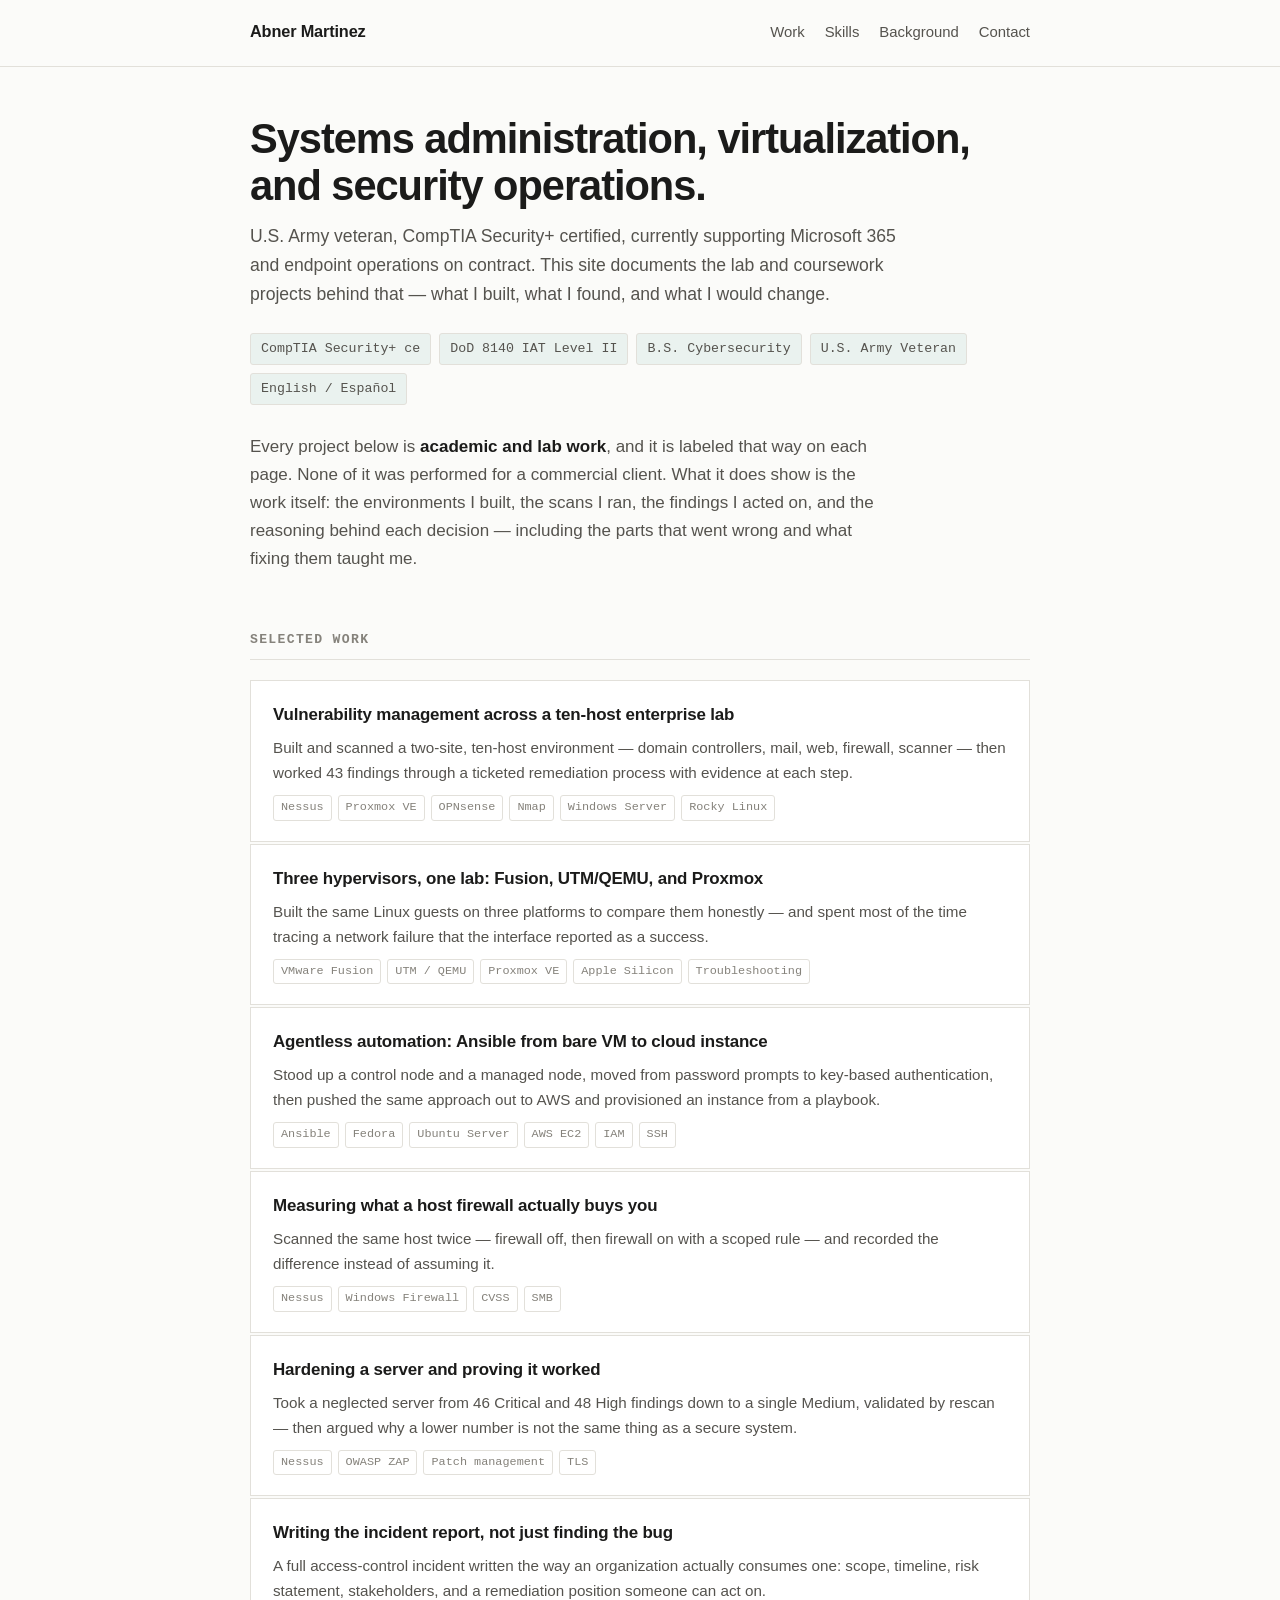
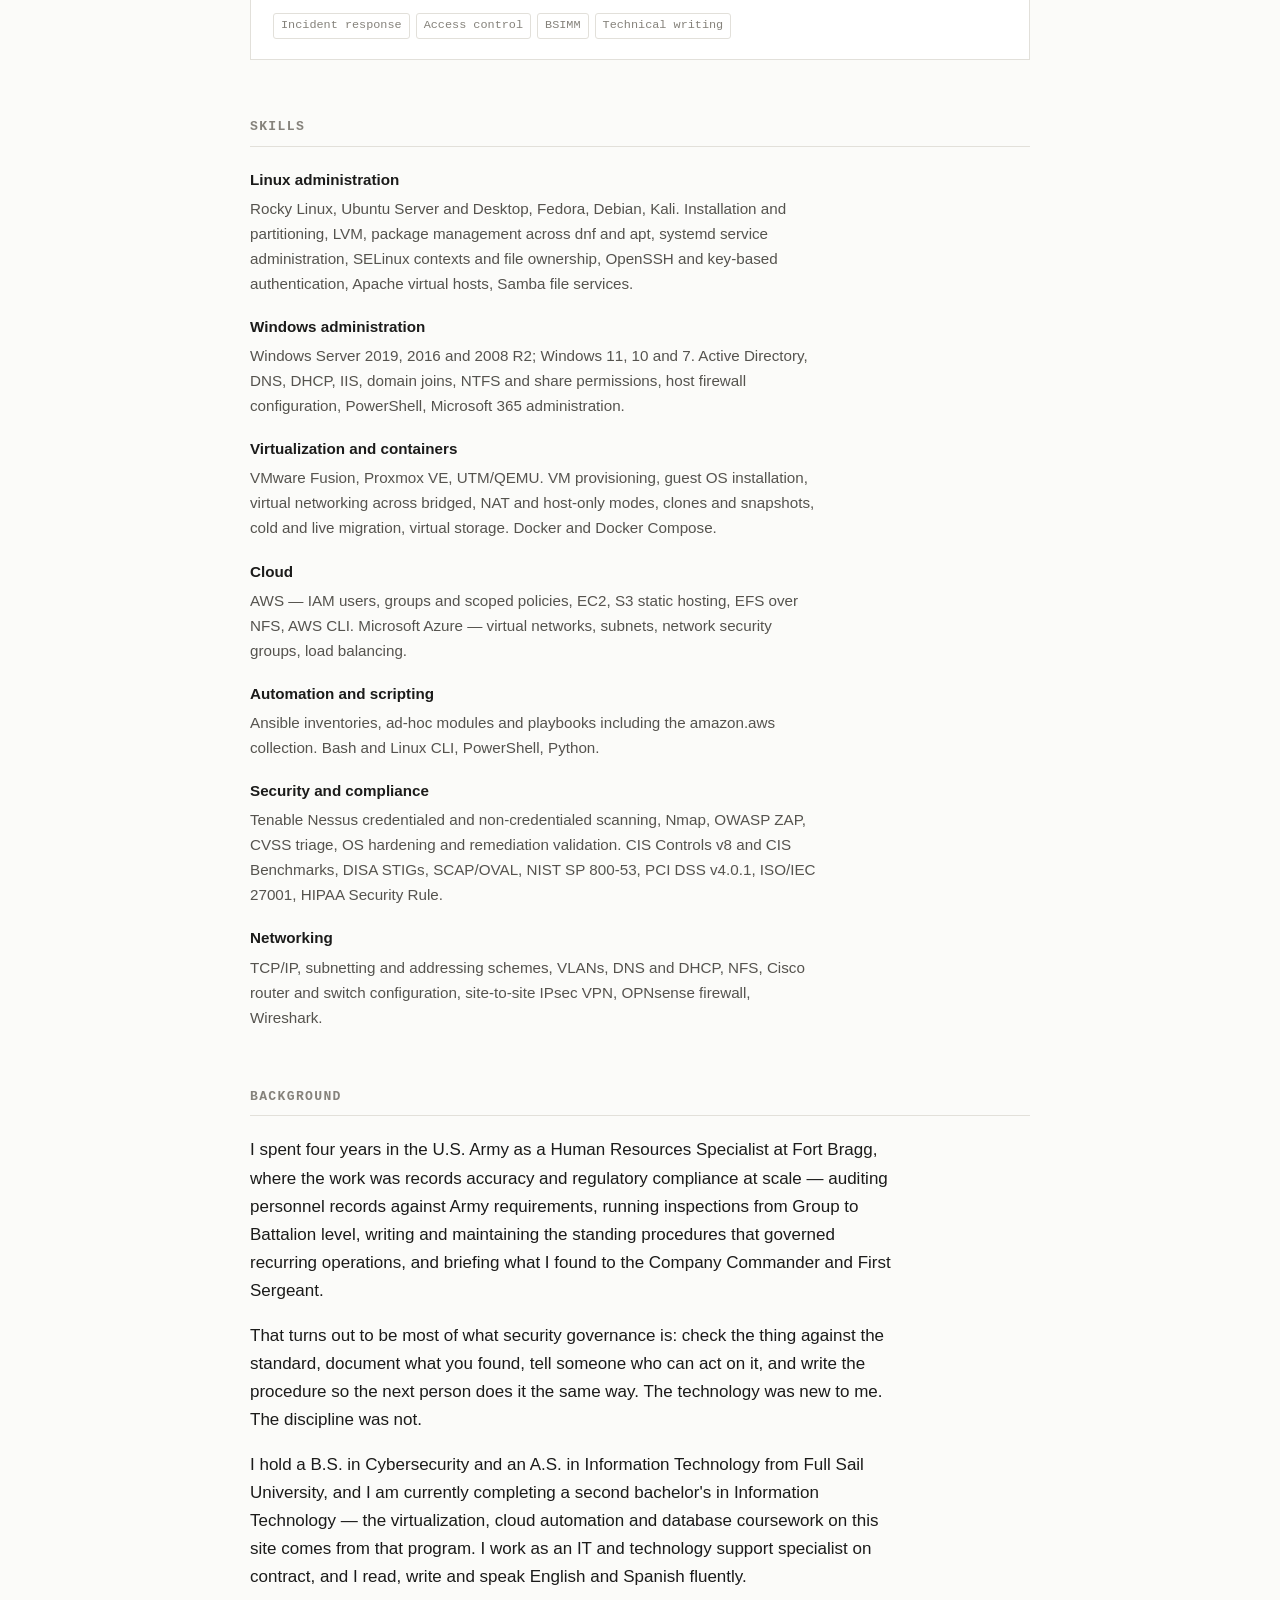
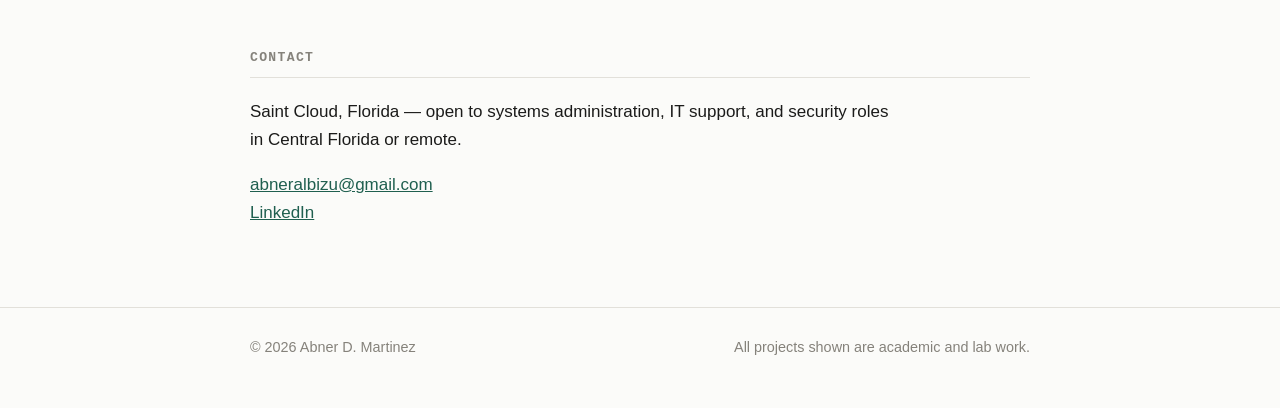
==== index.html @ c4e3018a "Portfolio site: six project writeups, home page, styles" ====
<!DOCTYPE html>
<html lang="en">
<head>
<meta charset="utf-8">
<meta name="viewport" content="width=device-width, initial-scale=1">
<title>Abner Martinez — Systems and Security Portfolio</title>
<meta name="description" content="Systems administration and security work by Abner Martinez: virtualization, Linux and Windows server administration, vulnerability management, and governance documentation.">
<link rel="stylesheet" href="style.css">
</head>
<body>

<header class="site-head">
  <div class="wrap">
    <a class="brand" href="index.html">Abner Martinez</a>
    <nav class="site-nav">
      <a href="#work">Work</a>
      <a href="#skills">Skills</a>
      <a href="#background">Background</a>
      <a href="#contact">Contact</a>
    </nav>
  </div>
</header>

<main class="wrap">

  <div class="hero">
    <h1>Systems administration, virtualization, and security operations.</h1>
    <p class="tagline">U.S. Army veteran, CompTIA Security+ certified, currently supporting Microsoft&nbsp;365 and endpoint operations on contract. This site documents the lab and coursework projects behind that — what I built, what I found, and what I would change.</p>
    <ul class="credentials">
      <li>CompTIA Security+ ce</li>
      <li>DoD 8140 IAT Level II</li>
      <li>B.S. Cybersecurity</li>
      <li>U.S. Army Veteran</li>
      <li>English / Español</li>
    </ul>
    <div class="intro">
      <p>Every project below is <strong>academic and lab work</strong>, and it is labeled that way on each page. None of it was performed for a commercial client. What it does show is the work itself: the environments I built, the scans I ran, the findings I acted on, and the reasoning behind each decision — including the parts that went wrong and what fixing them taught me.</p>
    </div>
  </div>

  <section id="work">
    <h2>Selected work</h2>
    <div class="cards">

      <a class="card" href="projects/vulnerability-management-program.html">
        <h3>Vulnerability management across a ten-host enterprise lab</h3>
        <p>Built and scanned a two-site, ten-host environment — domain controllers, mail, web, firewall, scanner — then worked 43 findings through a ticketed remediation process with evidence at each step.</p>
        <div class="tags"><span>Nessus</span><span>Proxmox VE</span><span>OPNsense</span><span>Nmap</span><span>Windows Server</span><span>Rocky Linux</span></div>
      </a>

      <a class="card" href="projects/hypervisor-lab.html">
        <h3>Three hypervisors, one lab: Fusion, UTM/QEMU, and Proxmox</h3>
        <p>Built the same Linux guests on three platforms to compare them honestly — and spent most of the time tracing a network failure that the interface reported as a success.</p>
        <div class="tags"><span>VMware Fusion</span><span>UTM / QEMU</span><span>Proxmox VE</span><span>Apple Silicon</span><span>Troubleshooting</span></div>
      </a>

      <a class="card" href="projects/ansible-aws-automation.html">
        <h3>Agentless automation: Ansible from bare VM to cloud instance</h3>
        <p>Stood up a control node and a managed node, moved from password prompts to key-based authentication, then pushed the same approach out to AWS and provisioned an instance from a playbook.</p>
        <div class="tags"><span>Ansible</span><span>Fedora</span><span>Ubuntu Server</span><span>AWS EC2</span><span>IAM</span><span>SSH</span></div>
      </a>

      <a class="card" href="projects/firewall-scan-validation.html">
        <h3>Measuring what a host firewall actually buys you</h3>
        <p>Scanned the same host twice — firewall off, then firewall on with a scoped rule — and recorded the difference instead of assuming it.</p>
        <div class="tags"><span>Nessus</span><span>Windows Firewall</span><span>CVSS</span><span>SMB</span></div>
      </a>

      <a class="card" href="projects/system-hardening.html">
        <h3>Hardening a server and proving it worked</h3>
        <p>Took a neglected server from 46 Critical and 48 High findings down to a single Medium, validated by rescan — then argued why a lower number is not the same thing as a secure system.</p>
        <div class="tags"><span>Nessus</span><span>OWASP ZAP</span><span>Patch management</span><span>TLS</span></div>
      </a>

      <a class="card" href="projects/incident-report.html">
        <h3>Writing the incident report, not just finding the bug</h3>
        <p>A full access-control incident written the way an organization actually consumes one: scope, timeline, risk statement, stakeholders, and a remediation position someone can act on.</p>
        <div class="tags"><span>Incident response</span><span>Access control</span><span>BSIMM</span><span>Technical writing</span></div>
      </a>

    </div>
  </section>

  <section id="skills">
    <h2>Skills</h2>
    <dl class="skills">
      <dt>Linux administration</dt>
      <dd>Rocky Linux, Ubuntu Server and Desktop, Fedora, Debian, Kali. Installation and partitioning, LVM, package management across dnf and apt, systemd service administration, SELinux contexts and file ownership, OpenSSH and key-based authentication, Apache virtual hosts, Samba file services.</dd>

      <dt>Windows administration</dt>
      <dd>Windows Server 2019, 2016 and 2008 R2; Windows 11, 10 and 7. Active Directory, DNS, DHCP, IIS, domain joins, NTFS and share permissions, host firewall configuration, PowerShell, Microsoft 365 administration.</dd>

      <dt>Virtualization and containers</dt>
      <dd>VMware Fusion, Proxmox VE, UTM/QEMU. VM provisioning, guest OS installation, virtual networking across bridged, NAT and host-only modes, clones and snapshots, cold and live migration, virtual storage. Docker and Docker Compose.</dd>

      <dt>Cloud</dt>
      <dd>AWS — IAM users, groups and scoped policies, EC2, S3 static hosting, EFS over NFS, AWS CLI. Microsoft Azure — virtual networks, subnets, network security groups, load balancing.</dd>

      <dt>Automation and scripting</dt>
      <dd>Ansible inventories, ad-hoc modules and playbooks including the amazon.aws collection. Bash and Linux CLI, PowerShell, Python.</dd>

      <dt>Security and compliance</dt>
      <dd>Tenable Nessus credentialed and non-credentialed scanning, Nmap, OWASP ZAP, CVSS triage, OS hardening and remediation validation. CIS Controls v8 and CIS Benchmarks, DISA STIGs, SCAP/OVAL, NIST SP 800-53, PCI DSS v4.0.1, ISO/IEC 27001, HIPAA Security Rule.</dd>

      <dt>Networking</dt>
      <dd>TCP/IP, subnetting and addressing schemes, VLANs, DNS and DHCP, NFS, Cisco router and switch configuration, site-to-site IPsec VPN, OPNsense firewall, Wireshark.</dd>
    </dl>
  </section>

  <section id="background">
    <h2>Background</h2>
    <p>I spent four years in the U.S. Army as a Human Resources Specialist at Fort Bragg, where the work was records accuracy and regulatory compliance at scale — auditing personnel records against Army requirements, running inspections from Group to Battalion level, writing and maintaining the standing procedures that governed recurring operations, and briefing what I found to the Company Commander and First Sergeant.</p>
    <p>That turns out to be most of what security governance is: check the thing against the standard, document what you found, tell someone who can act on it, and write the procedure so the next person does it the same way. The technology was new to me. The discipline was not.</p>
    <p>I hold a B.S. in Cybersecurity and an A.S. in Information Technology from Full Sail University, and I am currently completing a second bachelor's in Information Technology — the virtualization, cloud automation and database coursework on this site comes from that program. I work as an IT and technology support specialist on contract, and I read, write and speak English and Spanish fluently.</p>
  </section>

  <section id="contact">
    <h2>Contact</h2>
    <p>Saint Cloud, Florida &mdash; open to systems administration, IT support, and security roles in Central Florida or remote.</p>
    <p>
      <a href="mailto:abneralbizu@gmail.com">abneralbizu@gmail.com</a><br>
      <a href="https://www.linkedin.com/in/abner-martinez-albizu-15368433a">LinkedIn</a>
    </p>
  </section>

</main>

<footer class="site-foot">
  <div class="wrap">
    <span>&copy; 2026 Abner D. Martinez</span>
    <span>All projects shown are academic and lab work.</span>
  </div>
</footer>

</body>
</html>
---- style.css ----
:root {
  --bg: #fbfbf9;
  --surface: #ffffff;
  --ink: #1b1b1a;
  --ink-soft: #55534e;
  --ink-faint: #85827b;
  --rule: #e2e0da;
  --accent: #1f5f4f;
  --accent-soft: #eaf2ef;
  --mono: ui-monospace, SFMono-Regular, "SF Mono", Menlo, Consolas, monospace;
  --sans: -apple-system, BlinkMacSystemFont, "Segoe UI", Inter, Roboto, Helvetica, Arial, sans-serif;
  --measure: 68ch;
}

@media (prefers-color-scheme: dark) {
  :root {
    --bg: #14150f;
    --surface: #1c1d17;
    --ink: #eceadf;
    --ink-soft: #b4b1a4;
    --ink-faint: #85827b;
    --rule: #32332a;
    --accent: #7fc2ae;
    --accent-soft: #1f2a26;
  }
}

* { box-sizing: border-box; }

html { -webkit-text-size-adjust: 100%; }

body {
  margin: 0;
  background: var(--bg);
  color: var(--ink);
  font-family: var(--sans);
  font-size: 17px;
  line-height: 1.65;
  -webkit-font-smoothing: antialiased;
}

.wrap {
  max-width: 820px;
  margin: 0 auto;
  padding: 0 20px;
}

/* ---------- header ---------- */

.site-head {
  border-bottom: 1px solid var(--rule);
  padding-block: 18px;
  margin-bottom: 48px;
}

.site-head .wrap {
  display: flex;
  flex-wrap: wrap;
  gap: 8px 24px;
  align-items: baseline;
  justify-content: space-between;
}

.site-head a { color: inherit; }

.brand {
  font-weight: 650;
  letter-spacing: -0.01em;
  text-decoration: none;
  font-size: 1.02rem;
}

.site-nav {
  display: flex;
  flex-wrap: wrap;
  gap: 20px;
  font-size: 0.93rem;
}

.site-nav a {
  color: var(--ink-soft);
  text-decoration: none;
  border-bottom: 1px solid transparent;
  padding-bottom: 2px;
}

.site-nav a:hover { color: var(--ink); border-bottom-color: var(--accent); }

/* ---------- hero ---------- */

.hero h1 {
  font-size: clamp(1.9rem, 5vw, 2.6rem);
  line-height: 1.15;
  letter-spacing: -0.025em;
  margin: 0 0 12px;
}

.hero .tagline {
  font-size: 1.1rem;
  color: var(--ink-soft);
  margin: 0 0 24px;
  max-width: var(--measure);
}

.credentials {
  display: flex;
  flex-wrap: wrap;
  gap: 8px;
  margin: 0 0 28px;
  padding: 0;
  list-style: none;
}

.credentials li {
  font-size: 0.83rem;
  font-family: var(--mono);
  color: var(--ink-soft);
  background: var(--accent-soft);
  border: 1px solid var(--rule);
  border-radius: 3px;
  padding: 4px 10px;
}

.intro {
  max-width: var(--measure);
  color: var(--ink-soft);
}

.intro strong { color: var(--ink); font-weight: 600; }

/* ---------- sections ---------- */

section { margin-top: 56px; }

h2 {
  font-size: 0.82rem;
  font-family: var(--mono);
  text-transform: uppercase;
  letter-spacing: 0.1em;
  color: var(--ink-faint);
  font-weight: 600;
  margin: 0 0 20px;
  padding-bottom: 8px;
  border-bottom: 1px solid var(--rule);
}

h3 {
  font-size: 1.12rem;
  letter-spacing: -0.01em;
  margin: 32px 0 8px;
}

p { max-width: var(--measure); }

a { color: var(--accent); }

/* ---------- project cards ---------- */

.cards { display: grid; gap: 2px; }

.card {
  display: block;
  text-decoration: none;
  color: inherit;
  background: var(--surface);
  border: 1px solid var(--rule);
  padding: 20px 22px;
  transition: border-color 0.12s ease, transform 0.12s ease;
}

.card:hover { border-color: var(--accent); transform: translateX(2px); }

.card h3 { margin: 0 0 6px; font-size: 1.06rem; }

.card p { margin: 0 0 10px; color: var(--ink-soft); font-size: 0.95rem; max-width: none; }

.tags {
  display: flex;
  flex-wrap: wrap;
  gap: 6px;
  font-family: var(--mono);
  font-size: 0.74rem;
  color: var(--ink-faint);
}

.tags span {
  border: 1px solid var(--rule);
  border-radius: 3px;
  padding: 2px 7px;
}

/* ---------- skills ---------- */

.skills dt {
  font-weight: 600;
  font-size: 0.95rem;
  margin-top: 18px;
}

.skills dd {
  margin: 4px 0 0;
  color: var(--ink-soft);
  font-size: 0.95rem;
  max-width: var(--measure);
}

/* ---------- project page ---------- */

.eyebrow {
  font-family: var(--mono);
  font-size: 0.78rem;
  text-transform: uppercase;
  letter-spacing: 0.09em;
  color: var(--ink-faint);
  margin: 0 0 10px;
}

article h1 {
  font-size: clamp(1.6rem, 4vw, 2.1rem);
  line-height: 1.2;
  letter-spacing: -0.02em;
  margin: 0 0 14px;
}

.summary {
  font-size: 1.06rem;
  color: var(--ink-soft);
  border-left: 2px solid var(--accent);
  padding-left: 18px;
  margin: 0 0 8px;
}

.meta {
  display: flex;
  flex-wrap: wrap;
  gap: 6px;
  margin: 24px 0 0;
  padding: 0;
  list-style: none;
  font-family: var(--mono);
  font-size: 0.76rem;
  color: var(--ink-faint);
}

.meta li { border: 1px solid var(--rule); border-radius: 3px; padding: 3px 8px; }

article h2 {
  margin-top: 44px;
}

article ul, article ol { max-width: var(--measure); padding-left: 22px; }

article li { margin-bottom: 8px; }

.callout {
  background: var(--accent-soft);
  border: 1px solid var(--rule);
  border-left: 2px solid var(--accent);
  padding: 16px 20px;
  margin: 28px 0;
  max-width: var(--measure);
}

.callout p { margin: 0; }

.callout p + p { margin-top: 10px; }

code {
  font-family: var(--mono);
  font-size: 0.87em;
  background: var(--accent-soft);
  border: 1px solid var(--rule);
  border-radius: 3px;
  padding: 1px 5px;
}

.table-scroll { overflow-x: auto; margin: 24px 0; max-width: 100%; }

table { border-collapse: collapse; font-size: 0.92rem; min-width: 380px; }

th, td { text-align: left; padding: 9px 16px 9px 0; border-bottom: 1px solid var(--rule); }

th { font-weight: 600; color: var(--ink-faint); font-size: 0.8rem; text-transform: uppercase; letter-spacing: 0.06em; }

td.num { font-family: var(--mono); }

.note {
  font-size: 0.88rem;
  color: var(--ink-faint);
  border-top: 1px solid var(--rule);
  padding-top: 16px;
  margin-top: 48px;
  max-width: var(--measure);
}

/* ---------- footer ---------- */

.site-foot {
  margin-top: 80px;
  border-top: 1px solid var(--rule);
  padding-block: 28px 48px;
  font-size: 0.9rem;
  color: var(--ink-faint);
}

.site-foot a { color: var(--ink-soft); }

.site-foot .wrap { display: flex; flex-wrap: wrap; gap: 8px 24px; justify-content: space-between; }

/* ---------- small screens ---------- */

@media (max-width: 560px) {
  body { font-size: 16px; }
  .site-head { margin-bottom: 36px; }
  section { margin-top: 44px; }
  .card { padding: 18px; }
}
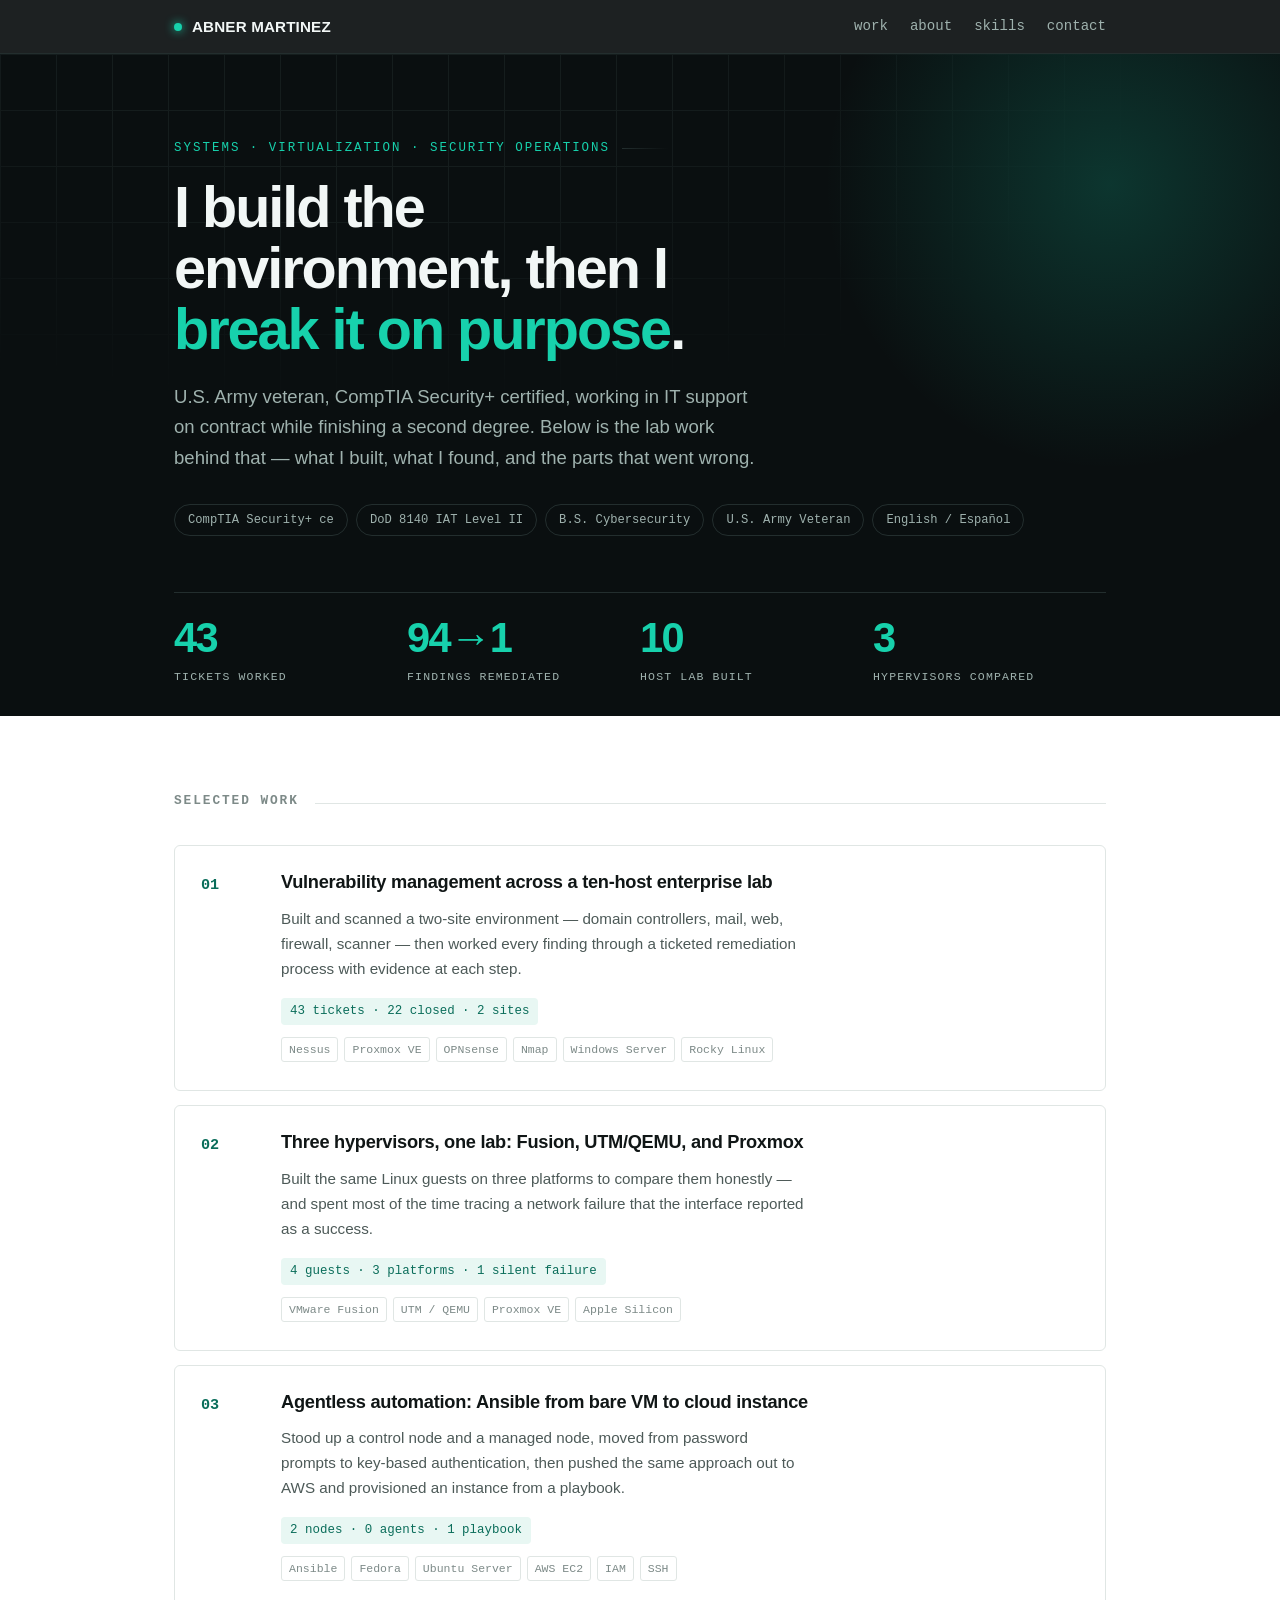
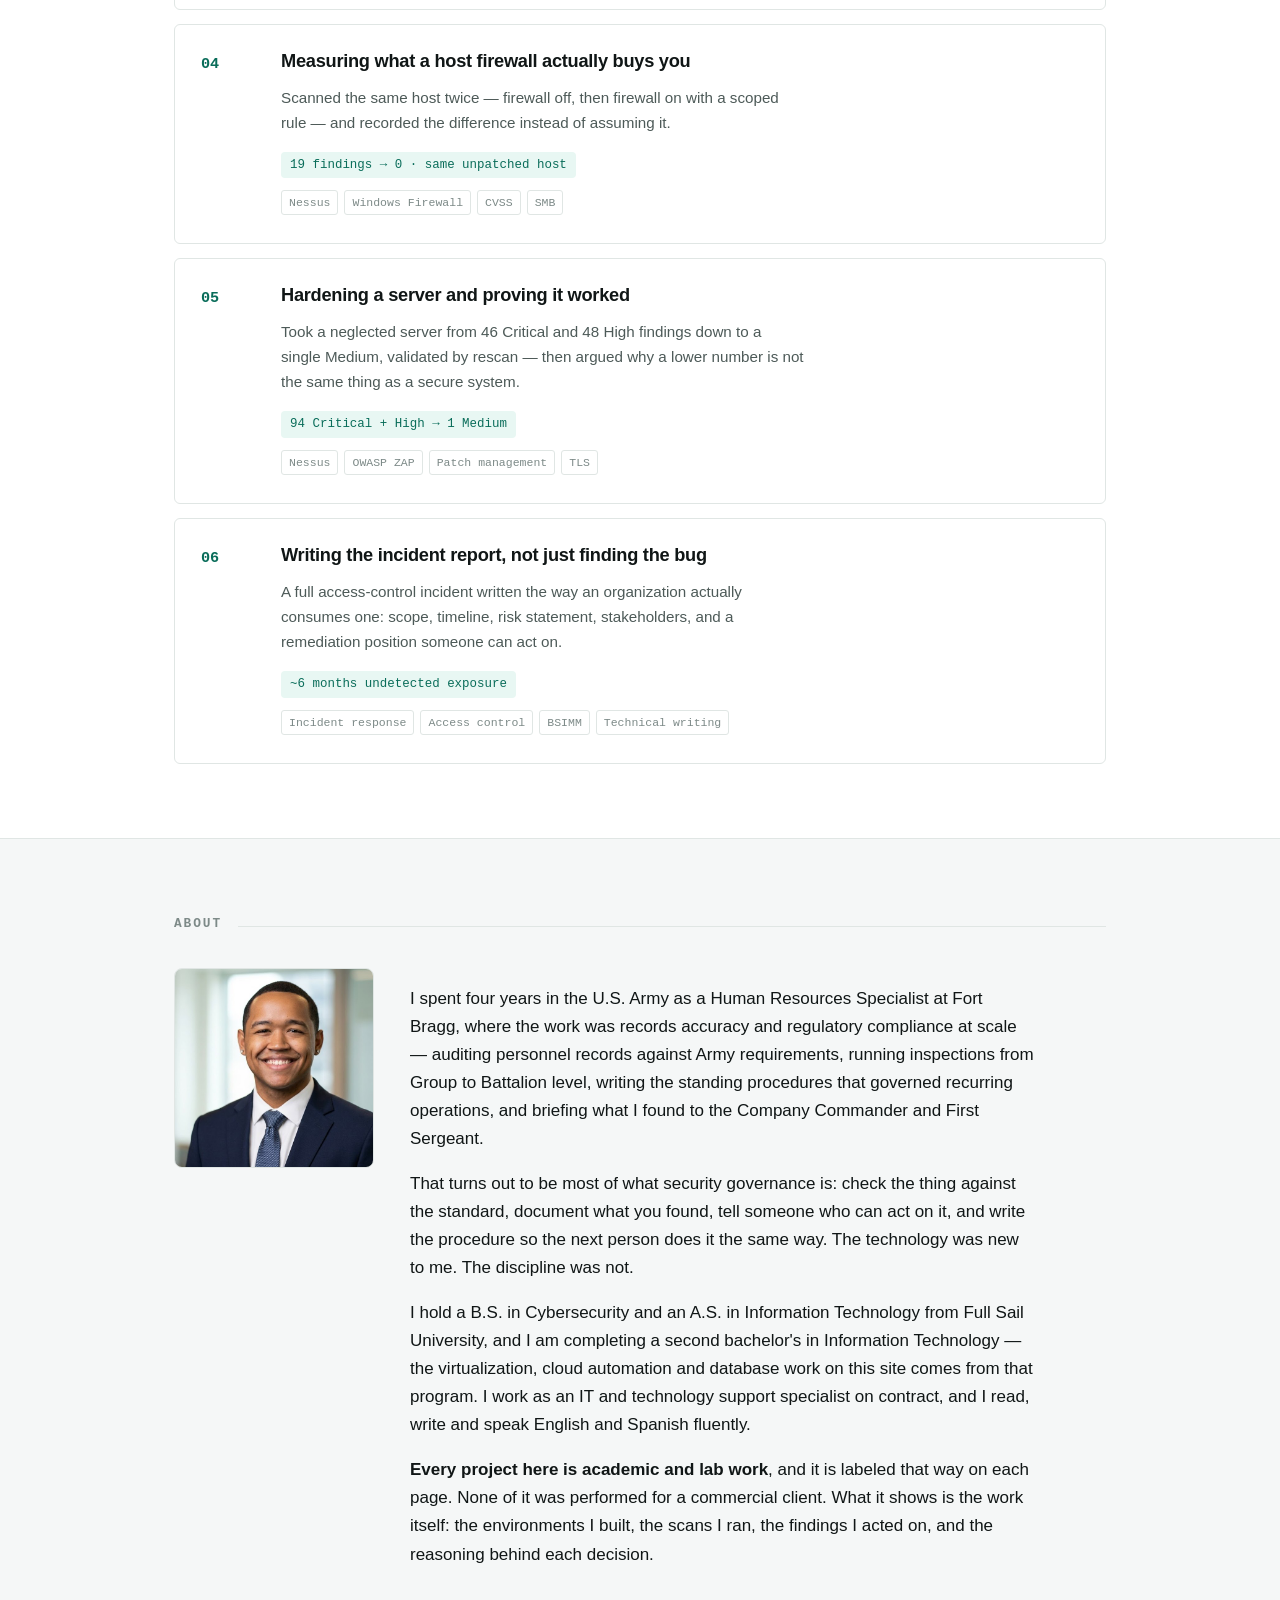
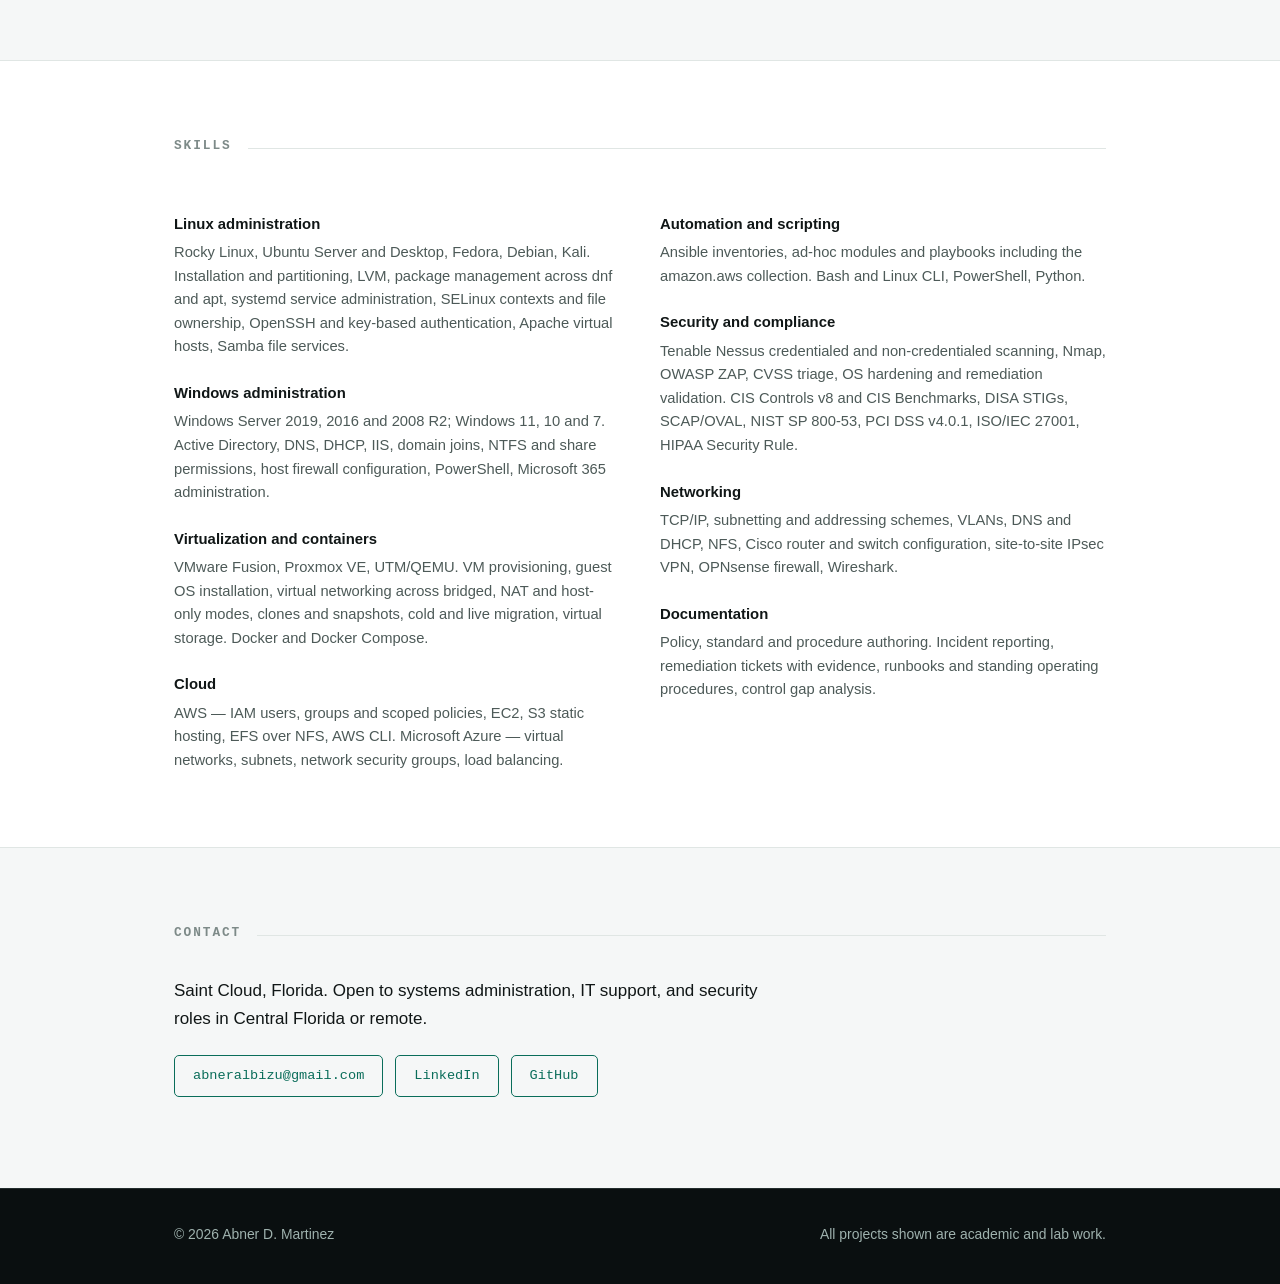
==== commit b8eda98f: "Restyle: dark hero, metrics, headshot" ====
--- a/index.html
+++ b/index.html
@@ -3,124 +3,176 @@
 <head>
 <meta charset="utf-8">
 <meta name="viewport" content="width=device-width, initial-scale=1">
-<title>Abner Martinez — Systems and Security Portfolio</title>
+<title>Abner Martinez — Systems, Virtualization and Security</title>
 <meta name="description" content="Systems administration and security work by Abner Martinez: virtualization, Linux and Windows server administration, vulnerability management, and governance documentation.">
 <link rel="stylesheet" href="style.css">
 </head>
 <body>
 
-<header class="site-head">
+<div class="topbar">
   <div class="wrap">
-    <a class="brand" href="index.html">Abner Martinez</a>
-    <nav class="site-nav">
-      <a href="#work">Work</a>
-      <a href="#skills">Skills</a>
-      <a href="#background">Background</a>
-      <a href="#contact">Contact</a>
+    <a class="brand" href="index.html"><span class="dot"></span>ABNER MARTINEZ</a>
+    <nav>
+      <a href="#work">work</a>
+      <a href="#about">about</a>
+      <a href="#skills">skills</a>
+      <a href="#contact">contact</a>
     </nav>
   </div>
-</header>
+</div>
 
-<main class="wrap">
-
-  <div class="hero">
-    <h1>Systems administration, virtualization, and security operations.</h1>
-    <p class="tagline">U.S. Army veteran, CompTIA Security+ certified, currently supporting Microsoft&nbsp;365 and endpoint operations on contract. This site documents the lab and coursework projects behind that — what I built, what I found, and what I would change.</p>
-    <ul class="credentials">
+<header class="hero">
+  <div class="wrap">
+    <p class="kicker">Systems &middot; Virtualization &middot; Security Operations</p>
+    <h1>I build the environment, then I <em>break it on purpose</em>.</h1>
+    <p class="lede">U.S. Army veteran, CompTIA Security+ certified, working in IT support on contract while finishing a second degree. Below is the lab work behind that &mdash; what I built, what I found, and the parts that went wrong.</p>
+    <ul class="creds">
       <li>CompTIA Security+ ce</li>
       <li>DoD 8140 IAT Level II</li>
       <li>B.S. Cybersecurity</li>
       <li>U.S. Army Veteran</li>
       <li>English / Español</li>
     </ul>
-    <div class="intro">
-      <p>Every project below is <strong>academic and lab work</strong>, and it is labeled that way on each page. None of it was performed for a commercial client. What it does show is the work itself: the environments I built, the scans I ran, the findings I acted on, and the reasoning behind each decision — including the parts that went wrong and what fixing them taught me.</p>
+
+    <div class="metrics">
+      <div><span class="n">43</span><span class="l">tickets worked</span></div>
+      <div><span class="n">94&rarr;1</span><span class="l">findings remediated</span></div>
+      <div><span class="n">10</span><span class="l">host lab built</span></div>
+      <div><span class="n">3</span><span class="l">hypervisors compared</span></div>
     </div>
   </div>
+</header>
+
+<main>
 
   <section id="work">
-    <h2>Selected work</h2>
-    <div class="cards">
+    <div class="wrap">
+      <div class="sec-head"><h2>Selected work</h2></div>
+      <div class="cards">
 
-      <a class="card" href="projects/vulnerability-management-program.html">
-        <h3>Vulnerability management across a ten-host enterprise lab</h3>
-        <p>Built and scanned a two-site, ten-host environment — domain controllers, mail, web, firewall, scanner — then worked 43 findings through a ticketed remediation process with evidence at each step.</p>
-        <div class="tags"><span>Nessus</span><span>Proxmox VE</span><span>OPNsense</span><span>Nmap</span><span>Windows Server</span><span>Rocky Linux</span></div>
-      </a>
+        <a class="card" href="projects/vulnerability-management-program.html">
+          <span class="idx">01</span>
+          <h3>Vulnerability management across a ten-host enterprise lab</h3>
+          <div>
+            <p>Built and scanned a two-site environment &mdash; domain controllers, mail, web, firewall, scanner &mdash; then worked every finding through a ticketed remediation process with evidence at each step.</p>
+            <span class="stat">43 tickets &middot; 22 closed &middot; 2 sites</span>
+            <div class="tags"><span>Nessus</span><span>Proxmox VE</span><span>OPNsense</span><span>Nmap</span><span>Windows Server</span><span>Rocky Linux</span></div>
+          </div>
+        </a>
 
-      <a class="card" href="projects/hypervisor-lab.html">
-        <h3>Three hypervisors, one lab: Fusion, UTM/QEMU, and Proxmox</h3>
-        <p>Built the same Linux guests on three platforms to compare them honestly — and spent most of the time tracing a network failure that the interface reported as a success.</p>
-        <div class="tags"><span>VMware Fusion</span><span>UTM / QEMU</span><span>Proxmox VE</span><span>Apple Silicon</span><span>Troubleshooting</span></div>
-      </a>
+        <a class="card" href="projects/hypervisor-lab.html">
+          <span class="idx">02</span>
+          <h3>Three hypervisors, one lab: Fusion, UTM/QEMU, and Proxmox</h3>
+          <div>
+            <p>Built the same Linux guests on three platforms to compare them honestly &mdash; and spent most of the time tracing a network failure that the interface reported as a success.</p>
+            <span class="stat">4 guests &middot; 3 platforms &middot; 1 silent failure</span>
+            <div class="tags"><span>VMware Fusion</span><span>UTM / QEMU</span><span>Proxmox VE</span><span>Apple Silicon</span></div>
+          </div>
+        </a>
 
-      <a class="card" href="projects/ansible-aws-automation.html">
-        <h3>Agentless automation: Ansible from bare VM to cloud instance</h3>
-        <p>Stood up a control node and a managed node, moved from password prompts to key-based authentication, then pushed the same approach out to AWS and provisioned an instance from a playbook.</p>
-        <div class="tags"><span>Ansible</span><span>Fedora</span><span>Ubuntu Server</span><span>AWS EC2</span><span>IAM</span><span>SSH</span></div>
-      </a>
+        <a class="card" href="projects/ansible-aws-automation.html">
+          <span class="idx">03</span>
+          <h3>Agentless automation: Ansible from bare VM to cloud instance</h3>
+          <div>
+            <p>Stood up a control node and a managed node, moved from password prompts to key-based authentication, then pushed the same approach out to AWS and provisioned an instance from a playbook.</p>
+            <span class="stat">2 nodes &middot; 0 agents &middot; 1 playbook</span>
+            <div class="tags"><span>Ansible</span><span>Fedora</span><span>Ubuntu Server</span><span>AWS EC2</span><span>IAM</span><span>SSH</span></div>
+          </div>
+        </a>
 
-      <a class="card" href="projects/firewall-scan-validation.html">
-        <h3>Measuring what a host firewall actually buys you</h3>
-        <p>Scanned the same host twice — firewall off, then firewall on with a scoped rule — and recorded the difference instead of assuming it.</p>
-        <div class="tags"><span>Nessus</span><span>Windows Firewall</span><span>CVSS</span><span>SMB</span></div>
-      </a>
+        <a class="card" href="projects/firewall-scan-validation.html">
+          <span class="idx">04</span>
+          <h3>Measuring what a host firewall actually buys you</h3>
+          <div>
+            <p>Scanned the same host twice &mdash; firewall off, then firewall on with a scoped rule &mdash; and recorded the difference instead of assuming it.</p>
+            <span class="stat">19 findings &rarr; 0 &middot; same unpatched host</span>
+            <div class="tags"><span>Nessus</span><span>Windows Firewall</span><span>CVSS</span><span>SMB</span></div>
+          </div>
+        </a>
 
-      <a class="card" href="projects/system-hardening.html">
-        <h3>Hardening a server and proving it worked</h3>
-        <p>Took a neglected server from 46 Critical and 48 High findings down to a single Medium, validated by rescan — then argued why a lower number is not the same thing as a secure system.</p>
-        <div class="tags"><span>Nessus</span><span>OWASP ZAP</span><span>Patch management</span><span>TLS</span></div>
-      </a>
+        <a class="card" href="projects/system-hardening.html">
+          <span class="idx">05</span>
+          <h3>Hardening a server and proving it worked</h3>
+          <div>
+            <p>Took a neglected server from 46 Critical and 48 High findings down to a single Medium, validated by rescan &mdash; then argued why a lower number is not the same thing as a secure system.</p>
+            <span class="stat">94 Critical + High &rarr; 1 Medium</span>
+            <div class="tags"><span>Nessus</span><span>OWASP ZAP</span><span>Patch management</span><span>TLS</span></div>
+          </div>
+        </a>
 
-      <a class="card" href="projects/incident-report.html">
-        <h3>Writing the incident report, not just finding the bug</h3>
-        <p>A full access-control incident written the way an organization actually consumes one: scope, timeline, risk statement, stakeholders, and a remediation position someone can act on.</p>
-        <div class="tags"><span>Incident response</span><span>Access control</span><span>BSIMM</span><span>Technical writing</span></div>
-      </a>
+        <a class="card" href="projects/incident-report.html">
+          <span class="idx">06</span>
+          <h3>Writing the incident report, not just finding the bug</h3>
+          <div>
+            <p>A full access-control incident written the way an organization actually consumes one: scope, timeline, risk statement, stakeholders, and a remediation position someone can act on.</p>
+            <span class="stat">~6 months undetected exposure</span>
+            <div class="tags"><span>Incident response</span><span>Access control</span><span>BSIMM</span><span>Technical writing</span></div>
+          </div>
+        </a>
 
+      </div>
+    </div>
+  </section>
+
+  <section id="about" class="alt">
+    <div class="wrap">
+      <div class="sec-head"><h2>About</h2></div>
+      <div class="about-grid">
+        <img src="img/abner.jpg" alt="Abner Martinez" width="200" height="200">
+        <div>
+          <p>I spent four years in the U.S. Army as a Human Resources Specialist at Fort Bragg, where the work was records accuracy and regulatory compliance at scale &mdash; auditing personnel records against Army requirements, running inspections from Group to Battalion level, writing the standing procedures that governed recurring operations, and briefing what I found to the Company Commander and First Sergeant.</p>
+          <p>That turns out to be most of what security governance is: check the thing against the standard, document what you found, tell someone who can act on it, and write the procedure so the next person does it the same way. The technology was new to me. The discipline was not.</p>
+          <p>I hold a B.S. in Cybersecurity and an A.S. in Information Technology from Full Sail University, and I am completing a second bachelor's in Information Technology &mdash; the virtualization, cloud automation and database work on this site comes from that program. I work as an IT and technology support specialist on contract, and I read, write and speak English and Spanish fluently.</p>
+          <p><strong>Every project here is academic and lab work</strong>, and it is labeled that way on each page. None of it was performed for a commercial client. What it shows is the work itself: the environments I built, the scans I ran, the findings I acted on, and the reasoning behind each decision.</p>
+        </div>
+      </div>
     </div>
   </section>
 
   <section id="skills">
-    <h2>Skills</h2>
-    <dl class="skills">
-      <dt>Linux administration</dt>
-      <dd>Rocky Linux, Ubuntu Server and Desktop, Fedora, Debian, Kali. Installation and partitioning, LVM, package management across dnf and apt, systemd service administration, SELinux contexts and file ownership, OpenSSH and key-based authentication, Apache virtual hosts, Samba file services.</dd>
+    <div class="wrap">
+      <div class="sec-head"><h2>Skills</h2></div>
+      <dl class="skills">
+        <div>
+          <dt>Linux administration</dt>
+          <dd>Rocky Linux, Ubuntu Server and Desktop, Fedora, Debian, Kali. Installation and partitioning, LVM, package management across dnf and apt, systemd service administration, SELinux contexts and file ownership, OpenSSH and key-based authentication, Apache virtual hosts, Samba file services.</dd>
 
-      <dt>Windows administration</dt>
-      <dd>Windows Server 2019, 2016 and 2008 R2; Windows 11, 10 and 7. Active Directory, DNS, DHCP, IIS, domain joins, NTFS and share permissions, host firewall configuration, PowerShell, Microsoft 365 administration.</dd>
+          <dt>Windows administration</dt>
+          <dd>Windows Server 2019, 2016 and 2008 R2; Windows 11, 10 and 7. Active Directory, DNS, DHCP, IIS, domain joins, NTFS and share permissions, host firewall configuration, PowerShell, Microsoft 365 administration.</dd>
 
-      <dt>Virtualization and containers</dt>
-      <dd>VMware Fusion, Proxmox VE, UTM/QEMU. VM provisioning, guest OS installation, virtual networking across bridged, NAT and host-only modes, clones and snapshots, cold and live migration, virtual storage. Docker and Docker Compose.</dd>
+          <dt>Virtualization and containers</dt>
+          <dd>VMware Fusion, Proxmox VE, UTM/QEMU. VM provisioning, guest OS installation, virtual networking across bridged, NAT and host-only modes, clones and snapshots, cold and live migration, virtual storage. Docker and Docker Compose.</dd>
 
-      <dt>Cloud</dt>
-      <dd>AWS — IAM users, groups and scoped policies, EC2, S3 static hosting, EFS over NFS, AWS CLI. Microsoft Azure — virtual networks, subnets, network security groups, load balancing.</dd>
+          <dt>Cloud</dt>
+          <dd>AWS &mdash; IAM users, groups and scoped policies, EC2, S3 static hosting, EFS over NFS, AWS CLI. Microsoft Azure &mdash; virtual networks, subnets, network security groups, load balancing.</dd>
+        </div>
+        <div>
+          <dt>Automation and scripting</dt>
+          <dd>Ansible inventories, ad-hoc modules and playbooks including the amazon.aws collection. Bash and Linux CLI, PowerShell, Python.</dd>
 
-      <dt>Automation and scripting</dt>
-      <dd>Ansible inventories, ad-hoc modules and playbooks including the amazon.aws collection. Bash and Linux CLI, PowerShell, Python.</dd>
+          <dt>Security and compliance</dt>
+          <dd>Tenable Nessus credentialed and non-credentialed scanning, Nmap, OWASP ZAP, CVSS triage, OS hardening and remediation validation. CIS Controls v8 and CIS Benchmarks, DISA STIGs, SCAP/OVAL, NIST SP 800-53, PCI DSS v4.0.1, ISO/IEC 27001, HIPAA Security Rule.</dd>
 
-      <dt>Security and compliance</dt>
-      <dd>Tenable Nessus credentialed and non-credentialed scanning, Nmap, OWASP ZAP, CVSS triage, OS hardening and remediation validation. CIS Controls v8 and CIS Benchmarks, DISA STIGs, SCAP/OVAL, NIST SP 800-53, PCI DSS v4.0.1, ISO/IEC 27001, HIPAA Security Rule.</dd>
+          <dt>Networking</dt>
+          <dd>TCP/IP, subnetting and addressing schemes, VLANs, DNS and DHCP, NFS, Cisco router and switch configuration, site-to-site IPsec VPN, OPNsense firewall, Wireshark.</dd>
 
-      <dt>Networking</dt>
-      <dd>TCP/IP, subnetting and addressing schemes, VLANs, DNS and DHCP, NFS, Cisco router and switch configuration, site-to-site IPsec VPN, OPNsense firewall, Wireshark.</dd>
-    </dl>
+          <dt>Documentation</dt>
+          <dd>Policy, standard and procedure authoring. Incident reporting, remediation tickets with evidence, runbooks and standing operating procedures, control gap analysis.</dd>
+        </div>
+      </dl>
+    </div>
   </section>
 
-  <section id="background">
-    <h2>Background</h2>
-    <p>I spent four years in the U.S. Army as a Human Resources Specialist at Fort Bragg, where the work was records accuracy and regulatory compliance at scale — auditing personnel records against Army requirements, running inspections from Group to Battalion level, writing and maintaining the standing procedures that governed recurring operations, and briefing what I found to the Company Commander and First Sergeant.</p>
-    <p>That turns out to be most of what security governance is: check the thing against the standard, document what you found, tell someone who can act on it, and write the procedure so the next person does it the same way. The technology was new to me. The discipline was not.</p>
-    <p>I hold a B.S. in Cybersecurity and an A.S. in Information Technology from Full Sail University, and I am currently completing a second bachelor's in Information Technology — the virtualization, cloud automation and database coursework on this site comes from that program. I work as an IT and technology support specialist on contract, and I read, write and speak English and Spanish fluently.</p>
-  </section>
-
-  <section id="contact">
-    <h2>Contact</h2>
-    <p>Saint Cloud, Florida &mdash; open to systems administration, IT support, and security roles in Central Florida or remote.</p>
-    <p>
-      <a href="mailto:abneralbizu@gmail.com">abneralbizu@gmail.com</a><br>
-      <a href="https://www.linkedin.com/in/abner-martinez-albizu-15368433a">LinkedIn</a>
-    </p>
+  <section id="contact" class="alt">
+    <div class="wrap">
+      <div class="sec-head"><h2>Contact</h2></div>
+      <p>Saint Cloud, Florida. Open to systems administration, IT support, and security roles in Central Florida or remote.</p>
+      <ul class="contact-links">
+        <li><a href="mailto:abneralbizu@gmail.com">abneralbizu@gmail.com</a></li>
+        <li><a href="https://www.linkedin.com/in/abner-martinez-albizu-15368433a">LinkedIn</a></li>
+        <li><a href="https://github.com/abneralbizu">GitHub</a></li>
+      </ul>
+    </div>
   </section>
 
 </main>
--- a/style.css
+++ b/style.css
@@ -1,33 +1,43 @@
 :root {
-  --bg: #fbfbf9;
+  --bg: #ffffff;
   --surface: #ffffff;
-  --ink: #1b1b1a;
-  --ink-soft: #55534e;
-  --ink-faint: #85827b;
-  --rule: #e2e0da;
-  --accent: #1f5f4f;
-  --accent-soft: #eaf2ef;
+  --surface-alt: #f5f7f7;
+  --ink: #101616;
+  --ink-soft: #4d5a58;
+  --ink-faint: #7d8a88;
+  --rule: #e0e6e4;
+
+  --dark: #0a0f10;
+  --dark-2: #111819;
+  --dark-ink: #f2f7f6;
+  --dark-soft: #9fb2ae;
+  --dark-rule: #232e2e;
+
+  --accent: #17d1ac;        /* on dark */
+  --accent-ink: #0a6d5a;    /* on light */
+  --accent-wash: #e8f7f3;
+
   --mono: ui-monospace, SFMono-Regular, "SF Mono", Menlo, Consolas, monospace;
   --sans: -apple-system, BlinkMacSystemFont, "Segoe UI", Inter, Roboto, Helvetica, Arial, sans-serif;
-  --measure: 68ch;
+  --measure: 66ch;
 }
 
 @media (prefers-color-scheme: dark) {
   :root {
-    --bg: #14150f;
-    --surface: #1c1d17;
-    --ink: #eceadf;
-    --ink-soft: #b4b1a4;
-    --ink-faint: #85827b;
-    --rule: #32332a;
-    --accent: #7fc2ae;
-    --accent-soft: #1f2a26;
+    --bg: #0d1213;
+    --surface: #121a1a;
+    --surface-alt: #0f1617;
+    --ink: #eef4f3;
+    --ink-soft: #a9b8b5;
+    --ink-faint: #7d8a88;
+    --rule: #223030;
+    --accent-ink: #17d1ac;
+    --accent-wash: #12211f;
   }
 }
 
 * { box-sizing: border-box; }
-
-html { -webkit-text-size-adjust: 100%; }
+html { -webkit-text-size-adjust: 100%; scroll-behavior: smooth; }
 
 body {
   margin: 0;
@@ -39,279 +49,374 @@
   -webkit-font-smoothing: antialiased;
 }
 
-.wrap {
-  max-width: 820px;
-  margin: 0 auto;
-  padding: 0 20px;
-}
-
-/* ---------- header ---------- */
-
-.site-head {
-  border-bottom: 1px solid var(--rule);
-  padding-block: 18px;
-  margin-bottom: 48px;
-}
-
-.site-head .wrap {
-  display: flex;
-  flex-wrap: wrap;
-  gap: 8px 24px;
-  align-items: baseline;
-  justify-content: space-between;
-}
-
-.site-head a { color: inherit; }
-
-.brand {
+.wrap { max-width: 980px; margin: 0 auto; padding: 0 24px; }
+.narrow { max-width: 780px; }
+
+img { max-width: 100%; display: block; }
+
+/* ============ top bar ============ */
+
+.topbar {
+  position: sticky; top: 0; z-index: 20;
+  background: rgba(10, 15, 16, 0.92);
+  backdrop-filter: saturate(140%) blur(8px);
+  border-bottom: 1px solid var(--dark-rule);
+}
+
+.topbar .wrap {
+  display: flex; flex-wrap: wrap; gap: 8px 28px;
+  align-items: center; justify-content: space-between;
+  padding-block: 14px;
+}
+
+.topbar a { color: var(--dark-soft); text-decoration: none; }
+
+.topbar .brand {
+  color: var(--dark-ink);
   font-weight: 650;
-  letter-spacing: -0.01em;
-  text-decoration: none;
-  font-size: 1.02rem;
-}
-
-.site-nav {
-  display: flex;
-  flex-wrap: wrap;
-  gap: 20px;
-  font-size: 0.93rem;
-}
-
-.site-nav a {
-  color: var(--ink-soft);
-  text-decoration: none;
-  border-bottom: 1px solid transparent;
-  padding-bottom: 2px;
-}
-
-.site-nav a:hover { color: var(--ink); border-bottom-color: var(--accent); }
-
-/* ---------- hero ---------- */
+  letter-spacing: 0.01em;
+  font-size: 0.95rem;
+  display: flex; align-items: center; gap: 10px;
+}
+
+.brand .dot {
+  width: 8px; height: 8px; border-radius: 50%;
+  background: var(--accent);
+  box-shadow: 0 0 10px var(--accent);
+  flex: none;
+}
+
+.topbar nav { display: flex; flex-wrap: wrap; gap: 22px; font-size: 0.88rem; font-family: var(--mono); }
+.topbar nav a:hover { color: var(--accent); }
+
+/* ============ hero ============ */
+
+.hero {
+  position: relative;
+  background: var(--dark);
+  color: var(--dark-ink);
+  overflow: hidden;
+  padding-block: 84px 0;
+}
+
+.hero::before {
+  content: "";
+  position: absolute; inset: 0;
+  background-image:
+    linear-gradient(var(--dark-rule) 1px, transparent 1px),
+    linear-gradient(90deg, var(--dark-rule) 1px, transparent 1px);
+  background-size: 56px 56px;
+  opacity: 0.45;
+  mask-image: radial-gradient(ellipse 80% 70% at 30% 0%, #000 30%, transparent 78%);
+  -webkit-mask-image: radial-gradient(ellipse 80% 70% at 30% 0%, #000 30%, transparent 78%);
+}
+
+.hero::after {
+  content: "";
+  position: absolute;
+  top: -180px; right: -140px;
+  width: 620px; height: 620px;
+  background: radial-gradient(circle, rgba(23,209,172,0.20) 0%, rgba(23,209,172,0) 65%);
+  pointer-events: none;
+}
+
+.hero .wrap { position: relative; z-index: 1; }
+
+.kicker {
+  font-family: var(--mono);
+  font-size: 0.78rem;
+  letter-spacing: 0.16em;
+  text-transform: uppercase;
+  color: var(--accent);
+  margin: 0 0 18px;
+  display: flex; align-items: center; gap: 12px;
+}
+
+.kicker::after {
+  content: ""; height: 1px; flex: 1;
+  background: linear-gradient(90deg, var(--dark-rule), transparent);
+}
 
 .hero h1 {
-  font-size: clamp(1.9rem, 5vw, 2.6rem);
-  line-height: 1.15;
-  letter-spacing: -0.025em;
-  margin: 0 0 12px;
-}
-
-.hero .tagline {
-  font-size: 1.1rem;
-  color: var(--ink-soft);
-  margin: 0 0 24px;
-  max-width: var(--measure);
-}
-
-.credentials {
-  display: flex;
-  flex-wrap: wrap;
-  gap: 8px;
-  margin: 0 0 28px;
-  padding: 0;
-  list-style: none;
-}
-
-.credentials li {
-  font-size: 0.83rem;
+  font-size: clamp(2.1rem, 6.2vw, 3.6rem);
+  line-height: 1.06;
+  letter-spacing: -0.035em;
+  font-weight: 680;
+  margin: 0 0 22px;
+  max-width: 17ch;
+}
+
+.hero h1 em { font-style: normal; color: var(--accent); }
+
+.hero .lede {
+  font-size: clamp(1.02rem, 2.2vw, 1.16rem);
+  color: var(--dark-soft);
+  max-width: 58ch;
+  margin: 0 0 30px;
+}
+
+.creds { display: flex; flex-wrap: wrap; gap: 8px; margin: 0 0 56px; padding: 0; list-style: none; }
+
+.creds li {
+  font-family: var(--mono); font-size: 0.76rem;
+  color: var(--dark-soft);
+  border: 1px solid var(--dark-rule);
+  border-radius: 999px;
+  padding: 5px 13px;
+}
+
+/* metric band */
+
+.metrics {
+  display: grid;
+  grid-template-columns: repeat(auto-fit, minmax(150px, 1fr));
+  border-top: 1px solid var(--dark-rule);
+  margin: 0;
+}
+
+.metrics div { padding: 24px 24px 30px 0; }
+
+.metrics .n {
+  display: block;
+  font-size: clamp(1.9rem, 4.4vw, 2.6rem);
+  line-height: 1;
+  font-weight: 640;
+  letter-spacing: -0.04em;
+  color: var(--accent);
+  font-variant-numeric: tabular-nums;
+}
+
+.metrics .l {
+  display: block;
   font-family: var(--mono);
-  color: var(--ink-soft);
-  background: var(--accent-soft);
-  border: 1px solid var(--rule);
-  border-radius: 3px;
-  padding: 4px 10px;
-}
-
-.intro {
-  max-width: var(--measure);
-  color: var(--ink-soft);
-}
-
-.intro strong { color: var(--ink); font-weight: 600; }
-
-/* ---------- sections ---------- */
-
-section { margin-top: 56px; }
-
-h2 {
-  font-size: 0.82rem;
-  font-family: var(--mono);
+  font-size: 0.72rem;
   text-transform: uppercase;
   letter-spacing: 0.1em;
-  color: var(--ink-faint);
-  font-weight: 600;
-  margin: 0 0 20px;
-  padding-bottom: 8px;
-  border-bottom: 1px solid var(--rule);
-}
-
-h3 {
-  font-size: 1.12rem;
-  letter-spacing: -0.01em;
-  margin: 32px 0 8px;
-}
-
+  color: var(--dark-soft);
+  margin-top: 9px;
+}
+
+/* ============ sections ============ */
+
+section { padding-block: 74px; }
+section + section { border-top: 1px solid var(--rule); }
+.alt { background: var(--surface-alt); }
+
+.sec-head {
+  display: flex; align-items: baseline; gap: 16px;
+  margin: 0 0 34px;
+}
+
+.sec-head h2 {
+  font-size: 0.8rem; font-family: var(--mono);
+  text-transform: uppercase; letter-spacing: 0.15em;
+  color: var(--ink-faint); font-weight: 600; margin: 0;
+}
+
+.sec-head::after { content: ""; height: 1px; flex: 1; background: var(--rule); }
+
+h3 { font-size: 1.1rem; letter-spacing: -0.012em; margin: 28px 0 6px; }
 p { max-width: var(--measure); }
-
-a { color: var(--accent); }
-
-/* ---------- project cards ---------- */
-
-.cards { display: grid; gap: 2px; }
+a { color: var(--accent-ink); }
+
+/* ============ project cards ============ */
+
+.cards { display: grid; gap: 14px; }
 
 .card {
-  display: block;
-  text-decoration: none;
-  color: inherit;
+  position: relative;
+  display: grid;
+  grid-template-columns: 62px 1fr;
+  gap: 4px 18px;
+  text-decoration: none; color: inherit;
   background: var(--surface);
   border: 1px solid var(--rule);
-  padding: 20px 22px;
-  transition: border-color 0.12s ease, transform 0.12s ease;
-}
-
-.card:hover { border-color: var(--accent); transform: translateX(2px); }
-
-.card h3 { margin: 0 0 6px; font-size: 1.06rem; }
-
-.card p { margin: 0 0 10px; color: var(--ink-soft); font-size: 0.95rem; max-width: none; }
-
-.tags {
-  display: flex;
-  flex-wrap: wrap;
-  gap: 6px;
+  border-radius: 6px;
+  padding: 24px 26px;
+  transition: border-color 0.15s ease, box-shadow 0.15s ease, transform 0.15s ease;
+}
+
+.card::before {
+  content: "";
+  position: absolute; left: 0; top: 0; bottom: 0;
+  width: 3px; border-radius: 6px 0 0 6px;
+  background: var(--accent-ink);
+  opacity: 0; transition: opacity 0.15s ease;
+}
+
+.card:hover {
+  border-color: var(--accent-ink);
+  box-shadow: 0 8px 26px -18px rgba(0,0,0,0.5);
+  transform: translateY(-2px);
+}
+
+.card:hover::before { opacity: 1; }
+
+.card .idx {
+  grid-row: 1 / span 3;
   font-family: var(--mono);
-  font-size: 0.74rem;
-  color: var(--ink-faint);
-}
-
-.tags span {
+  font-size: 0.95rem;
+  color: var(--accent-ink);
+  font-weight: 600;
+  padding-top: 3px;
+}
+
+.card h3 { margin: 0 0 8px; font-size: 1.14rem; line-height: 1.3; letter-spacing: -0.015em; }
+.card p { margin: 0 0 14px; color: var(--ink-soft); font-size: 0.95rem; max-width: 62ch; }
+
+.stat {
+  display: inline-block;
+  font-family: var(--mono); font-size: 0.78rem;
+  color: var(--accent-ink);
+  background: var(--accent-wash);
+  border-radius: 4px;
+  padding: 3px 9px;
+  margin: 0 0 12px;
+}
+
+.tags { display: flex; flex-wrap: wrap; gap: 6px; font-family: var(--mono); font-size: 0.72rem; color: var(--ink-faint); }
+.tags span { border: 1px solid var(--rule); border-radius: 3px; padding: 2px 7px; }
+
+@media (max-width: 560px) {
+  .card { grid-template-columns: 1fr; gap: 0; padding: 20px; }
+  .card .idx { grid-row: auto; padding: 0 0 6px; }
+}
+
+/* ============ about ============ */
+
+.about-grid {
+  display: grid;
+  grid-template-columns: 200px 1fr;
+  gap: 36px;
+  align-items: start;
+}
+
+.about-grid img {
+  width: 200px; height: 200px;
+  border-radius: 8px;
+  object-fit: cover;
   border: 1px solid var(--rule);
-  border-radius: 3px;
-  padding: 2px 7px;
-}
-
-/* ---------- skills ---------- */
-
-.skills dt {
-  font-weight: 600;
-  font-size: 0.95rem;
-  margin-top: 18px;
-}
-
-.skills dd {
-  margin: 4px 0 0;
-  color: var(--ink-soft);
-  font-size: 0.95rem;
-  max-width: var(--measure);
-}
-
-/* ---------- project page ---------- */
-
-.eyebrow {
-  font-family: var(--mono);
-  font-size: 0.78rem;
-  text-transform: uppercase;
-  letter-spacing: 0.09em;
-  color: var(--ink-faint);
-  margin: 0 0 10px;
-}
-
-article h1 {
-  font-size: clamp(1.6rem, 4vw, 2.1rem);
-  line-height: 1.2;
-  letter-spacing: -0.02em;
-  margin: 0 0 14px;
-}
-
-.summary {
-  font-size: 1.06rem;
-  color: var(--ink-soft);
-  border-left: 2px solid var(--accent);
-  padding-left: 18px;
-  margin: 0 0 8px;
-}
-
-.meta {
-  display: flex;
-  flex-wrap: wrap;
-  gap: 6px;
-  margin: 24px 0 0;
-  padding: 0;
-  list-style: none;
-  font-family: var(--mono);
-  font-size: 0.76rem;
-  color: var(--ink-faint);
-}
-
-.meta li { border: 1px solid var(--rule); border-radius: 3px; padding: 3px 8px; }
-
+}
+
+@media (max-width: 680px) {
+  .about-grid { grid-template-columns: 1fr; gap: 24px; }
+  .about-grid img { width: 150px; height: 150px; }
+}
+
+/* ============ skills ============ */
+
+.skills { display: grid; grid-template-columns: repeat(auto-fit, minmax(290px, 1fr)); gap: 0 40px; margin: 0; }
+.skills dt { font-weight: 640; font-size: 0.93rem; margin-top: 22px; color: var(--ink); }
+.skills dd { margin: 5px 0 0; color: var(--ink-soft); font-size: 0.92rem; line-height: 1.6; }
+
+/* ============ contact ============ */
+
+.contact-links { display: flex; flex-wrap: wrap; gap: 12px; margin-top: 22px; padding: 0; list-style: none; }
+
+.contact-links a {
+  display: inline-block;
+  font-family: var(--mono); font-size: 0.85rem;
+  text-decoration: none;
+  border: 1px solid var(--accent-ink);
+  color: var(--accent-ink);
+  border-radius: 5px;
+  padding: 9px 18px;
+  transition: background 0.15s ease, color 0.15s ease;
+}
+
+.contact-links a:hover { background: var(--accent-ink); color: #fff; }
+
+/* ============ project page ============ */
+
+.page-head {
+  background: var(--dark);
+  color: var(--dark-ink);
+  position: relative;
+  overflow: hidden;
+  padding-block: 64px 0;
+}
+
+.page-head::before {
+  content: "";
+  position: absolute; inset: 0;
+  background-image:
+    linear-gradient(var(--dark-rule) 1px, transparent 1px),
+    linear-gradient(90deg, var(--dark-rule) 1px, transparent 1px);
+  background-size: 56px 56px; opacity: 0.4;
+  mask-image: radial-gradient(ellipse 70% 80% at 20% 0%, #000 25%, transparent 75%);
+  -webkit-mask-image: radial-gradient(ellipse 70% 80% at 20% 0%, #000 25%, transparent 75%);
+}
+
+.page-head .wrap { position: relative; z-index: 1; }
+
+.page-head h1 {
+  font-size: clamp(1.75rem, 4.6vw, 2.5rem);
+  line-height: 1.12; letter-spacing: -0.03em; font-weight: 680;
+  margin: 0 0 18px; max-width: 22ch;
+}
+
+.page-head .lede { font-size: 1.05rem; color: var(--dark-soft); max-width: 62ch; margin: 0 0 30px; }
+
+.toolset { display: flex; flex-wrap: wrap; gap: 7px; margin: 0 0 46px; padding: 0; list-style: none; }
+
+.toolset li {
+  font-family: var(--mono); font-size: 0.74rem; color: var(--dark-soft);
+  border: 1px solid var(--dark-rule); border-radius: 4px; padding: 4px 10px;
+}
+
+article { padding-block: 64px 24px; }
 article h2 {
-  margin-top: 44px;
-}
-
+  font-size: 0.8rem; font-family: var(--mono);
+  text-transform: uppercase; letter-spacing: 0.15em;
+  color: var(--ink-faint); font-weight: 600;
+  margin: 52px 0 18px; padding-bottom: 9px; border-bottom: 1px solid var(--rule);
+}
+article h2:first-of-type { margin-top: 0; }
 article ul, article ol { max-width: var(--measure); padding-left: 22px; }
-
-article li { margin-bottom: 8px; }
+article li { margin-bottom: 9px; }
 
 .callout {
-  background: var(--accent-soft);
+  background: var(--accent-wash);
   border: 1px solid var(--rule);
-  border-left: 2px solid var(--accent);
-  padding: 16px 20px;
-  margin: 28px 0;
-  max-width: var(--measure);
-}
-
+  border-left: 3px solid var(--accent-ink);
+  border-radius: 0 6px 6px 0;
+  padding: 20px 24px; margin: 30px 0; max-width: var(--measure);
+}
 .callout p { margin: 0; }
-
-.callout p + p { margin-top: 10px; }
+.callout p + p { margin-top: 11px; }
 
 code {
-  font-family: var(--mono);
-  font-size: 0.87em;
-  background: var(--accent-soft);
-  border: 1px solid var(--rule);
-  border-radius: 3px;
-  padding: 1px 5px;
-}
-
-.table-scroll { overflow-x: auto; margin: 24px 0; max-width: 100%; }
-
-table { border-collapse: collapse; font-size: 0.92rem; min-width: 380px; }
-
-th, td { text-align: left; padding: 9px 16px 9px 0; border-bottom: 1px solid var(--rule); }
-
-th { font-weight: 600; color: var(--ink-faint); font-size: 0.8rem; text-transform: uppercase; letter-spacing: 0.06em; }
-
-td.num { font-family: var(--mono); }
+  font-family: var(--mono); font-size: 0.87em;
+  background: var(--accent-wash); border: 1px solid var(--rule);
+  border-radius: 3px; padding: 1px 5px;
+}
+
+.table-scroll { overflow-x: auto; margin: 26px 0; max-width: 100%; }
+table { border-collapse: collapse; font-size: 0.93rem; min-width: 380px; }
+th, td { text-align: left; padding: 10px 20px 10px 0; border-bottom: 1px solid var(--rule); }
+th { font-weight: 600; color: var(--ink-faint); font-size: 0.76rem; text-transform: uppercase; letter-spacing: 0.08em; }
+td.num { font-family: var(--mono); font-variant-numeric: tabular-nums; }
+td.good { color: var(--accent-ink); font-weight: 600; }
 
 .note {
-  font-size: 0.88rem;
-  color: var(--ink-faint);
+  font-size: 0.87rem; color: var(--ink-faint);
   border-top: 1px solid var(--rule);
-  padding-top: 16px;
-  margin-top: 48px;
-  max-width: var(--measure);
-}
-
-/* ---------- footer ---------- */
+  padding-top: 18px; margin-top: 52px; max-width: var(--measure);
+}
+
+/* ============ footer ============ */
 
 .site-foot {
-  margin-top: 80px;
-  border-top: 1px solid var(--rule);
-  padding-block: 28px 48px;
-  font-size: 0.9rem;
-  color: var(--ink-faint);
-}
-
-.site-foot a { color: var(--ink-soft); }
-
-.site-foot .wrap { display: flex; flex-wrap: wrap; gap: 8px 24px; justify-content: space-between; }
-
-/* ---------- small screens ---------- */
+  background: var(--dark); color: var(--dark-soft);
+  border-top: 1px solid var(--dark-rule);
+  padding-block: 34px 44px; font-size: 0.87rem;
+}
+.site-foot a { color: var(--dark-ink); }
+.site-foot .wrap { display: flex; flex-wrap: wrap; gap: 10px 28px; justify-content: space-between; }
 
 @media (max-width: 560px) {
   body { font-size: 16px; }
-  .site-head { margin-bottom: 36px; }
-  section { margin-top: 44px; }
-  .card { padding: 18px; }
-}
+  .hero { padding-block: 56px 0; }
+  section { padding-block: 54px; }
+  .metrics div { padding: 18px 18px 22px 0; }
+}
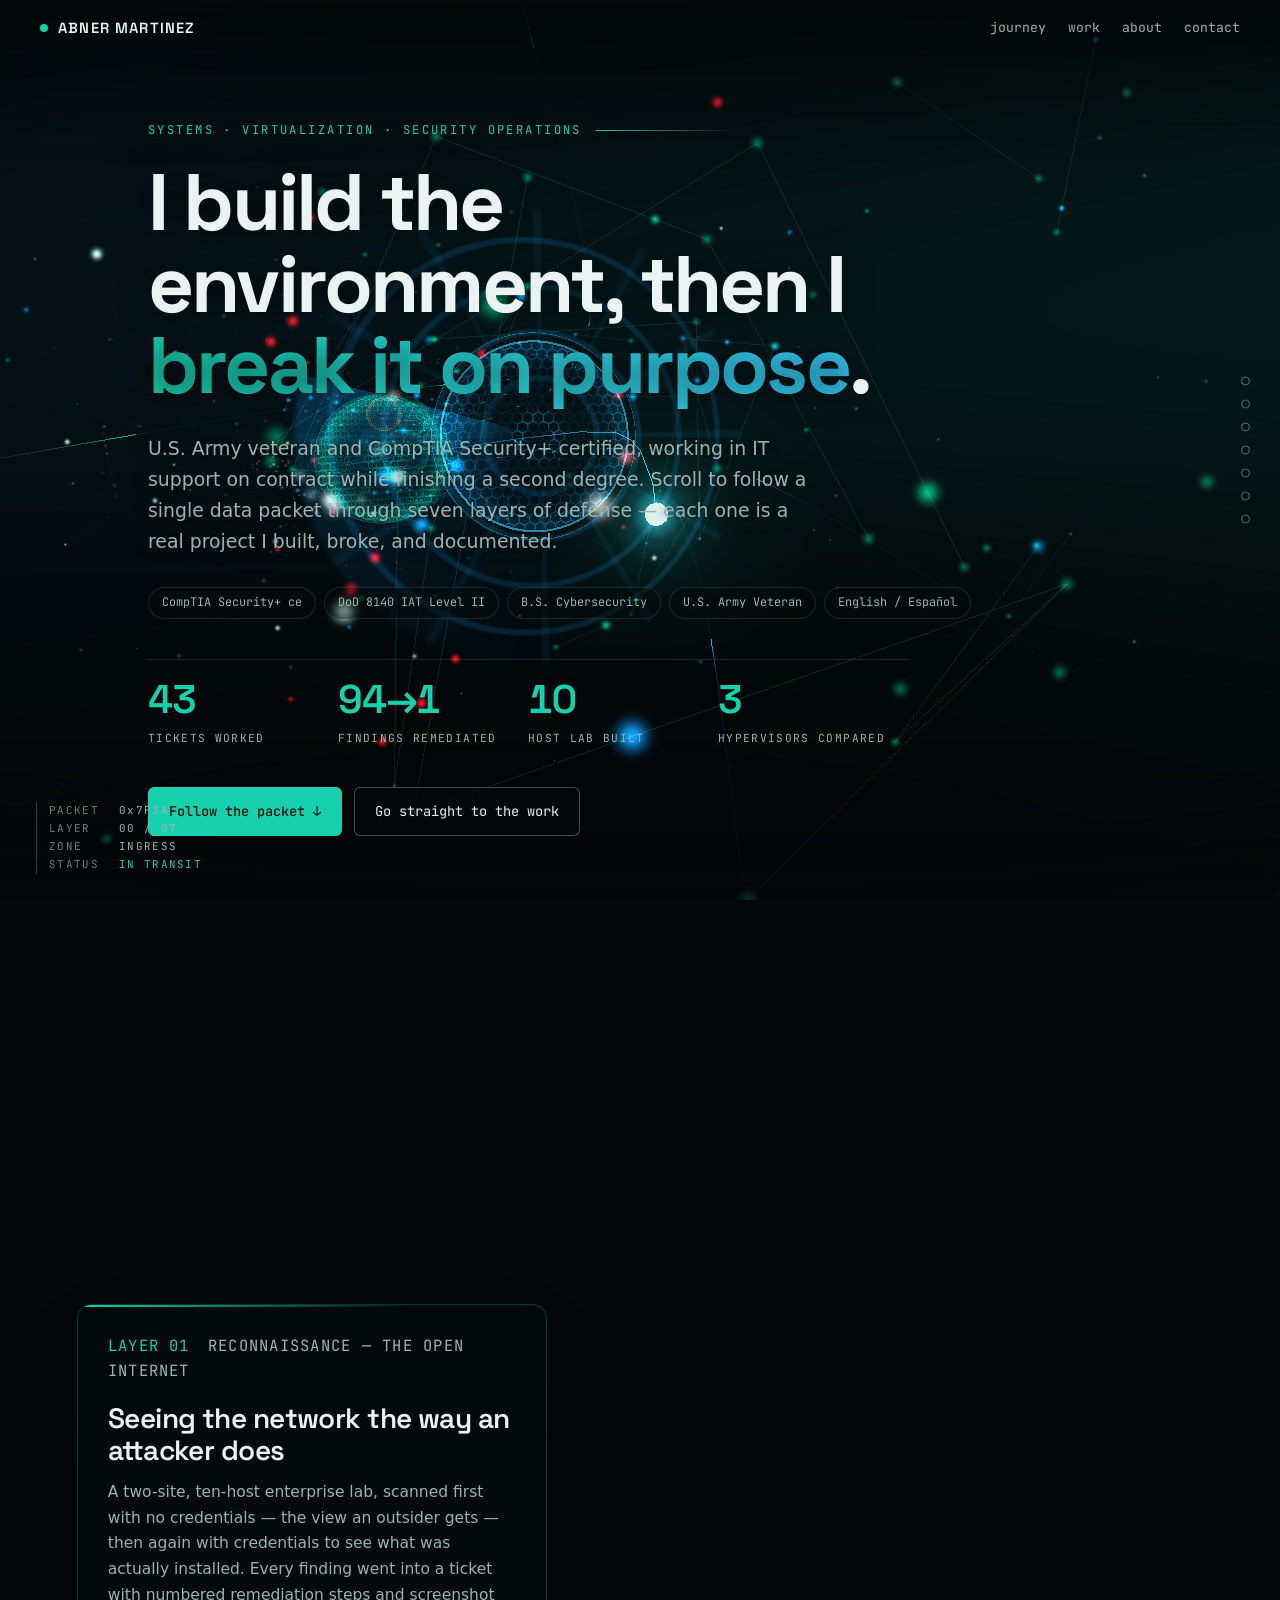
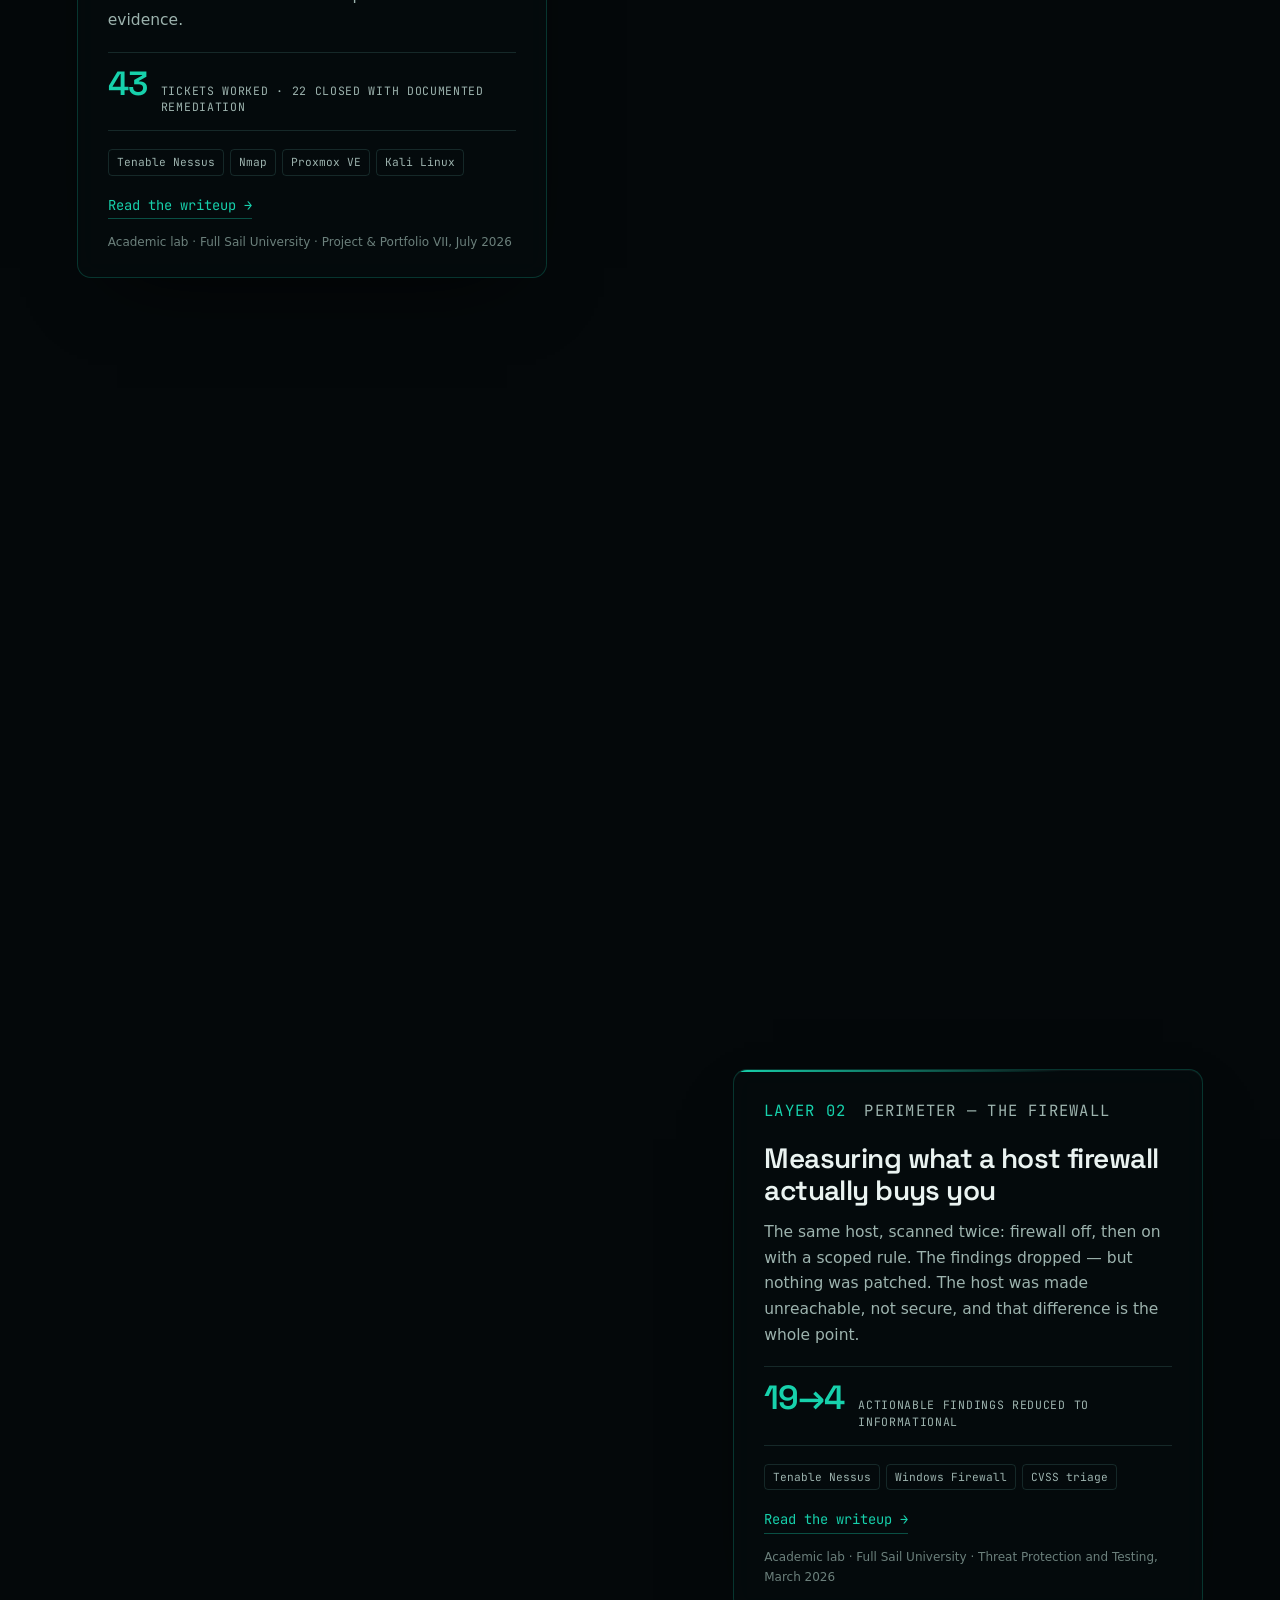
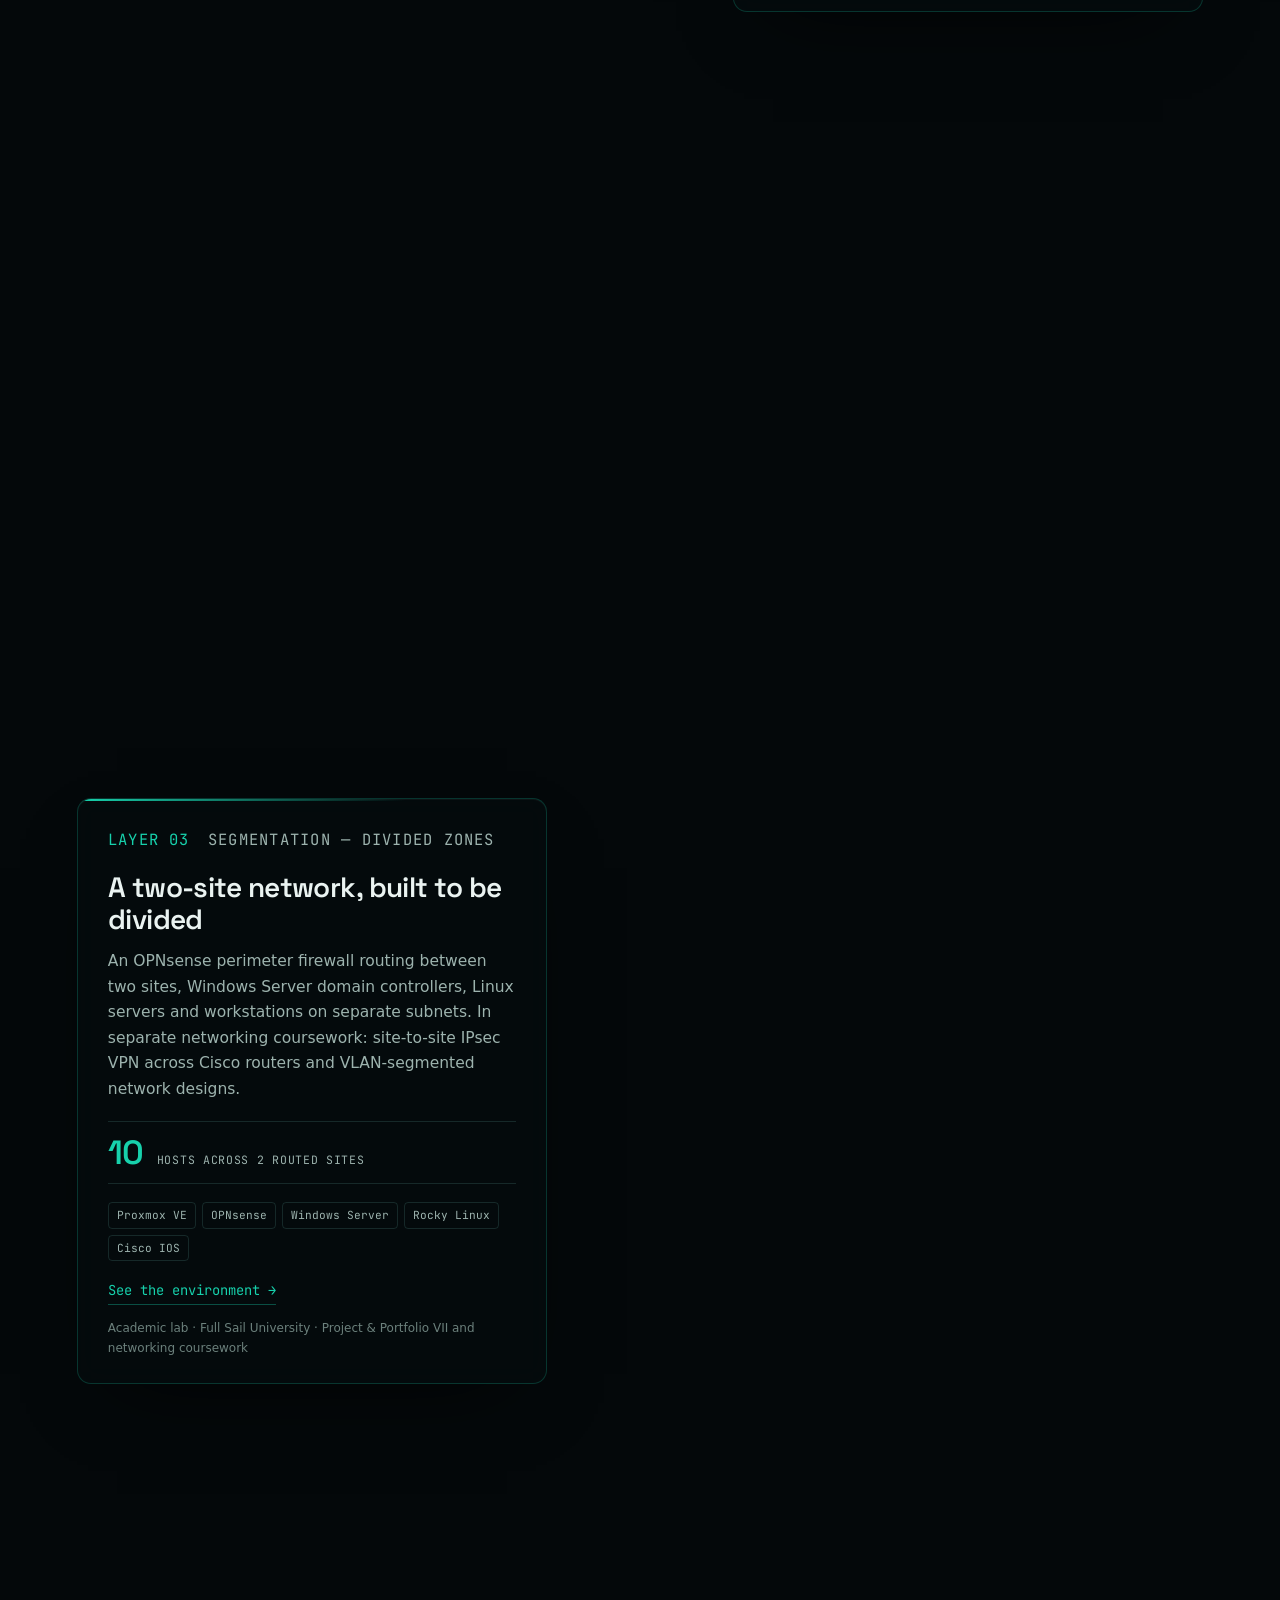
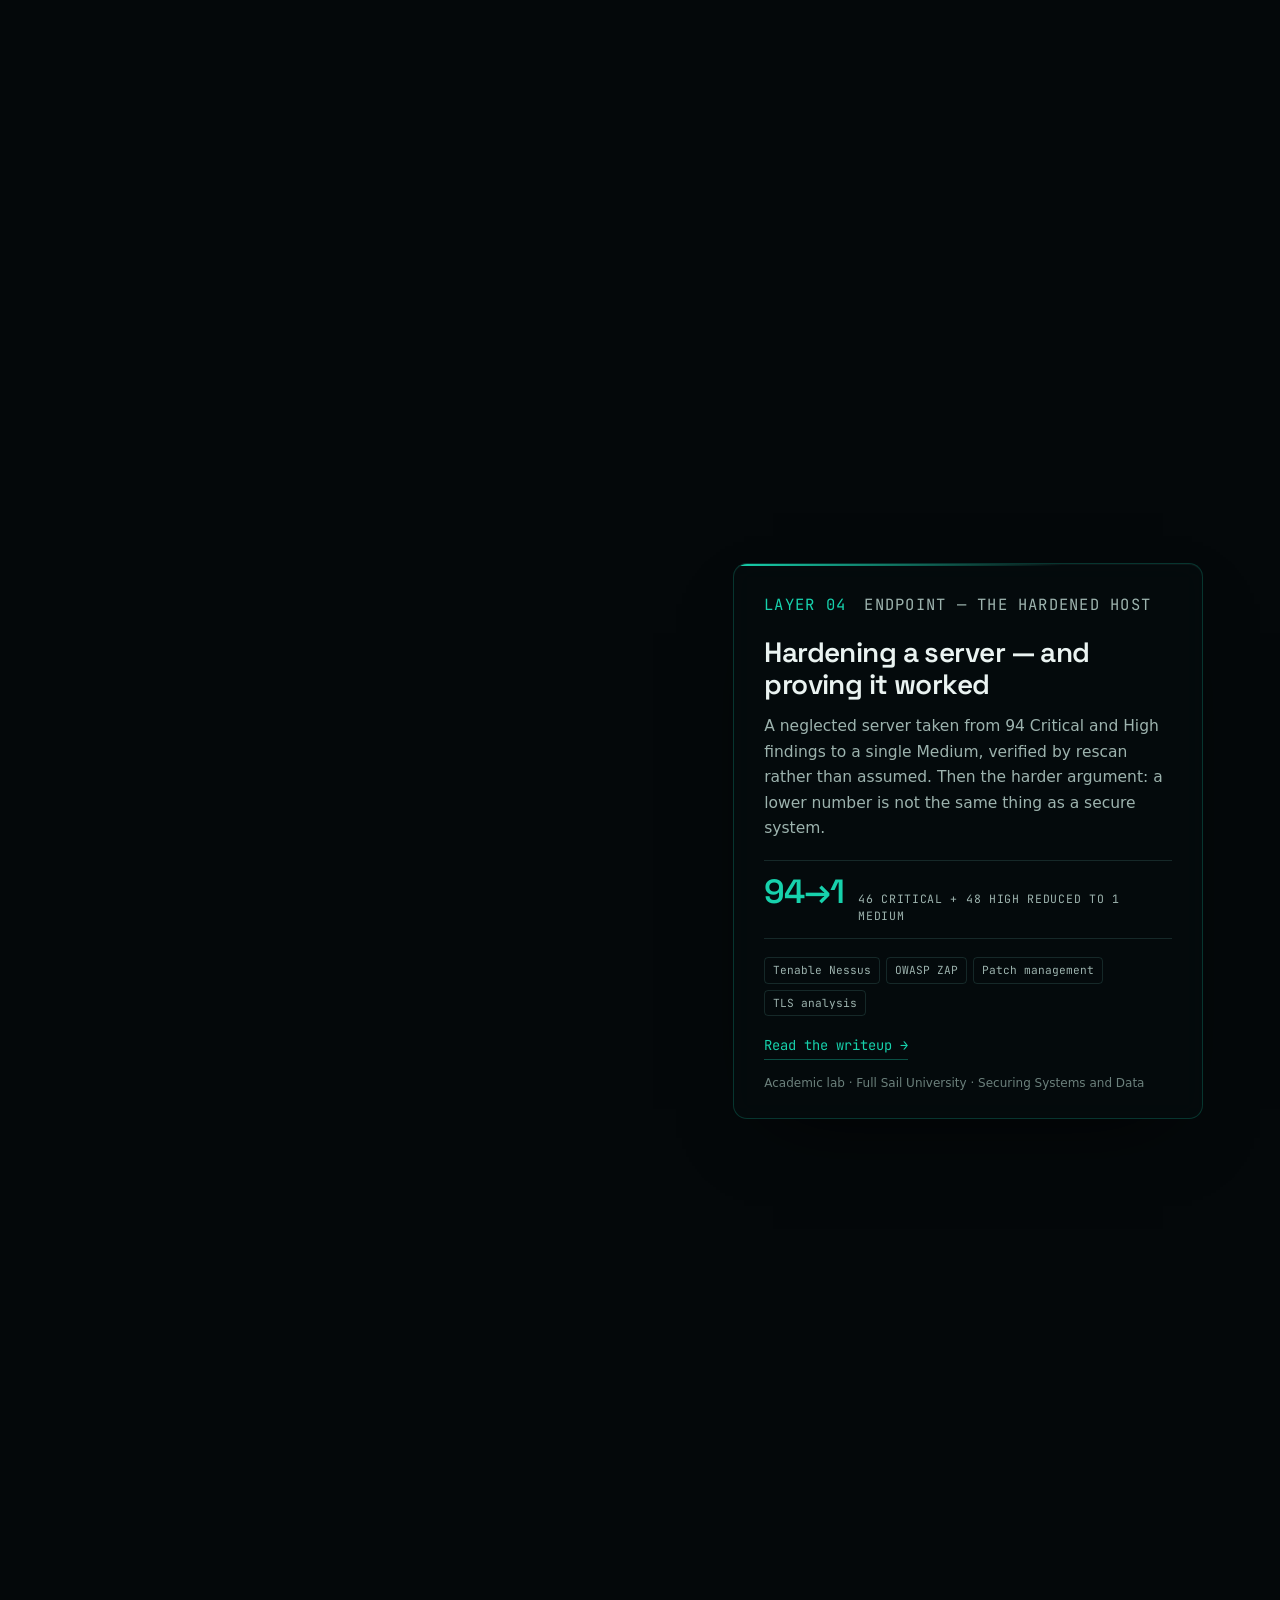
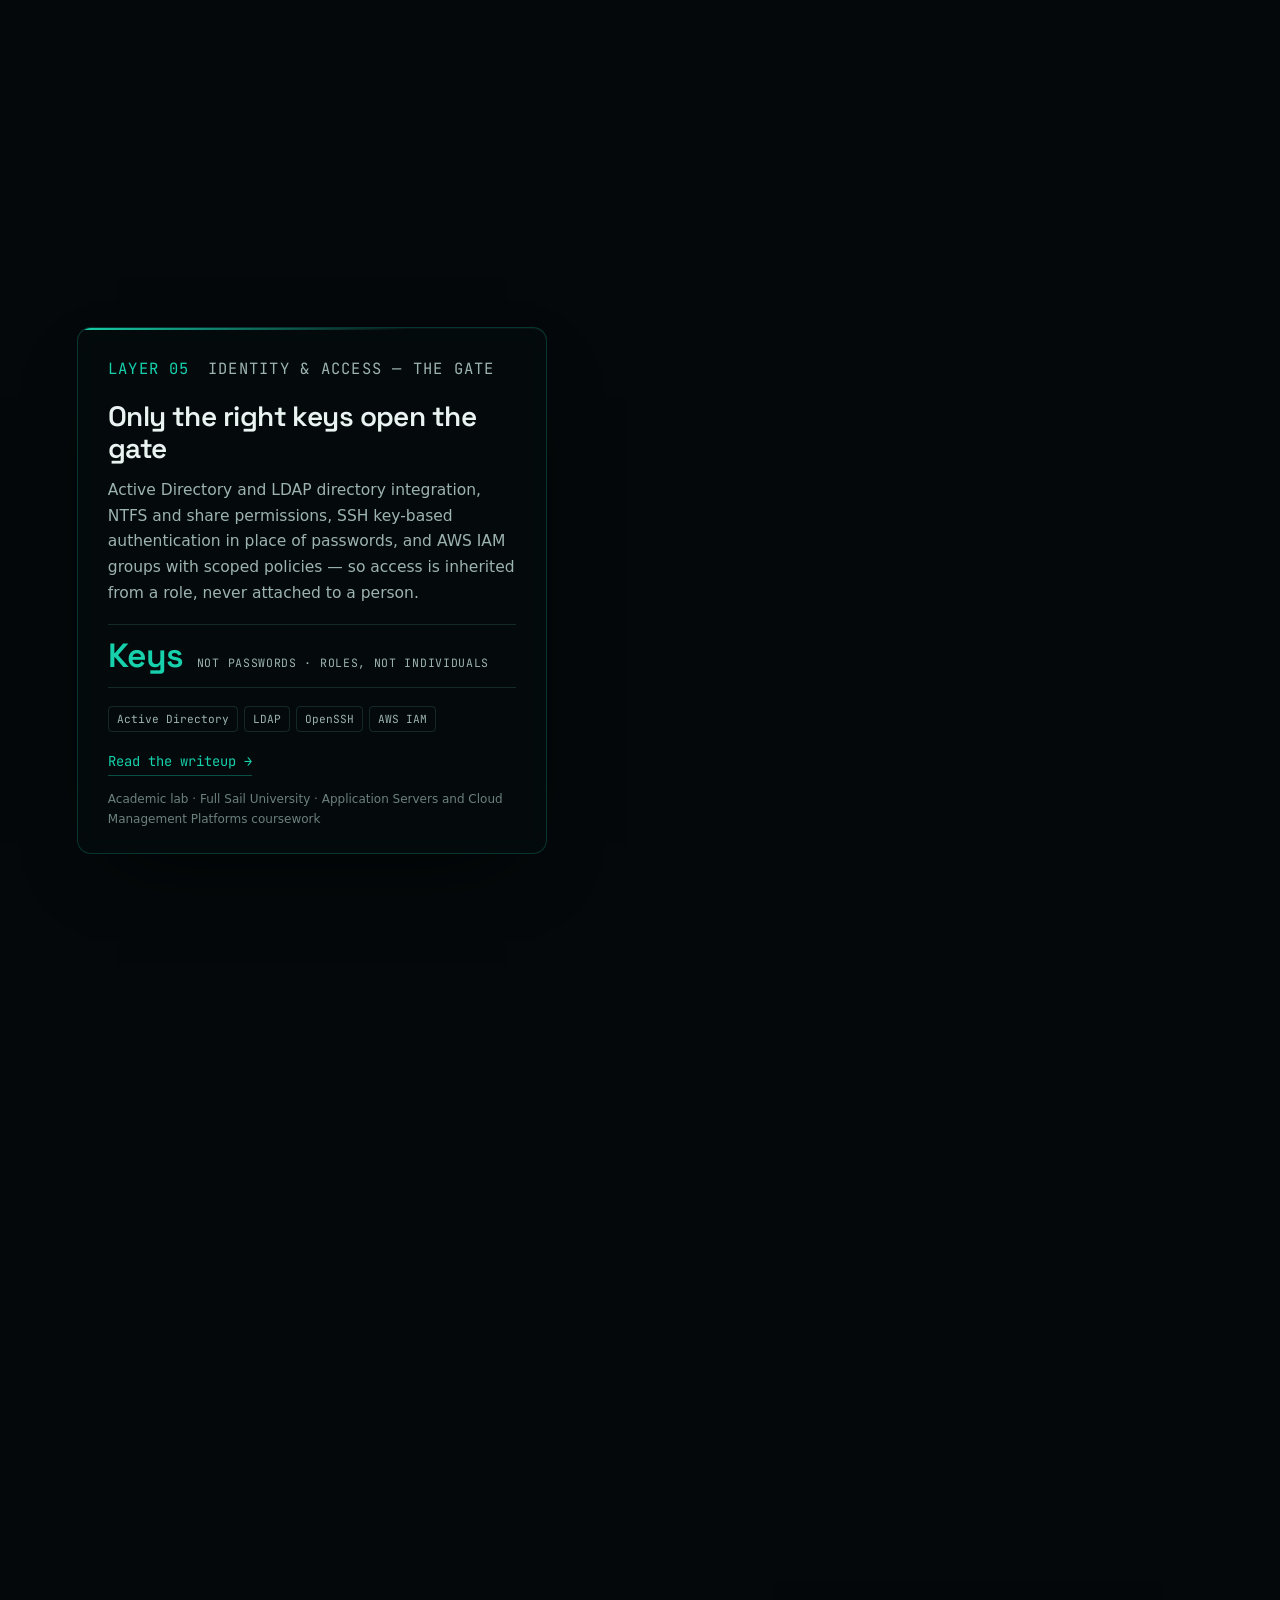
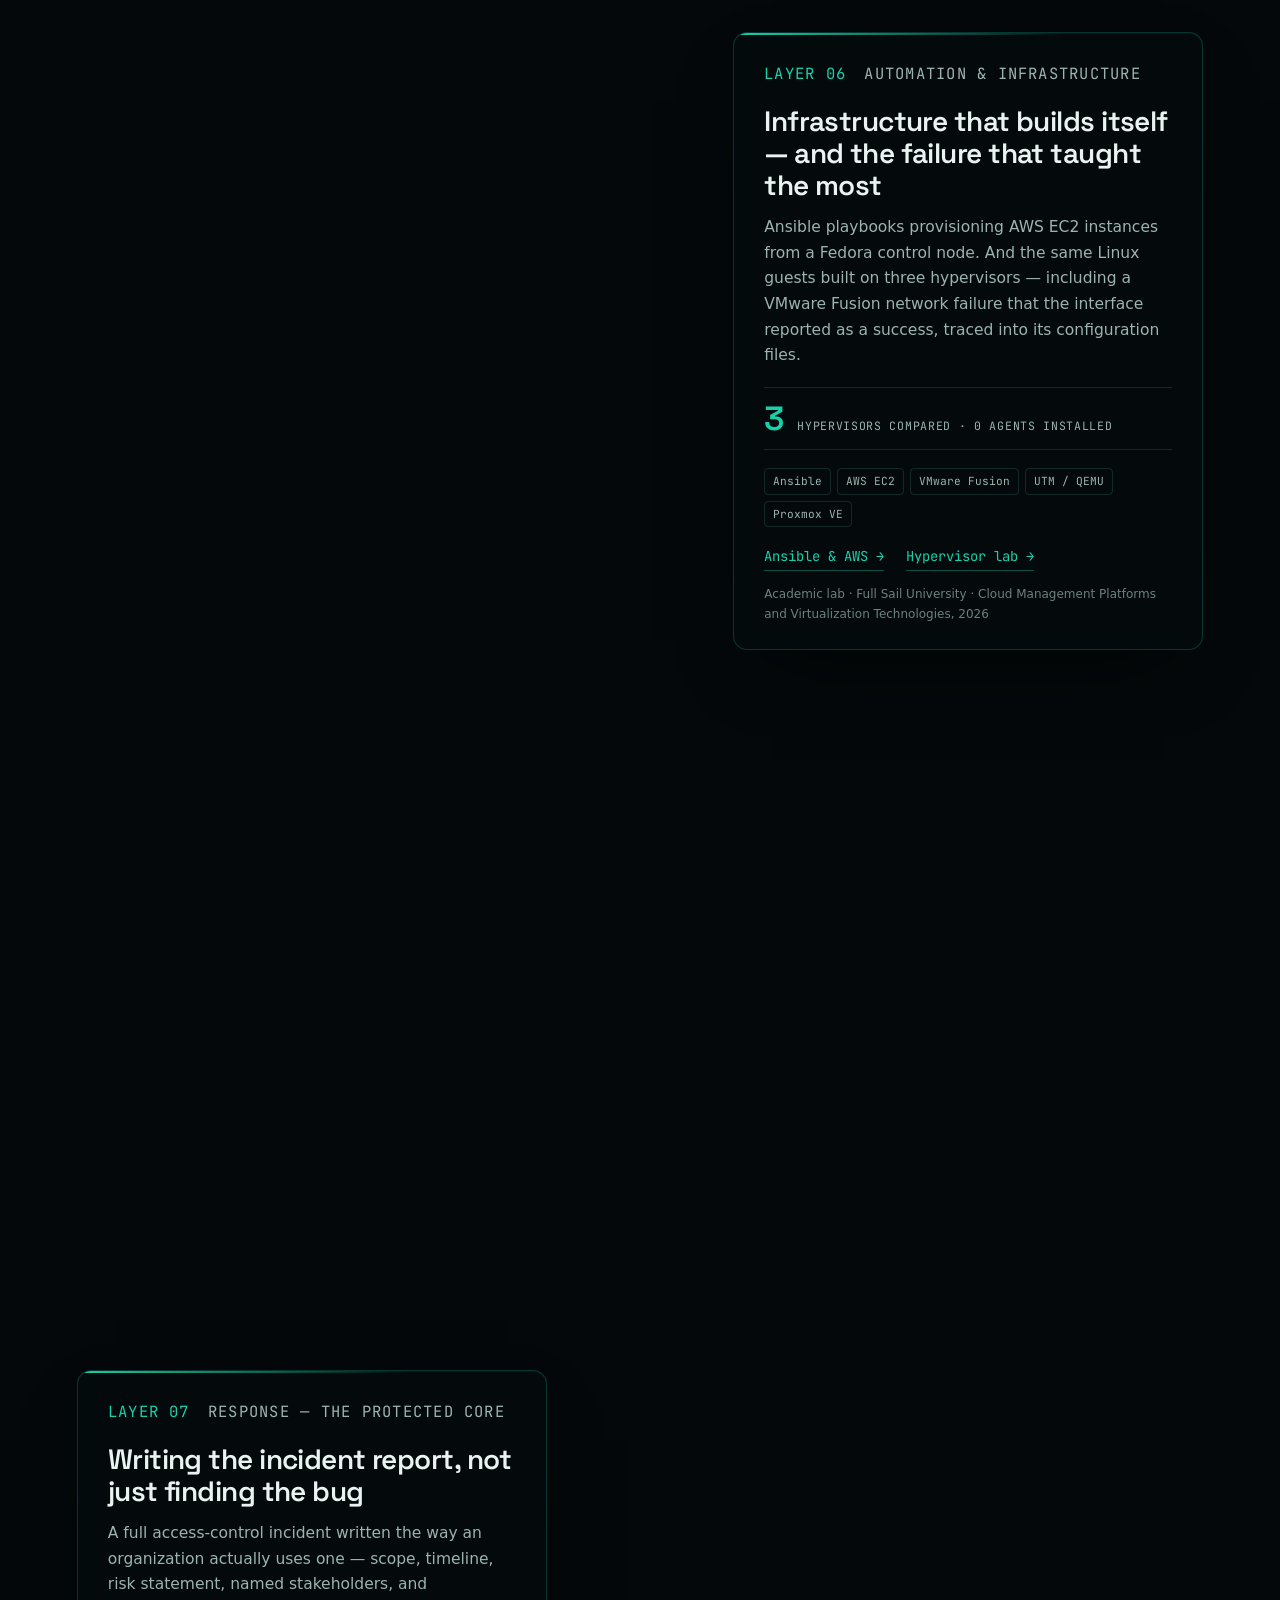
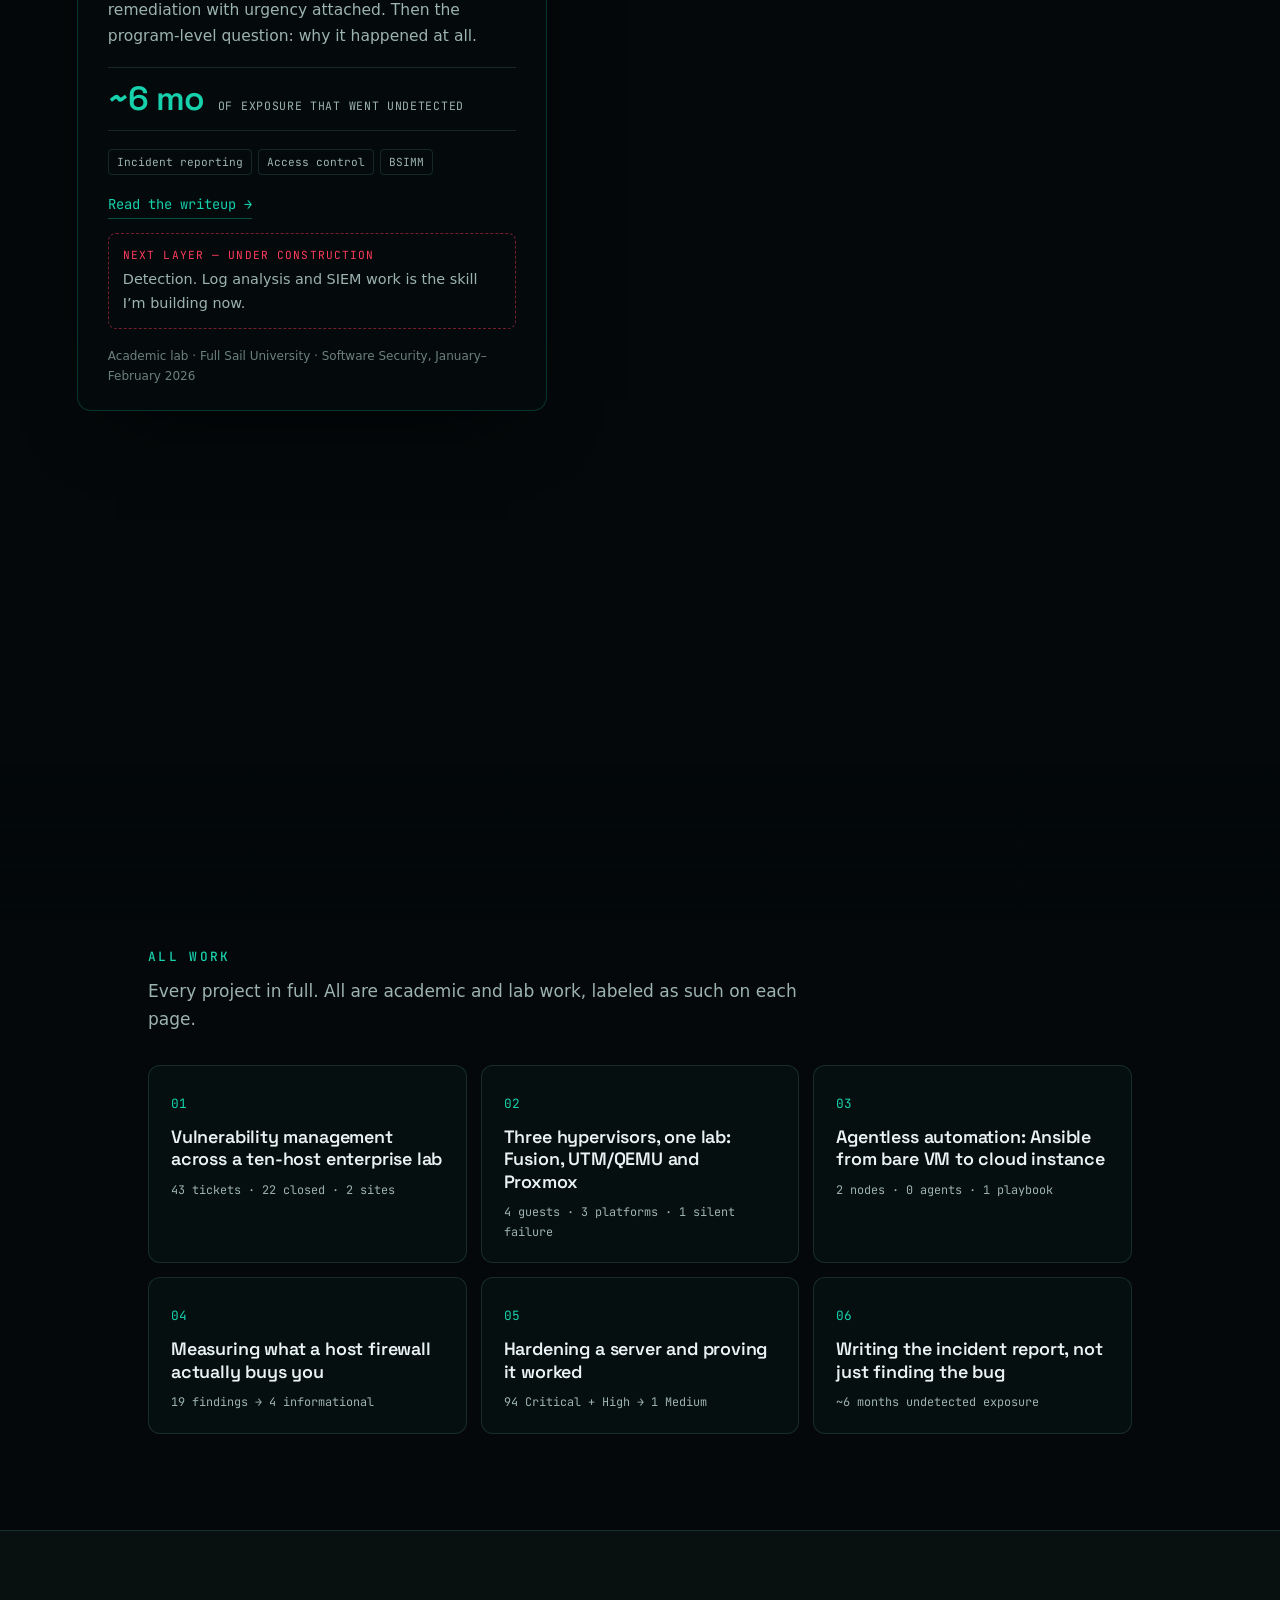
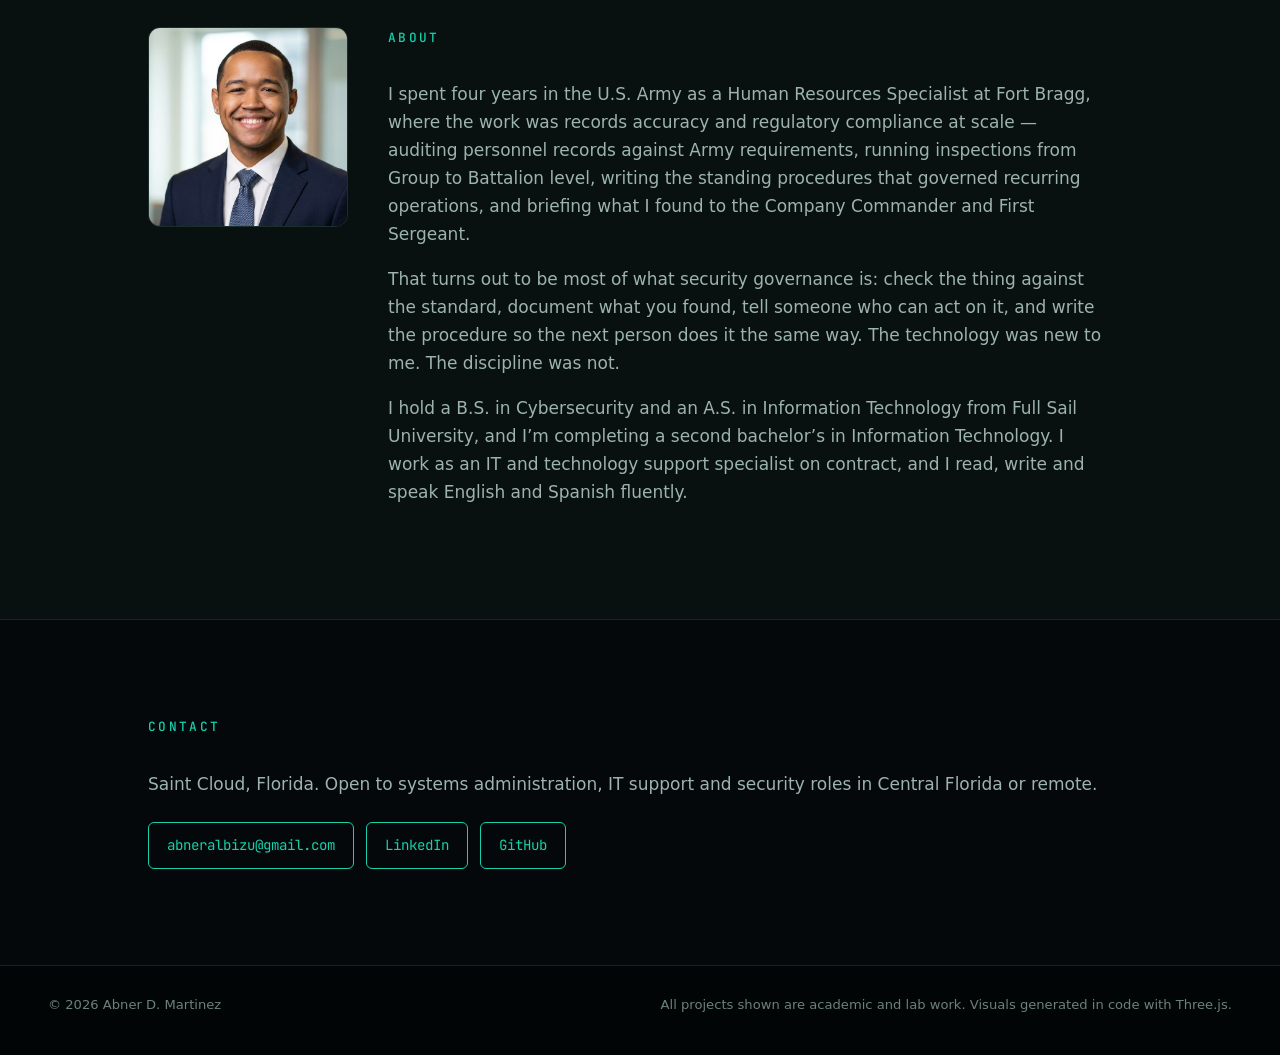
==== commit d925d9f4: "3D home page, redacted evidence and downloads" ====
--- a/index.html
+++ b/index.html
@@ -3,171 +3,222 @@
 <head>
 <meta charset="utf-8">
 <meta name="viewport" content="width=device-width, initial-scale=1">
-<title>Abner Martinez — Systems, Virtualization and Security</title>
-<meta name="description" content="Systems administration and security work by Abner Martinez: virtualization, Linux and Windows server administration, vulnerability management, and governance documentation.">
-<link rel="stylesheet" href="style.css">
+<title>Abner Martinez — Systems &amp; Security Portfolio</title>
+<meta name="description" content="Follow a data packet through seven layers of defense. Systems administration and cybersecurity lab work by Abner Martinez — vulnerability management, hardening, segmentation, identity, automation and incident reporting.">
+<meta name="theme-color" content="#04080a">
+<link rel="icon" href="favicon.svg" type="image/svg+xml">
+<meta property="og:title" content="Abner Martinez — Systems & Security Portfolio">
+<meta property="og:description" content="Follow a data packet through seven layers of defense, each one a real project.">
+<meta property="og:image" content="https://abneralbizu.github.io/img/og.jpg">
+<meta property="og:url" content="https://abneralbizu.github.io/">
+<meta name="twitter:card" content="summary_large_image">
+<link rel="preconnect" href="https://fonts.googleapis.com">
+<link rel="preconnect" href="https://fonts.gstatic.com" crossorigin>
+<link href="https://fonts.googleapis.com/css2?family=JetBrains+Mono:wght@400;500&family=Space+Grotesk:wght@500;600;700&display=swap" rel="stylesheet">
+<link rel="stylesheet" href="home.css">
+<script>
+  // Decide static vs 3D before first paint, so reduced-motion users never see a flash.
+  (function () {
+    var d = document.documentElement;
+    var reduced = window.matchMedia && matchMedia('(prefers-reduced-motion: reduce)').matches;
+    var gl = false;
+    try { var c = document.createElement('canvas'); gl = !!(c.getContext('webgl2') || c.getContext('webgl')); } catch (e) {}
+    d.classList.add(reduced || !gl ? 'static' : 'immersive');
+  })();
+</script>
+<script type="importmap">
+{ "imports": { "three": "./vendor/three.module.min.js", "three/addons/": "./vendor/addons/" } }
+</script>
 </head>
 <body>
 
-<div class="topbar">
-  <div class="wrap">
-    <a class="brand" href="index.html"><span class="dot"></span>ABNER MARTINEZ</a>
-    <nav>
-      <a href="#work">work</a>
-      <a href="#about">about</a>
-      <a href="#skills">skills</a>
-      <a href="#contact">contact</a>
-    </nav>
-  </div>
-</div>
-
-<header class="hero">
-  <div class="wrap">
-    <p class="kicker">Systems &middot; Virtualization &middot; Security Operations</p>
-    <h1>I build the environment, then I <em>break it on purpose</em>.</h1>
-    <p class="lede">U.S. Army veteran, CompTIA Security+ certified, working in IT support on contract while finishing a second degree. Below is the lab work behind that &mdash; what I built, what I found, and the parts that went wrong.</p>
-    <ul class="creds">
-      <li>CompTIA Security+ ce</li>
-      <li>DoD 8140 IAT Level II</li>
-      <li>B.S. Cybersecurity</li>
-      <li>U.S. Army Veteran</li>
-      <li>English / Español</li>
-    </ul>
-
-    <div class="metrics">
-      <div><span class="n">43</span><span class="l">tickets worked</span></div>
-      <div><span class="n">94&rarr;1</span><span class="l">findings remediated</span></div>
-      <div><span class="n">10</span><span class="l">host lab built</span></div>
-      <div><span class="n">3</span><span class="l">hypervisors compared</span></div>
-    </div>
-  </div>
+<a class="skip" href="#work">Skip to projects</a>
+
+<canvas id="scene" aria-hidden="true"></canvas>
+<div class="vignette" aria-hidden="true"></div>
+<div id="tip" class="tip" aria-hidden="true"></div>
+
+<header class="nav">
+  <a class="brand" href="#top"><span class="pulse"></span>ABNER MARTINEZ</a>
+  <nav aria-label="Primary">
+    <a href="#layer-1">journey</a>
+    <a href="#work">work</a>
+    <a href="#about">about</a>
+    <a href="#contact">contact</a>
+  </nav>
 </header>
 
+<aside class="hud" aria-hidden="true">
+  <div class="hud-line"><span class="hud-k">PACKET</span><span class="hud-v">0x7F3A</span></div>
+  <div class="hud-line"><span class="hud-k">LAYER</span><span class="hud-v" id="hud-layer">00 / 07</span></div>
+  <div class="hud-line"><span class="hud-k">ZONE</span><span class="hud-v" id="hud-zone">INGRESS</span></div>
+  <div class="hud-line"><span class="hud-k">STATUS</span><span class="hud-v ok" id="hud-status">IN TRANSIT</span></div>
+</aside>
+
+<nav class="rail" aria-label="Journey layers">
+  <a href="#layer-1" data-i="1"><span>Reconnaissance</span></a>
+  <a href="#layer-2" data-i="2"><span>Perimeter</span></a>
+  <a href="#layer-3" data-i="3"><span>Segmentation</span></a>
+  <a href="#layer-4" data-i="4"><span>Endpoint</span></a>
+  <a href="#layer-5" data-i="5"><span>Identity</span></a>
+  <a href="#layer-6" data-i="6"><span>Automation</span></a>
+  <a href="#layer-7" data-i="7"><span>Response</span></a>
+</nav>
+
 <main>
 
-  <section id="work">
+  <!-- ================= HERO ================= -->
+  <section class="hero" id="top" data-zone="INGRESS">
     <div class="wrap">
-      <div class="sec-head"><h2>Selected work</h2></div>
-      <div class="cards">
-
-        <a class="card" href="projects/vulnerability-management-program.html">
-          <span class="idx">01</span>
-          <h3>Vulnerability management across a ten-host enterprise lab</h3>
-          <div>
-            <p>Built and scanned a two-site environment &mdash; domain controllers, mail, web, firewall, scanner &mdash; then worked every finding through a ticketed remediation process with evidence at each step.</p>
-            <span class="stat">43 tickets &middot; 22 closed &middot; 2 sites</span>
-            <div class="tags"><span>Nessus</span><span>Proxmox VE</span><span>OPNsense</span><span>Nmap</span><span>Windows Server</span><span>Rocky Linux</span></div>
-          </div>
-        </a>
-
-        <a class="card" href="projects/hypervisor-lab.html">
-          <span class="idx">02</span>
-          <h3>Three hypervisors, one lab: Fusion, UTM/QEMU, and Proxmox</h3>
-          <div>
-            <p>Built the same Linux guests on three platforms to compare them honestly &mdash; and spent most of the time tracing a network failure that the interface reported as a success.</p>
-            <span class="stat">4 guests &middot; 3 platforms &middot; 1 silent failure</span>
-            <div class="tags"><span>VMware Fusion</span><span>UTM / QEMU</span><span>Proxmox VE</span><span>Apple Silicon</span></div>
-          </div>
-        </a>
-
-        <a class="card" href="projects/ansible-aws-automation.html">
-          <span class="idx">03</span>
-          <h3>Agentless automation: Ansible from bare VM to cloud instance</h3>
-          <div>
-            <p>Stood up a control node and a managed node, moved from password prompts to key-based authentication, then pushed the same approach out to AWS and provisioned an instance from a playbook.</p>
-            <span class="stat">2 nodes &middot; 0 agents &middot; 1 playbook</span>
-            <div class="tags"><span>Ansible</span><span>Fedora</span><span>Ubuntu Server</span><span>AWS EC2</span><span>IAM</span><span>SSH</span></div>
-          </div>
-        </a>
-
-        <a class="card" href="projects/firewall-scan-validation.html">
-          <span class="idx">04</span>
-          <h3>Measuring what a host firewall actually buys you</h3>
-          <div>
-            <p>Scanned the same host twice &mdash; firewall off, then firewall on with a scoped rule &mdash; and recorded the difference instead of assuming it.</p>
-            <span class="stat">19 findings &rarr; 0 &middot; same unpatched host</span>
-            <div class="tags"><span>Nessus</span><span>Windows Firewall</span><span>CVSS</span><span>SMB</span></div>
-          </div>
-        </a>
-
-        <a class="card" href="projects/system-hardening.html">
-          <span class="idx">05</span>
-          <h3>Hardening a server and proving it worked</h3>
-          <div>
-            <p>Took a neglected server from 46 Critical and 48 High findings down to a single Medium, validated by rescan &mdash; then argued why a lower number is not the same thing as a secure system.</p>
-            <span class="stat">94 Critical + High &rarr; 1 Medium</span>
-            <div class="tags"><span>Nessus</span><span>OWASP ZAP</span><span>Patch management</span><span>TLS</span></div>
-          </div>
-        </a>
-
-        <a class="card" href="projects/incident-report.html">
-          <span class="idx">06</span>
-          <h3>Writing the incident report, not just finding the bug</h3>
-          <div>
-            <p>A full access-control incident written the way an organization actually consumes one: scope, timeline, risk statement, stakeholders, and a remediation position someone can act on.</p>
-            <span class="stat">~6 months undetected exposure</span>
-            <div class="tags"><span>Incident response</span><span>Access control</span><span>BSIMM</span><span>Technical writing</span></div>
-          </div>
-        </a>
-
+      <p class="kicker">Systems &middot; Virtualization &middot; Security Operations</p>
+      <h1>I build the environment, then I <em>break it on purpose</em>.</h1>
+      <p class="lede">U.S. Army veteran and CompTIA Security+ certified, working in IT support on contract while finishing a second degree. Scroll to follow a single data packet through seven layers of defense &mdash; each one is a real project I built, broke, and documented.</p>
+      <ul class="creds">
+        <li>CompTIA Security+ ce</li>
+        <li>DoD 8140 IAT Level II</li>
+        <li>B.S. Cybersecurity</li>
+        <li>U.S. Army Veteran</li>
+        <li>English / Espa&ntilde;ol</li>
+      </ul>
+      <dl class="stats">
+        <div><dt>43</dt><dd>tickets worked</dd></div>
+        <div><dt>94&rarr;1</dt><dd>findings remediated</dd></div>
+        <div><dt>10</dt><dd>host lab built</dd></div>
+        <div><dt>3</dt><dd>hypervisors compared</dd></div>
+      </dl>
+      <div class="hero-actions">
+        <a class="btn primary" href="#layer-1">Follow the packet &darr;</a>
+        <a class="btn" href="#work">Go straight to the work</a>
       </div>
     </div>
   </section>
 
-  <section id="about" class="alt">
+  <!-- ================= LAYER 1 ================= -->
+  <section class="layer left" id="layer-1" data-zone="OPEN INTERNET" data-i="1">
+    <article class="card">
+      <p class="tag"><span>Layer 01</span> Reconnaissance &mdash; the open internet</p>
+      <h2>Seeing the network the way an attacker does</h2>
+      <p>A two-site, ten-host enterprise lab, scanned first with no credentials &mdash; the view an outsider gets &mdash; then again with credentials to see what was actually installed. Every finding went into a ticket with numbered remediation steps and screenshot evidence.</p>
+      <div class="metric"><strong>43</strong><span>tickets worked &middot; 22 closed with documented remediation</span></div>
+      <ul class="chips"><li>Tenable Nessus</li><li>Nmap</li><li>Proxmox VE</li><li>Kali Linux</li></ul>
+      <p class="links"><a href="projects/vulnerability-management-program.html">Read the writeup &rarr;</a></p>
+      <p class="src">Academic lab &middot; Full Sail University &middot; Project &amp; Portfolio VII, July 2026</p>
+    </article>
+  </section>
+
+  <!-- ================= LAYER 2 ================= -->
+  <section class="layer right" id="layer-2" data-zone="PERIMETER" data-i="2">
+    <article class="card">
+      <p class="tag"><span>Layer 02</span> Perimeter &mdash; the firewall</p>
+      <h2>Measuring what a host firewall actually buys you</h2>
+      <p>The same host, scanned twice: firewall off, then on with a scoped rule. The findings dropped &mdash; but nothing was patched. The host was made unreachable, not secure, and that difference is the whole point.</p>
+      <div class="metric"><strong>19&rarr;4</strong><span>actionable findings reduced to informational</span></div>
+      <ul class="chips"><li>Tenable Nessus</li><li>Windows Firewall</li><li>CVSS triage</li></ul>
+      <p class="links"><a href="projects/firewall-scan-validation.html">Read the writeup &rarr;</a></p>
+      <p class="src">Academic lab &middot; Full Sail University &middot; Threat Protection and Testing, March 2026</p>
+    </article>
+  </section>
+
+  <!-- ================= LAYER 3 ================= -->
+  <section class="layer left" id="layer-3" data-zone="SEGMENTATION" data-i="3">
+    <article class="card">
+      <p class="tag"><span>Layer 03</span> Segmentation &mdash; divided zones</p>
+      <h2>A two-site network, built to be divided</h2>
+      <p>An OPNsense perimeter firewall routing between two sites, Windows Server domain controllers, Linux servers and workstations on separate subnets. In separate networking coursework: site-to-site IPsec VPN across Cisco routers and VLAN-segmented network designs.</p>
+      <div class="metric"><strong>10</strong><span>hosts across 2 routed sites</span></div>
+      <ul class="chips"><li>Proxmox VE</li><li>OPNsense</li><li>Windows Server</li><li>Rocky Linux</li><li>Cisco IOS</li></ul>
+      <p class="links"><a href="projects/vulnerability-management-program.html#the-environment">See the environment &rarr;</a></p>
+      <p class="src">Academic lab &middot; Full Sail University &middot; Project &amp; Portfolio VII and networking coursework</p>
+    </article>
+  </section>
+
+  <!-- ================= LAYER 4 ================= -->
+  <section class="layer right" id="layer-4" data-zone="ENDPOINT" data-i="4">
+    <article class="card">
+      <p class="tag"><span>Layer 04</span> Endpoint &mdash; the hardened host</p>
+      <h2>Hardening a server &mdash; and proving it worked</h2>
+      <p>A neglected server taken from 94 Critical and High findings to a single Medium, verified by rescan rather than assumed. Then the harder argument: a lower number is not the same thing as a secure system.</p>
+      <div class="metric"><strong>94&rarr;1</strong><span>46 Critical + 48 High reduced to 1 Medium</span></div>
+      <ul class="chips"><li>Tenable Nessus</li><li>OWASP ZAP</li><li>Patch management</li><li>TLS analysis</li></ul>
+      <p class="links"><a href="projects/system-hardening.html">Read the writeup &rarr;</a></p>
+      <p class="src">Academic lab &middot; Full Sail University &middot; Securing Systems and Data</p>
+    </article>
+  </section>
+
+  <!-- ================= LAYER 5 ================= -->
+  <section class="layer left" id="layer-5" data-zone="IDENTITY" data-i="5">
+    <article class="card">
+      <p class="tag"><span>Layer 05</span> Identity &amp; access &mdash; the gate</p>
+      <h2>Only the right keys open the gate</h2>
+      <p>Active Directory and LDAP directory integration, NTFS and share permissions, SSH key-based authentication in place of passwords, and AWS IAM groups with scoped policies &mdash; so access is inherited from a role, never attached to a person.</p>
+      <div class="metric"><strong>Keys</strong><span>not passwords &middot; roles, not individuals</span></div>
+      <ul class="chips"><li>Active Directory</li><li>LDAP</li><li>OpenSSH</li><li>AWS IAM</li></ul>
+      <p class="links"><a href="projects/ansible-aws-automation.html">Read the writeup &rarr;</a></p>
+      <p class="src">Academic lab &middot; Full Sail University &middot; Application Servers and Cloud Management Platforms coursework</p>
+    </article>
+  </section>
+
+  <!-- ================= LAYER 6 ================= -->
+  <section class="layer right" id="layer-6" data-zone="AUTOMATION" data-i="6">
+    <article class="card">
+      <p class="tag"><span>Layer 06</span> Automation &amp; infrastructure</p>
+      <h2>Infrastructure that builds itself &mdash; and the failure that taught the most</h2>
+      <p>Ansible playbooks provisioning AWS EC2 instances from a Fedora control node. And the same Linux guests built on three hypervisors &mdash; including a VMware Fusion network failure that the interface reported as a success, traced into its configuration files.</p>
+      <div class="metric"><strong>3</strong><span>hypervisors compared &middot; 0 agents installed</span></div>
+      <ul class="chips"><li>Ansible</li><li>AWS EC2</li><li>VMware Fusion</li><li>UTM / QEMU</li><li>Proxmox VE</li></ul>
+      <p class="links"><a href="projects/ansible-aws-automation.html">Ansible &amp; AWS &rarr;</a><a href="projects/hypervisor-lab.html">Hypervisor lab &rarr;</a></p>
+      <p class="src">Academic lab &middot; Full Sail University &middot; Cloud Management Platforms and Virtualization Technologies, 2026</p>
+    </article>
+  </section>
+
+  <!-- ================= LAYER 7 ================= -->
+  <section class="layer left" id="layer-7" data-zone="CORE" data-i="7">
+    <article class="card">
+      <p class="tag"><span>Layer 07</span> Response &mdash; the protected core</p>
+      <h2>Writing the incident report, not just finding the bug</h2>
+      <p>A full access-control incident written the way an organization actually uses one &mdash; scope, timeline, risk statement, named stakeholders, and remediation with urgency attached. Then the program-level question: why it happened at all.</p>
+      <div class="metric"><strong>~6 mo</strong><span>of exposure that went undetected</span></div>
+      <ul class="chips"><li>Incident reporting</li><li>Access control</li><li>BSIMM</li></ul>
+      <p class="links"><a href="projects/incident-report.html">Read the writeup &rarr;</a></p>
+      <p class="next"><span>Next layer &mdash; under construction</span>Detection. Log analysis and SIEM work is the skill I&rsquo;m building now.</p>
+      <p class="src">Academic lab &middot; Full Sail University &middot; Software Security, January&ndash;February 2026</p>
+    </article>
+  </section>
+
+  <!-- ================= ALL WORK ================= -->
+  <section class="solid" id="work">
     <div class="wrap">
-      <div class="sec-head"><h2>About</h2></div>
-      <div class="about-grid">
-        <img src="img/abner.jpg" alt="Abner Martinez" width="200" height="200">
-        <div>
-          <p>I spent four years in the U.S. Army as a Human Resources Specialist at Fort Bragg, where the work was records accuracy and regulatory compliance at scale &mdash; auditing personnel records against Army requirements, running inspections from Group to Battalion level, writing the standing procedures that governed recurring operations, and briefing what I found to the Company Commander and First Sergeant.</p>
-          <p>That turns out to be most of what security governance is: check the thing against the standard, document what you found, tell someone who can act on it, and write the procedure so the next person does it the same way. The technology was new to me. The discipline was not.</p>
-          <p>I hold a B.S. in Cybersecurity and an A.S. in Information Technology from Full Sail University, and I am completing a second bachelor's in Information Technology &mdash; the virtualization, cloud automation and database work on this site comes from that program. I work as an IT and technology support specialist on contract, and I read, write and speak English and Spanish fluently.</p>
-          <p><strong>Every project here is academic and lab work</strong>, and it is labeled that way on each page. None of it was performed for a commercial client. What it shows is the work itself: the environments I built, the scans I ran, the findings I acted on, and the reasoning behind each decision.</p>
-        </div>
+      <div class="sec-head"><h2>All work</h2><p>Every project in full. All are academic and lab work, labeled as such on each page.</p></div>
+      <div class="grid">
+        <a class="w" href="projects/vulnerability-management-program.html"><span class="n">01</span><h3>Vulnerability management across a ten-host enterprise lab</h3><p>43 tickets &middot; 22 closed &middot; 2 sites</p></a>
+        <a class="w" href="projects/hypervisor-lab.html"><span class="n">02</span><h3>Three hypervisors, one lab: Fusion, UTM/QEMU and Proxmox</h3><p>4 guests &middot; 3 platforms &middot; 1 silent failure</p></a>
+        <a class="w" href="projects/ansible-aws-automation.html"><span class="n">03</span><h3>Agentless automation: Ansible from bare VM to cloud instance</h3><p>2 nodes &middot; 0 agents &middot; 1 playbook</p></a>
+        <a class="w" href="projects/firewall-scan-validation.html"><span class="n">04</span><h3>Measuring what a host firewall actually buys you</h3><p>19 findings &rarr; 4 informational</p></a>
+        <a class="w" href="projects/system-hardening.html"><span class="n">05</span><h3>Hardening a server and proving it worked</h3><p>94 Critical + High &rarr; 1 Medium</p></a>
+        <a class="w" href="projects/incident-report.html"><span class="n">06</span><h3>Writing the incident report, not just finding the bug</h3><p>~6 months undetected exposure</p></a>
       </div>
     </div>
   </section>
 
-  <section id="skills">
-    <div class="wrap">
-      <div class="sec-head"><h2>Skills</h2></div>
-      <dl class="skills">
-        <div>
-          <dt>Linux administration</dt>
-          <dd>Rocky Linux, Ubuntu Server and Desktop, Fedora, Debian, Kali. Installation and partitioning, LVM, package management across dnf and apt, systemd service administration, SELinux contexts and file ownership, OpenSSH and key-based authentication, Apache virtual hosts, Samba file services.</dd>
-
-          <dt>Windows administration</dt>
-          <dd>Windows Server 2019, 2016 and 2008 R2; Windows 11, 10 and 7. Active Directory, DNS, DHCP, IIS, domain joins, NTFS and share permissions, host firewall configuration, PowerShell, Microsoft 365 administration.</dd>
-
-          <dt>Virtualization and containers</dt>
-          <dd>VMware Fusion, Proxmox VE, UTM/QEMU. VM provisioning, guest OS installation, virtual networking across bridged, NAT and host-only modes, clones and snapshots, cold and live migration, virtual storage. Docker and Docker Compose.</dd>
-
-          <dt>Cloud</dt>
-          <dd>AWS &mdash; IAM users, groups and scoped policies, EC2, S3 static hosting, EFS over NFS, AWS CLI. Microsoft Azure &mdash; virtual networks, subnets, network security groups, load balancing.</dd>
-        </div>
-        <div>
-          <dt>Automation and scripting</dt>
-          <dd>Ansible inventories, ad-hoc modules and playbooks including the amazon.aws collection. Bash and Linux CLI, PowerShell, Python.</dd>
-
-          <dt>Security and compliance</dt>
-          <dd>Tenable Nessus credentialed and non-credentialed scanning, Nmap, OWASP ZAP, CVSS triage, OS hardening and remediation validation. CIS Controls v8 and CIS Benchmarks, DISA STIGs, SCAP/OVAL, NIST SP 800-53, PCI DSS v4.0.1, ISO/IEC 27001, HIPAA Security Rule.</dd>
-
-          <dt>Networking</dt>
-          <dd>TCP/IP, subnetting and addressing schemes, VLANs, DNS and DHCP, NFS, Cisco router and switch configuration, site-to-site IPsec VPN, OPNsense firewall, Wireshark.</dd>
-
-          <dt>Documentation</dt>
-          <dd>Policy, standard and procedure authoring. Incident reporting, remediation tickets with evidence, runbooks and standing operating procedures, control gap analysis.</dd>
-        </div>
-      </dl>
-    </div>
-  </section>
-
-  <section id="contact" class="alt">
+  <!-- ================= ABOUT ================= -->
+  <section class="solid alt" id="about">
+    <div class="wrap about">
+      <img src="img/abner.jpg" alt="Abner Martinez" width="200" height="200" loading="lazy">
+      <div>
+        <div class="sec-head"><h2>About</h2></div>
+        <p>I spent four years in the U.S. Army as a Human Resources Specialist at Fort Bragg, where the work was records accuracy and regulatory compliance at scale &mdash; auditing personnel records against Army requirements, running inspections from Group to Battalion level, writing the standing procedures that governed recurring operations, and briefing what I found to the Company Commander and First Sergeant.</p>
+        <p>That turns out to be most of what security governance is: check the thing against the standard, document what you found, tell someone who can act on it, and write the procedure so the next person does it the same way. The technology was new to me. The discipline was not.</p>
+        <p>I hold a B.S. in Cybersecurity and an A.S. in Information Technology from Full Sail University, and I&rsquo;m completing a second bachelor&rsquo;s in Information Technology. I work as an IT and technology support specialist on contract, and I read, write and speak English and Spanish fluently.</p>
+      </div>
+    </div>
+  </section>
+
+  <!-- ================= CONTACT ================= -->
+  <section class="solid" id="contact">
     <div class="wrap">
       <div class="sec-head"><h2>Contact</h2></div>
-      <p>Saint Cloud, Florida. Open to systems administration, IT support, and security roles in Central Florida or remote.</p>
-      <ul class="contact-links">
+      <p>Saint Cloud, Florida. Open to systems administration, IT support and security roles in Central Florida or remote.</p>
+      <ul class="contact">
         <li><a href="mailto:abneralbizu@gmail.com">abneralbizu@gmail.com</a></li>
         <li><a href="https://www.linkedin.com/in/abner-martinez-albizu-15368433a">LinkedIn</a></li>
         <li><a href="https://github.com/abneralbizu">GitHub</a></li>
@@ -177,12 +228,11 @@
 
 </main>
 
-<footer class="site-foot">
-  <div class="wrap">
-    <span>&copy; 2026 Abner D. Martinez</span>
-    <span>All projects shown are academic and lab work.</span>
-  </div>
+<footer class="foot">
+  <span>&copy; 2026 Abner D. Martinez</span>
+  <span>All projects shown are academic and lab work. Visuals generated in code with Three.js.</span>
 </footer>
 
+<script type="module" src="main.js"></script>
 </body>
 </html>
--- a/home.css
+++ b/home.css
@@ -0,0 +1,266 @@
+:root {
+  --bg: #04080a;
+  --bg-2: #08110f;
+  --ink: #eaf3f1;
+  --soft: #9db3ae;
+  --faint: #6c807c;
+  --rule: rgba(120, 200, 185, 0.16);
+  --accent: #17d1ac;
+  --accent-2: #3ad0ff;
+  --threat: #ff3b5c;
+  --glass: rgba(5, 13, 14, 0.66);
+  --display: "Space Grotesk", ui-sans-serif, system-ui, -apple-system, "Segoe UI", sans-serif;
+  --mono: "JetBrains Mono", ui-monospace, SFMono-Regular, Menlo, Consolas, monospace;
+  --sans: ui-sans-serif, system-ui, -apple-system, "Segoe UI", Roboto, Helvetica, Arial, sans-serif;
+}
+
+* { box-sizing: border-box; }
+html { scroll-behavior: smooth; -webkit-text-size-adjust: 100%; }
+html.static { scroll-behavior: auto; }
+body {
+  margin: 0;
+  background: var(--bg);
+  color: var(--ink);
+  font-family: var(--sans);
+  font-size: 17px;
+  line-height: 1.65;
+  -webkit-font-smoothing: antialiased;
+  overflow-x: hidden;
+}
+img { max-width: 100%; display: block; }
+a { color: var(--accent); }
+:focus-visible { outline: 2px solid var(--accent); outline-offset: 3px; border-radius: 4px; }
+
+.skip {
+  position: fixed; left: 16px; top: -60px; z-index: 50;
+  background: var(--accent); color: #021310; font-family: var(--mono); font-size: 0.85rem;
+  padding: 10px 16px; border-radius: 6px; text-decoration: none; transition: top 0.15s ease;
+}
+.skip:focus { top: 12px; }
+
+/* ---------- 3D layer ---------- */
+#scene {
+  position: fixed; inset: 0; width: 100%; height: 100%; z-index: 0;
+  opacity: 0; transition: opacity 1.4s ease;
+}
+#scene.ready { opacity: 1; }
+.vignette {
+  position: fixed; inset: 0; z-index: 1; pointer-events: none;
+  background:
+    radial-gradient(ellipse 120% 90% at 50% 50%, transparent 55%, rgba(2, 5, 6, 0.75) 100%),
+    linear-gradient(180deg, rgba(2, 5, 6, 0.45), transparent 18%, transparent 82%, rgba(2, 5, 6, 0.55));
+}
+html.static #scene, html.static .hud, html.static .tip { display: none; }
+html.static body {
+  background:
+    radial-gradient(ellipse 70% 50% at 85% 0%, rgba(23, 209, 172, 0.14), transparent 70%),
+    radial-gradient(ellipse 60% 40% at 0% 60%, rgba(58, 208, 255, 0.08), transparent 70%),
+    var(--bg);
+  background-attachment: fixed;
+}
+
+.tip {
+  position: fixed; z-index: 30; pointer-events: none;
+  font-family: var(--mono); font-size: 0.74rem; letter-spacing: 0.06em;
+  color: var(--ink); background: rgba(4, 10, 11, 0.88);
+  border: 1px solid rgba(23, 209, 172, 0.45); border-radius: 5px;
+  padding: 7px 11px; white-space: nowrap;
+  opacity: 0; transform: translate(14px, 14px); transition: opacity 0.12s ease;
+}
+.tip.on { opacity: 1; }
+.tip b { color: var(--accent); font-weight: 500; }
+
+/* ---------- nav ---------- */
+.nav {
+  position: fixed; top: 0; left: 0; right: 0; z-index: 20;
+  display: flex; flex-wrap: wrap; align-items: center; justify-content: space-between; gap: 8px 24px;
+  padding: 16px clamp(16px, 4vw, 40px);
+  background: linear-gradient(180deg, rgba(3, 7, 8, 0.86), rgba(3, 7, 8, 0));
+}
+.brand {
+  display: flex; align-items: center; gap: 10px;
+  font-family: var(--display); font-weight: 600; letter-spacing: 0.08em; font-size: 0.92rem;
+  color: var(--ink); text-decoration: none;
+}
+.pulse {
+  width: 8px; height: 8px; border-radius: 50%; background: var(--accent);
+  box-shadow: 0 0 0 0 rgba(23, 209, 172, 0.7); animation: ping 2.4s infinite;
+}
+@keyframes ping { 0% { box-shadow: 0 0 0 0 rgba(23,209,172,.6); } 70% { box-shadow: 0 0 0 10px rgba(23,209,172,0); } 100% { box-shadow: 0 0 0 0 rgba(23,209,172,0); } }
+.nav nav { display: flex; flex-wrap: wrap; gap: 4px 22px; font-family: var(--mono); font-size: 0.82rem; }
+.nav nav a { color: var(--soft); text-decoration: none; }
+.nav nav a:hover { color: var(--accent); }
+
+/* ---------- HUD + rail ---------- */
+.hud {
+  position: fixed; left: clamp(16px, 3vw, 36px); bottom: 26px; z-index: 15;
+  font-family: var(--mono); font-size: 0.68rem; letter-spacing: 0.12em;
+  color: var(--faint); pointer-events: none;
+  border-left: 1px solid rgba(23, 209, 172, 0.35); padding-left: 12px;
+}
+.hud-line { display: flex; gap: 12px; }
+.hud-k { width: 58px; }
+.hud-v { color: var(--soft); }
+.hud-v.ok { color: var(--accent); }
+
+.rail {
+  position: fixed; right: clamp(14px, 2.4vw, 30px); top: 50%; transform: translateY(-50%);
+  z-index: 15; display: flex; flex-direction: column; gap: 14px;
+}
+.rail a {
+  position: relative; display: block; width: 9px; height: 9px; border-radius: 50%;
+  border: 1px solid rgba(157, 179, 174, 0.55); transition: all 0.2s ease;
+}
+.rail a span {
+  position: absolute; right: 20px; top: 50%; transform: translateY(-50%);
+  font-family: var(--mono); font-size: 0.7rem; letter-spacing: 0.08em; white-space: nowrap;
+  color: var(--soft); opacity: 0; transition: opacity 0.15s ease; pointer-events: none;
+}
+.rail a:hover span, .rail a:focus-visible span, .rail a.on span { opacity: 1; }
+.rail a.on { background: var(--accent); border-color: var(--accent); box-shadow: 0 0 12px var(--accent); }
+.rail a.done { background: rgba(23, 209, 172, 0.35); border-color: rgba(23, 209, 172, 0.6); }
+
+/* ---------- layout ---------- */
+main { position: relative; z-index: 5; }
+.wrap { max-width: 1080px; margin: 0 auto; padding-inline: clamp(16px, 5vw, 48px); }
+
+/* ---------- hero ---------- */
+.hero { min-height: 100vh; display: flex; align-items: center; padding-block: 120px 80px; }
+.hero .wrap { width: 100%; min-width: 0; }
+.kicker {
+  font-family: var(--mono); font-size: 0.76rem; letter-spacing: 0.2em; text-transform: uppercase;
+  color: var(--accent); margin: 0 0 22px; display: flex; align-items: center; gap: 14px;
+}
+.kicker::after { content: ""; flex: 0 1 140px; height: 1px; background: linear-gradient(90deg, var(--accent), transparent); }
+.hero h1 {
+  font-family: var(--display); font-weight: 700;
+  font-size: clamp(2.4rem, 7vw, 5rem); line-height: 1.02; letter-spacing: -0.035em;
+  margin: 0 0 26px; max-width: 15ch;
+  text-shadow: 0 2px 30px rgba(0, 0, 0, 0.6);
+}
+.hero h1 em {
+  font-style: normal;
+  background: linear-gradient(92deg, var(--accent), var(--accent-2));
+  -webkit-background-clip: text; background-clip: text; color: transparent;
+}
+.lede { font-size: clamp(1.02rem, 2vw, 1.18rem); color: var(--soft); max-width: 56ch; margin: 0 0 30px; text-shadow: 0 1px 14px rgba(0,0,0,.8); }
+.creds { display: flex; flex-wrap: wrap; gap: 8px; list-style: none; padding: 0; margin: 0 0 40px; }
+.creds li {
+  font-family: var(--mono); font-size: 0.74rem; color: var(--soft);
+  border: 1px solid var(--rule); background: rgba(4, 10, 11, 0.5); border-radius: 999px; padding: 5px 13px;
+}
+.stats {
+  display: grid; grid-template-columns: repeat(auto-fit, minmax(140px, 1fr));
+  max-width: 760px; margin: 0 0 40px; border-top: 1px solid var(--rule);
+}
+.stats div { padding: 20px 20px 0 0; }
+.stats dt {
+  font-family: var(--display); font-weight: 600; font-size: clamp(1.8rem, 4vw, 2.5rem);
+  line-height: 1; letter-spacing: -0.03em; color: var(--accent); font-variant-numeric: tabular-nums;
+}
+.stats dd { margin: 9px 0 0; font-family: var(--mono); font-size: 0.7rem; letter-spacing: 0.12em; text-transform: uppercase; color: var(--soft); }
+.hero-actions { display: flex; flex-wrap: wrap; gap: 12px; }
+.btn {
+  display: inline-block; font-family: var(--mono); font-size: 0.85rem; text-decoration: none;
+  color: var(--ink); border: 1px solid rgba(157, 179, 174, 0.4); border-radius: 6px;
+  padding: 12px 20px; background: rgba(4, 10, 11, 0.55); transition: all 0.15s ease;
+}
+.btn:hover { border-color: var(--accent); color: var(--accent); }
+.btn.primary { background: var(--accent); border-color: var(--accent); color: #021310; font-weight: 500; }
+.btn.primary:hover { background: #3fe6c4; color: #021310; }
+
+/* ---------- layers ---------- */
+.layer {
+  min-height: 150vh; display: flex; align-items: center;
+  padding: 18vh clamp(16px, 6vw, 96px);
+  pointer-events: none;
+}
+.layer.right { justify-content: flex-end; }
+.card {
+  pointer-events: auto; width: 100%; max-width: 470px;
+  background: var(--glass);
+  -webkit-backdrop-filter: blur(12px) saturate(140%); backdrop-filter: blur(12px) saturate(140%);
+  border: 1px solid rgba(23, 209, 172, 0.22); border-radius: 14px;
+  padding: 28px 30px 24px;
+  box-shadow: 0 30px 80px -40px rgba(0, 0, 0, 0.9), inset 0 1px 0 rgba(255, 255, 255, 0.04);
+  position: relative; overflow: hidden;
+}
+.card::before {
+  content: ""; position: absolute; left: 0; top: 0; height: 2px; width: 100%;
+  background: linear-gradient(90deg, var(--accent), transparent 70%);
+}
+html.immersive .card { opacity: 0; transform: translateY(28px); transition: opacity 0.7s ease, transform 0.7s cubic-bezier(.2,.7,.2,1); }
+html.immersive .card.in { opacity: 1; transform: none; }
+
+.tag { font-family: var(--mono); font-size: 0.72rem; letter-spacing: 0.08em; color: var(--soft); text-transform: uppercase; margin: 0 0 14px; }
+.tag span { color: var(--accent); margin-right: 8px; }
+.card h2 { font-family: var(--display); font-weight: 600; font-size: clamp(1.4rem, 3vw, 1.75rem); line-height: 1.15; letter-spacing: -0.02em; margin: 0 0 14px; }
+.card p { margin: 0 0 18px; color: var(--soft); font-size: 0.97rem; }
+.metric { display: flex; align-items: baseline; gap: 14px; margin: 0 0 18px; padding: 14px 0; border-top: 1px solid var(--rule); border-bottom: 1px solid var(--rule); }
+.metric strong { font-family: var(--display); font-weight: 600; font-size: 2.1rem; line-height: 1; color: var(--accent); letter-spacing: -0.03em; white-space: nowrap; }
+.metric span { font-family: var(--mono); font-size: 0.72rem; letter-spacing: 0.06em; color: var(--soft); text-transform: uppercase; line-height: 1.45; }
+.chips { display: flex; flex-wrap: wrap; gap: 6px; list-style: none; padding: 0; margin: 0 0 18px; }
+.chips li { font-family: var(--mono); font-size: 0.7rem; color: var(--soft); border: 1px solid var(--rule); border-radius: 4px; padding: 3px 8px; }
+.card .links { display: flex; flex-wrap: wrap; gap: 8px 22px; margin-bottom: 14px; }
+.card .links a { font-family: var(--mono); font-size: 0.86rem; color: var(--accent); text-decoration: none; border-bottom: 1px solid rgba(23, 209, 172, 0.35); padding-bottom: 2px; }
+.card .links a:hover { border-color: var(--accent); }
+.card .src { font-size: 0.75rem; color: var(--faint); margin: 0; }
+.card .next { border: 1px dashed rgba(255, 59, 92, 0.45); border-radius: 8px; padding: 12px 14px; font-size: 0.9rem; }
+.card .next span { display: block; font-family: var(--mono); font-size: 0.7rem; letter-spacing: 0.1em; text-transform: uppercase; color: var(--threat); margin-bottom: 4px; }
+
+/* ---------- solid sections ---------- */
+.solid { position: relative; background: var(--bg); padding-block: 96px; border-top: 1px solid var(--rule); }
+#work { background: linear-gradient(180deg, rgba(4,8,10,0) 0, var(--bg) 160px); border-top: 0; padding-top: 180px; }
+.solid.alt { background: var(--bg-2); }
+.sec-head { margin: 0 0 32px; }
+.sec-head h2 { font-family: var(--mono); font-size: 0.8rem; letter-spacing: 0.18em; text-transform: uppercase; color: var(--accent); margin: 0 0 10px; font-weight: 500; }
+.sec-head p { color: var(--soft); margin: 0; max-width: 60ch; }
+.grid { display: grid; grid-template-columns: repeat(auto-fit, minmax(290px, 1fr)); gap: 14px; }
+.w {
+  display: block; text-decoration: none; color: var(--ink);
+  border: 1px solid var(--rule); border-radius: 12px; padding: 22px 22px 20px;
+  background: rgba(10, 22, 22, 0.55); transition: border-color 0.15s ease, transform 0.15s ease;
+}
+.w:hover { border-color: var(--accent); transform: translateY(-3px); }
+.w .n { font-family: var(--mono); font-size: 0.8rem; color: var(--accent); }
+.w h3 { font-family: var(--display); font-weight: 600; font-size: 1.12rem; line-height: 1.25; letter-spacing: -0.01em; margin: 10px 0 10px; }
+.w p { font-family: var(--mono); font-size: 0.74rem; color: var(--soft); margin: 0; }
+
+.about { display: grid; grid-template-columns: 200px 1fr; gap: 40px; align-items: start; }
+.about img { width: 200px; height: 200px; object-fit: cover; border-radius: 12px; border: 1px solid var(--rule); }
+.about p { color: var(--soft); max-width: 66ch; }
+
+.contact { display: flex; flex-wrap: wrap; gap: 12px; list-style: none; padding: 0; margin: 24px 0 0; }
+.contact a {
+  display: inline-block; font-family: var(--mono); font-size: 0.88rem; text-decoration: none;
+  border: 1px solid var(--accent); color: var(--accent); border-radius: 6px; padding: 11px 18px; transition: all 0.15s ease;
+}
+.contact a:hover { background: var(--accent); color: #021310; }
+#contact p { color: var(--soft); }
+
+.foot {
+  position: relative; z-index: 5; background: #020506; border-top: 1px solid var(--rule);
+  display: flex; flex-wrap: wrap; gap: 8px 28px; justify-content: space-between;
+  padding: 28px clamp(16px, 5vw, 48px) 40px; font-size: 0.82rem; color: var(--faint);
+}
+
+/* ---------- small screens ---------- */
+@media (max-width: 760px) {
+  body { font-size: 16px; }
+  .hud, .rail { display: none; }
+  .layer, .layer.right { justify-content: center; min-height: 130vh; padding-inline: 16px; align-items: flex-end; padding-bottom: 14vh; }
+  .card { padding: 22px 20px 18px; }
+  .metric strong { font-size: 1.7rem; }
+  .about { grid-template-columns: 1fr; gap: 24px; }
+  .about img { width: 150px; height: 150px; }
+}
+html.static .layer { min-height: auto; padding-block: 48px; }
+html.static .layer, html.static .layer.right { justify-content: center; }
+
+/* phone nav: brand + the two links a recruiter actually needs */
+@media (max-width: 560px) {
+  .nav { padding: 14px 16px; flex-wrap: nowrap; }
+  .brand { font-size: 0.82rem; letter-spacing: 0.05em; }
+  .nav nav { gap: 16px; font-size: 0.78rem; flex-wrap: nowrap; }
+  .nav nav a[href="#layer-1"], .nav nav a[href="#about"] { display: none; }
+}
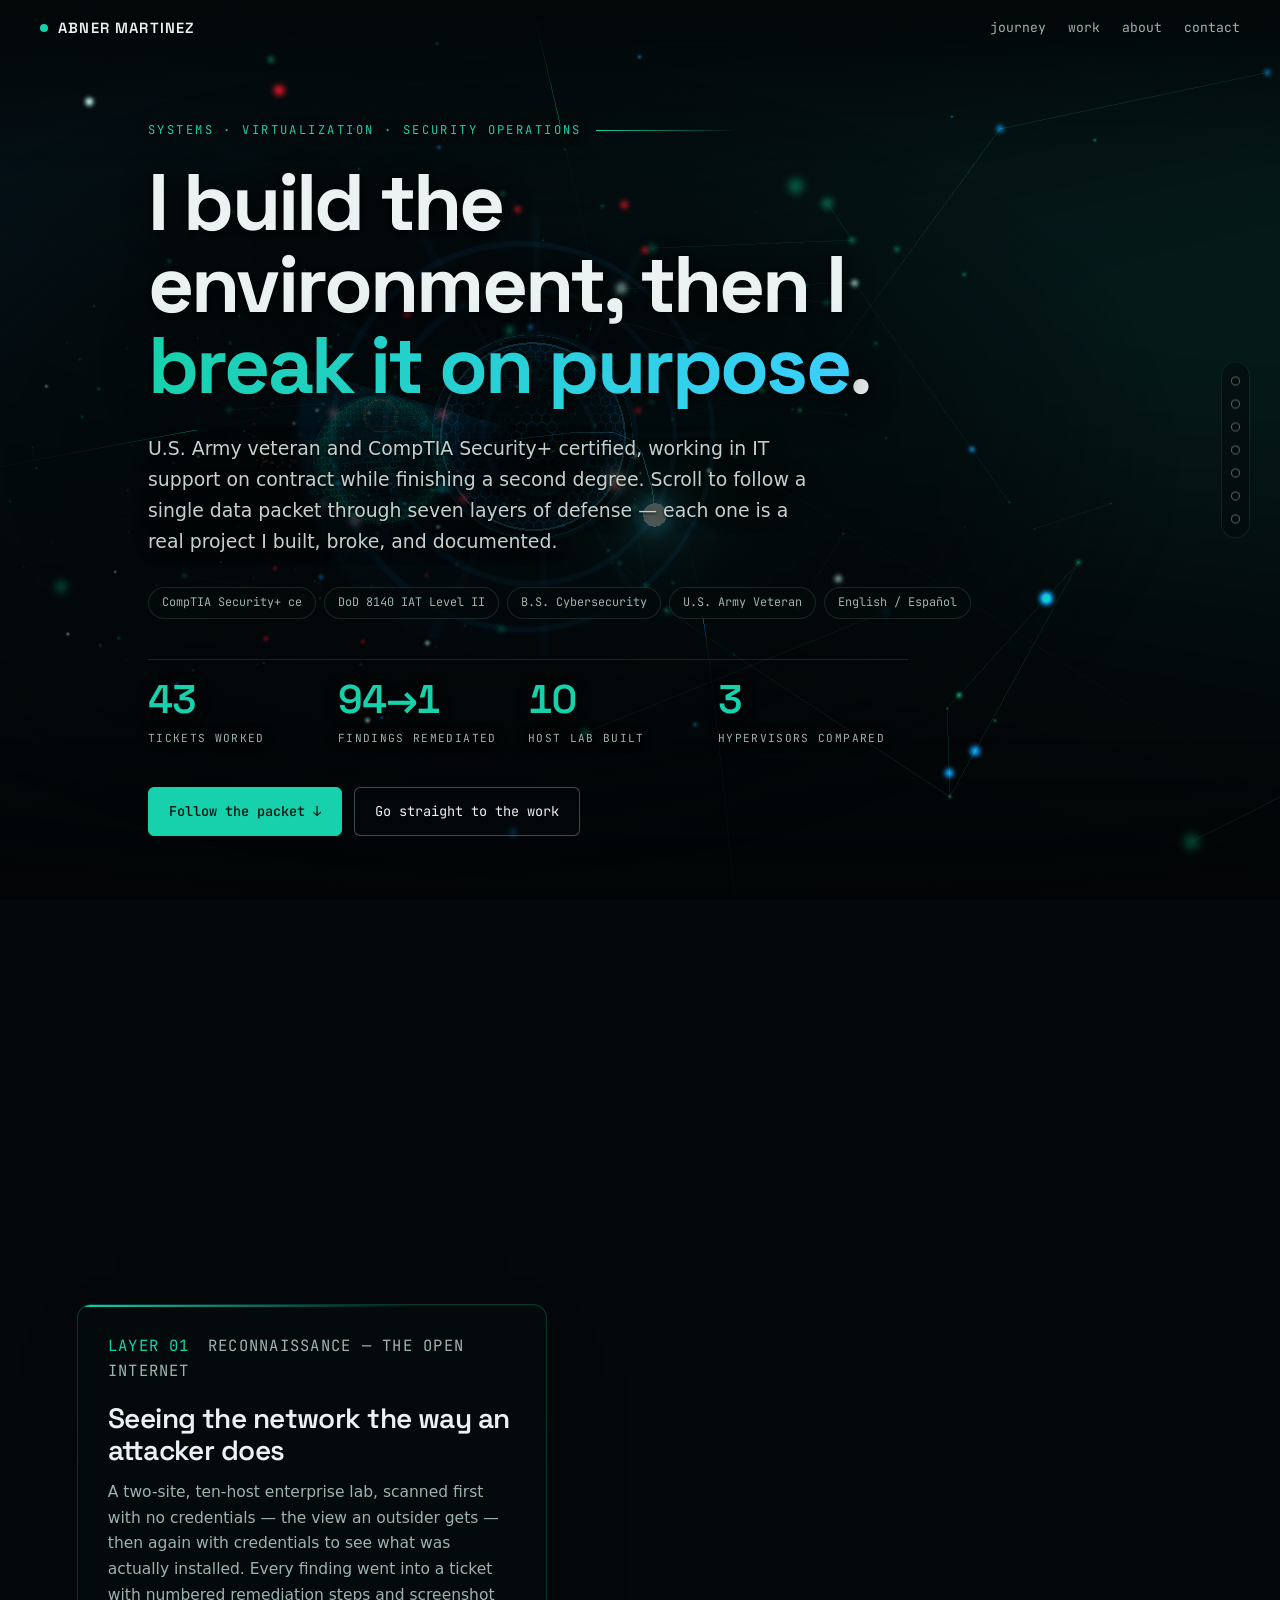
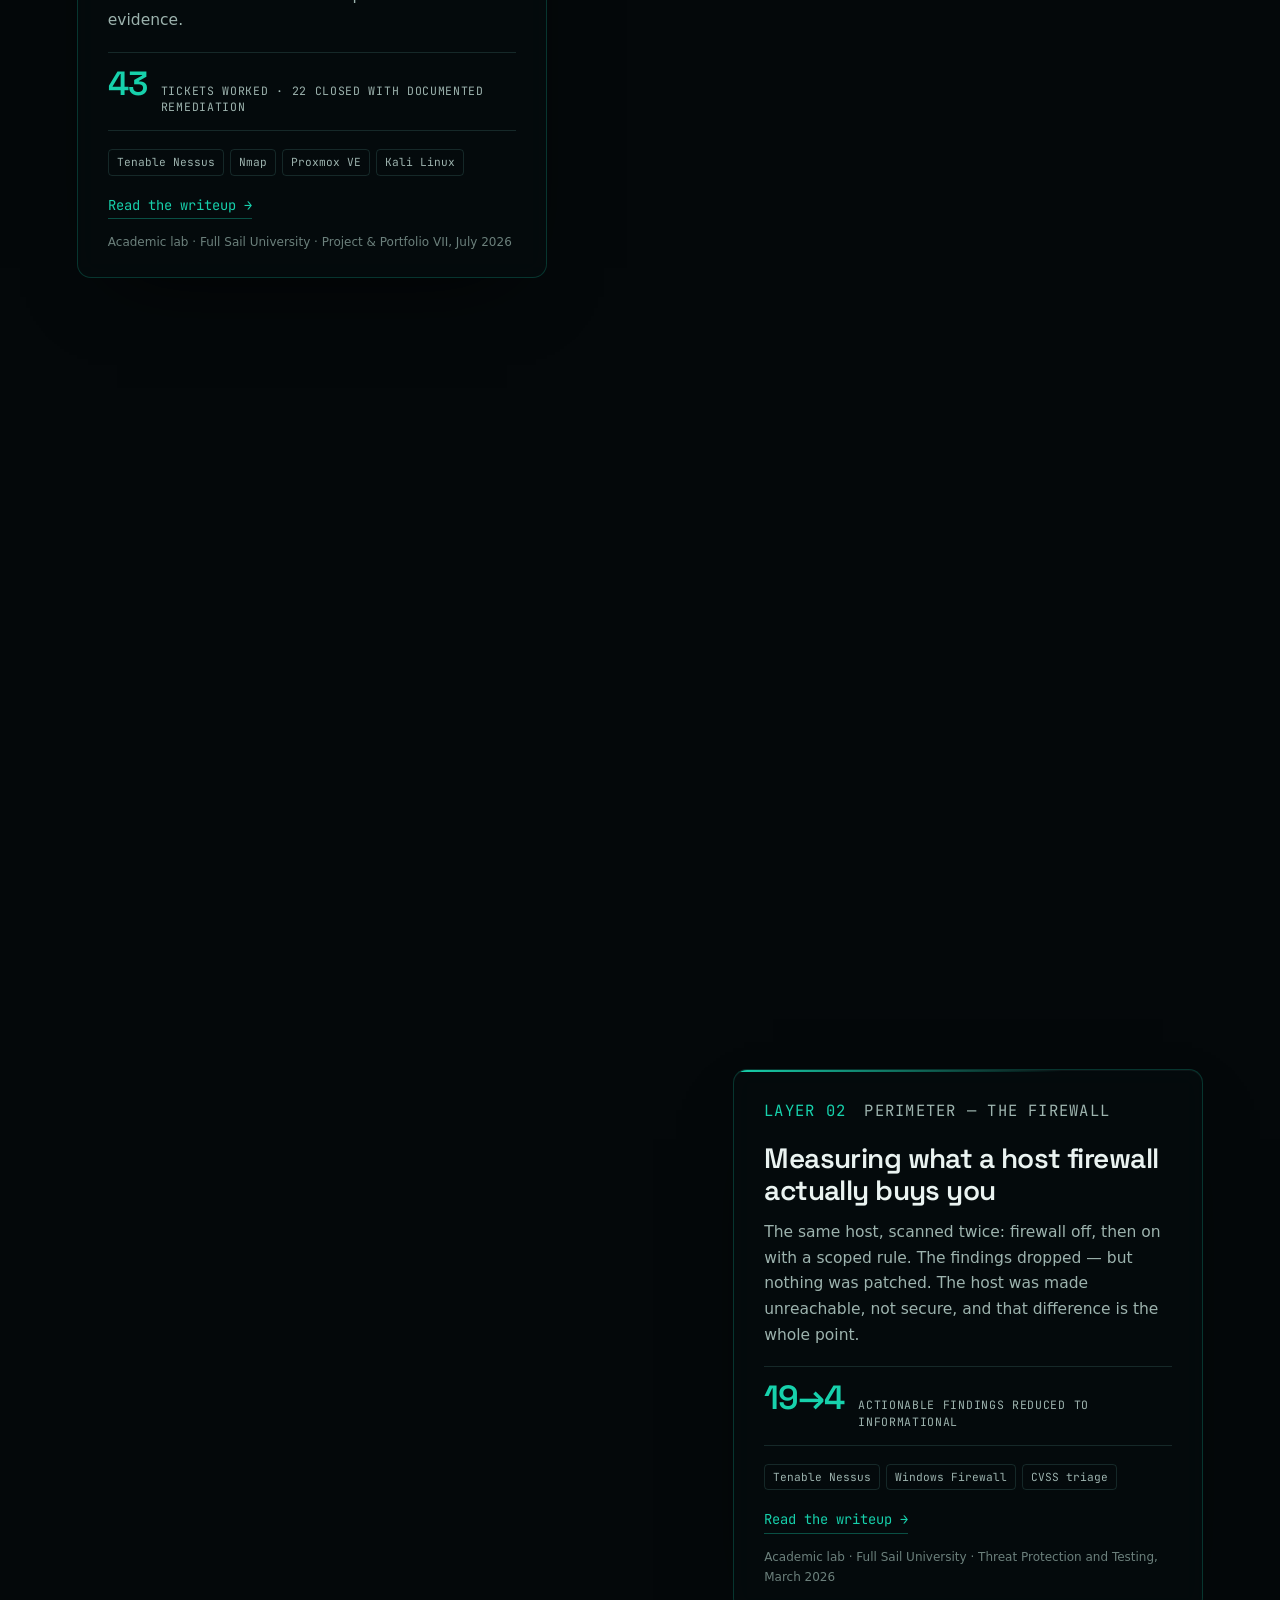
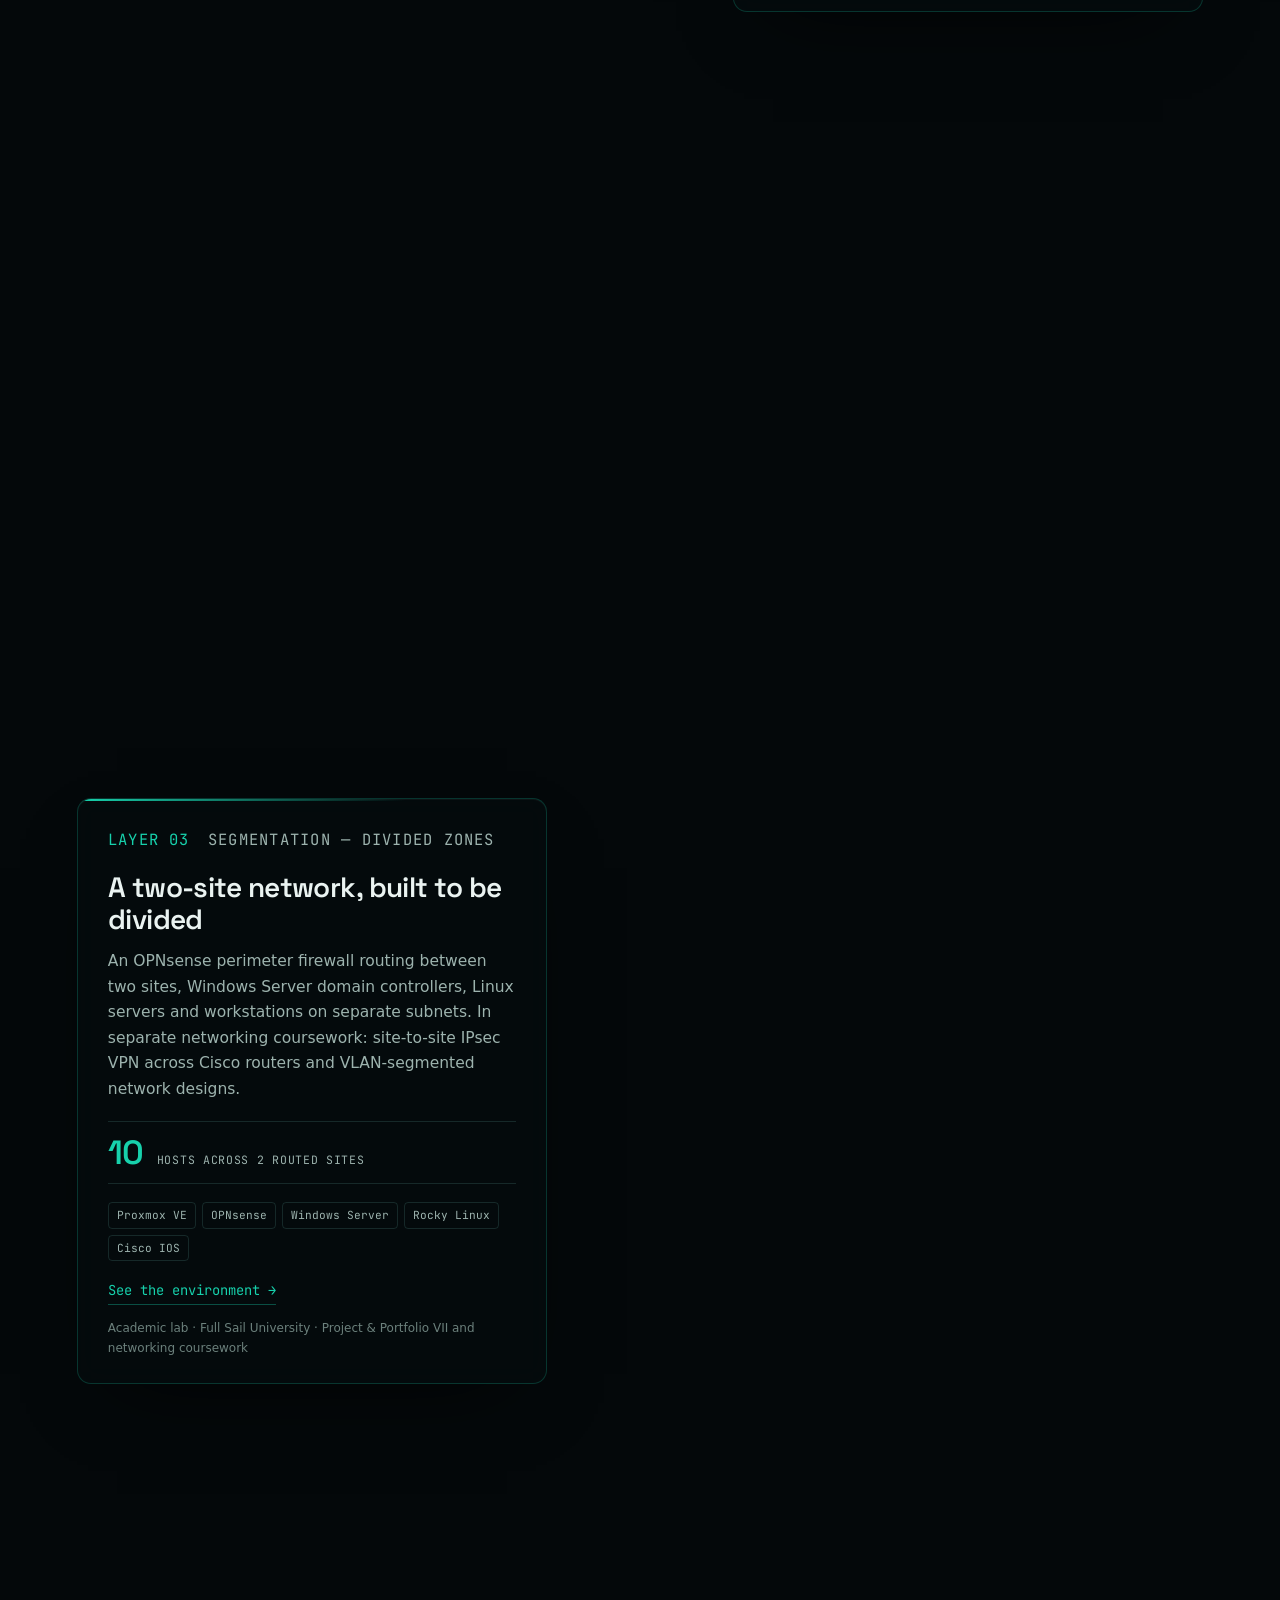
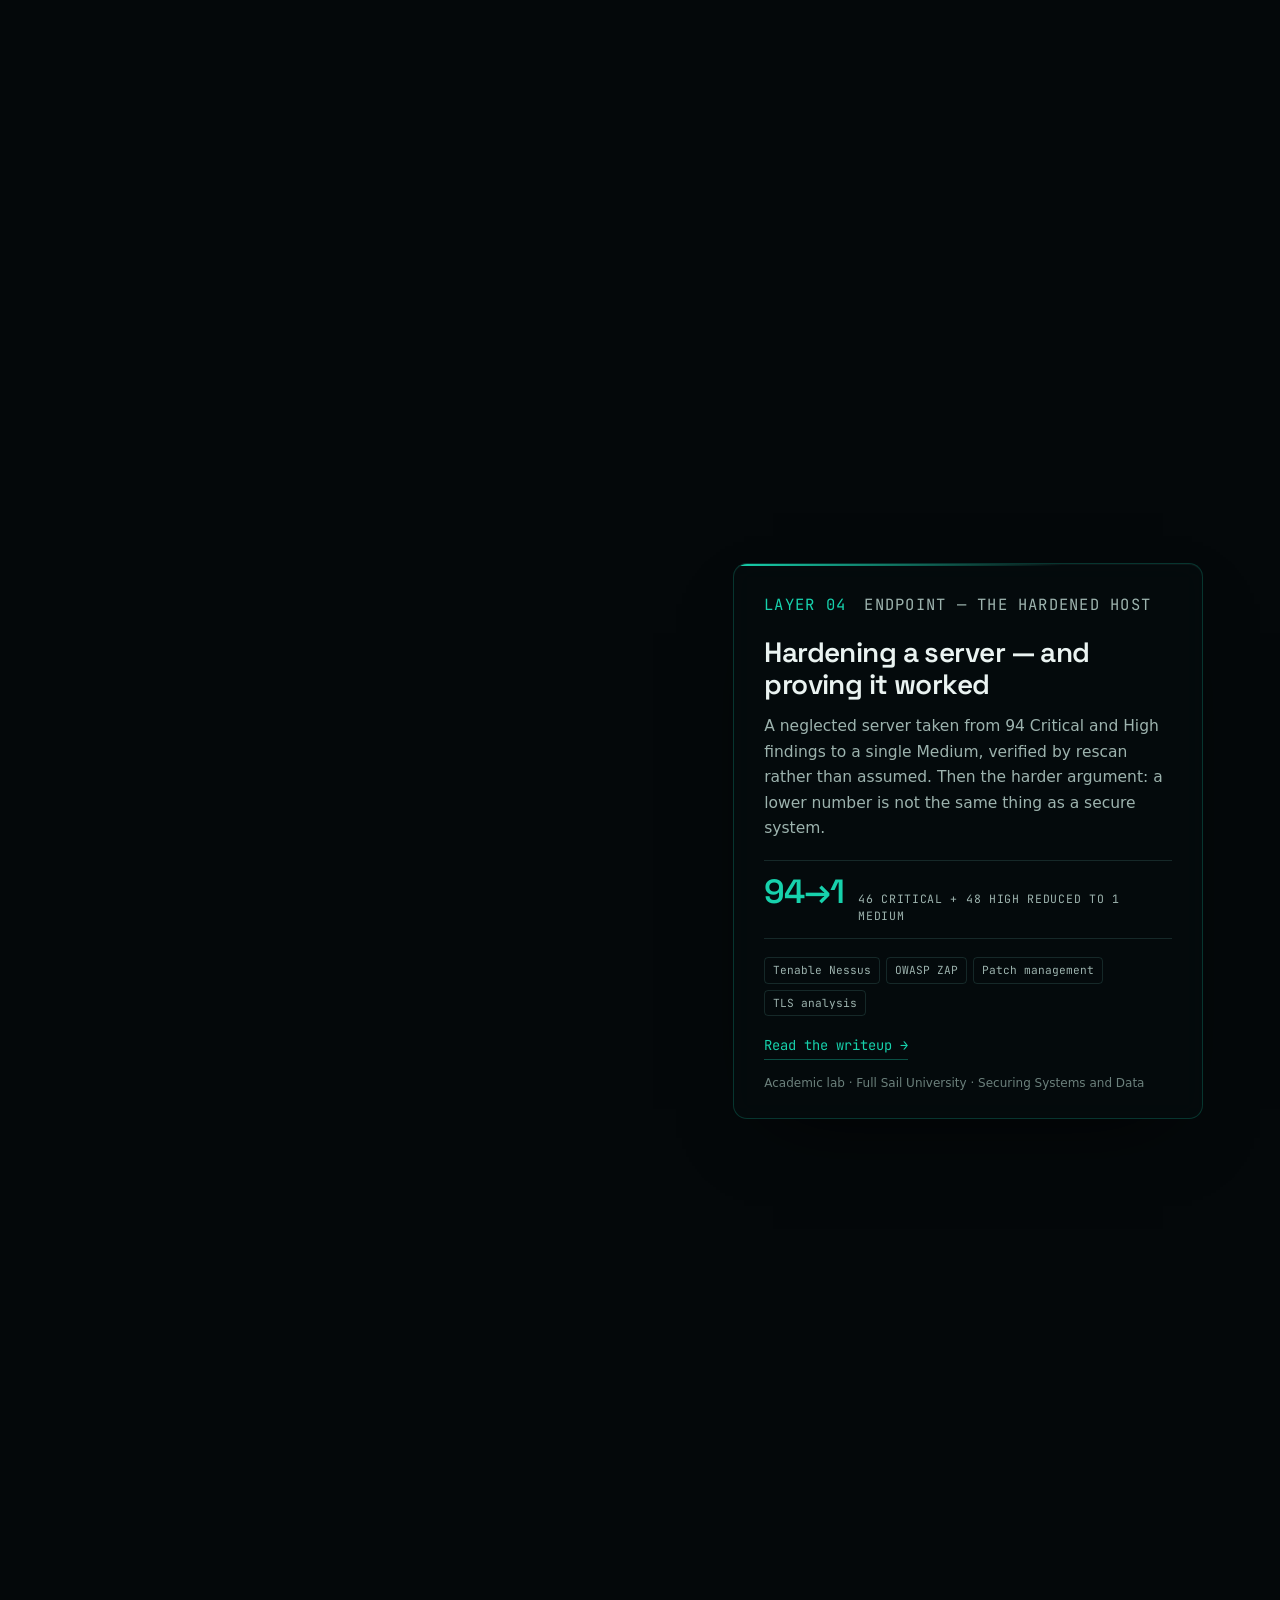
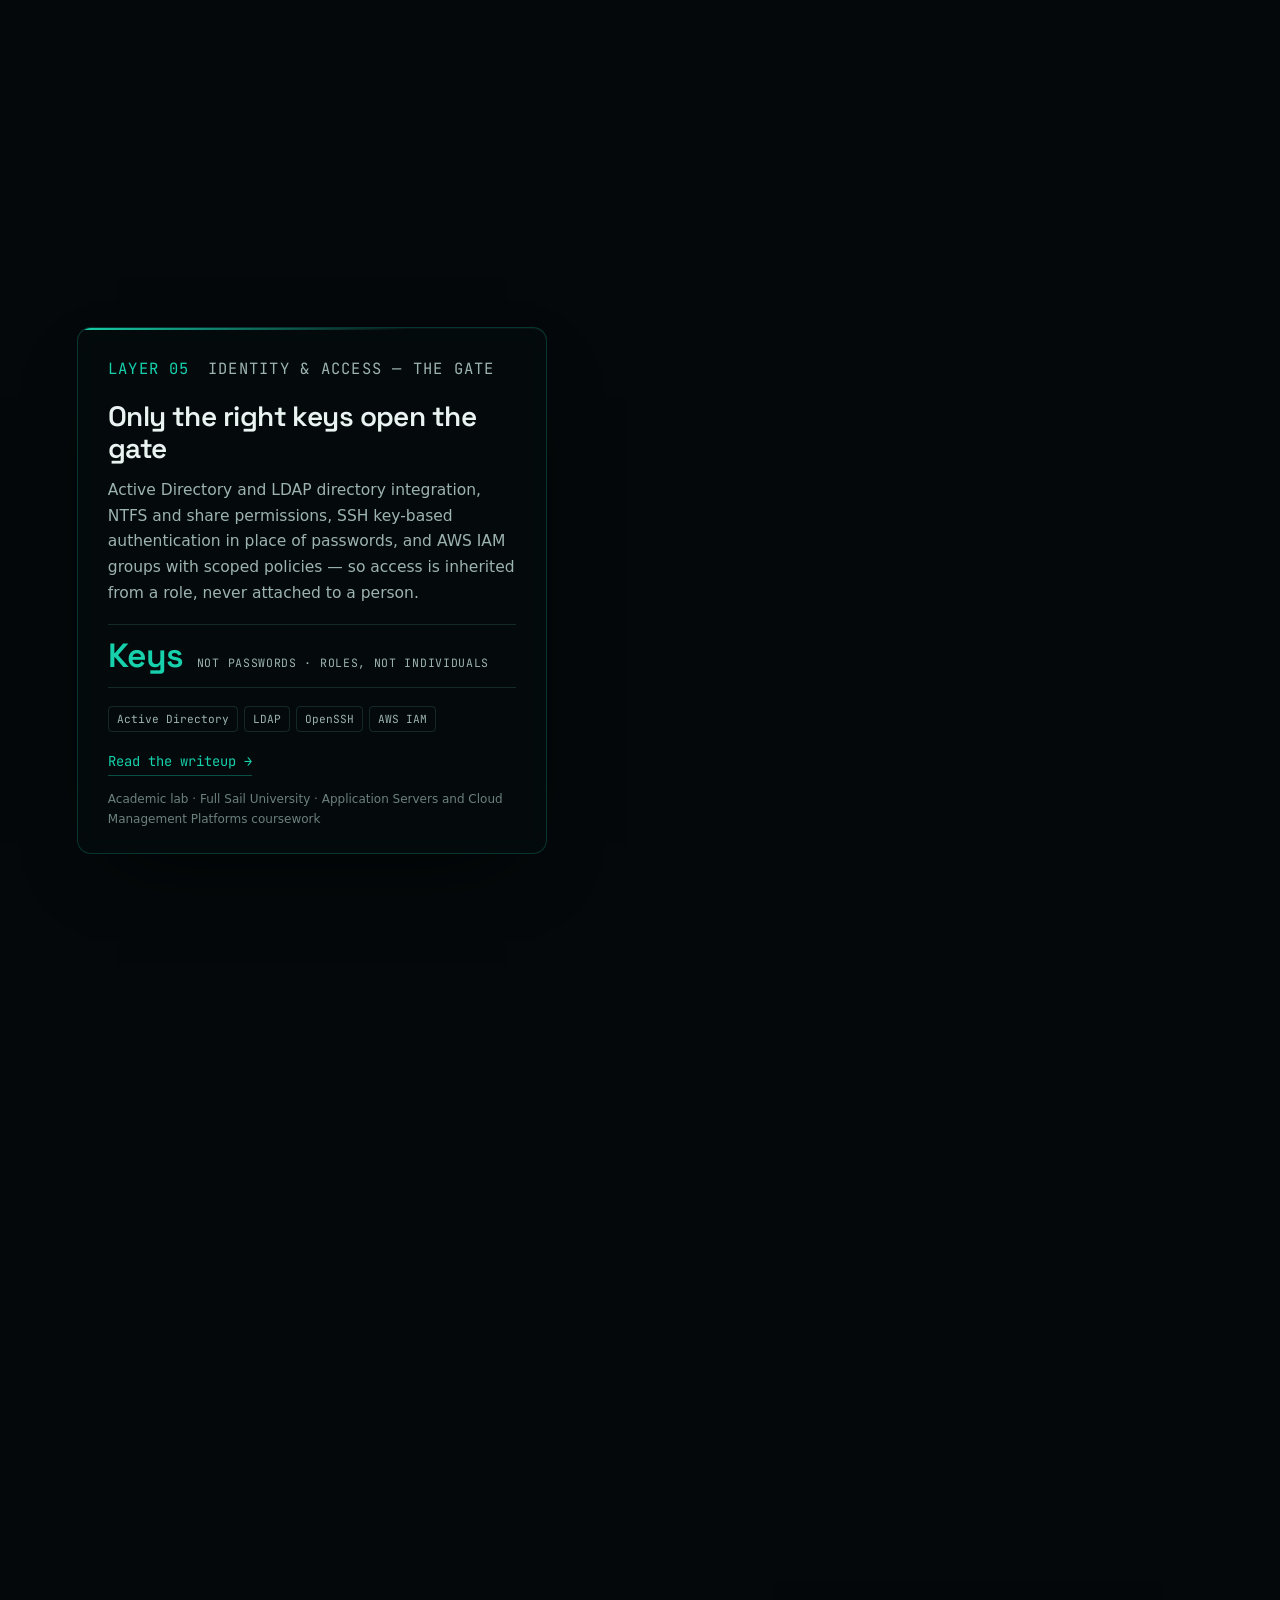
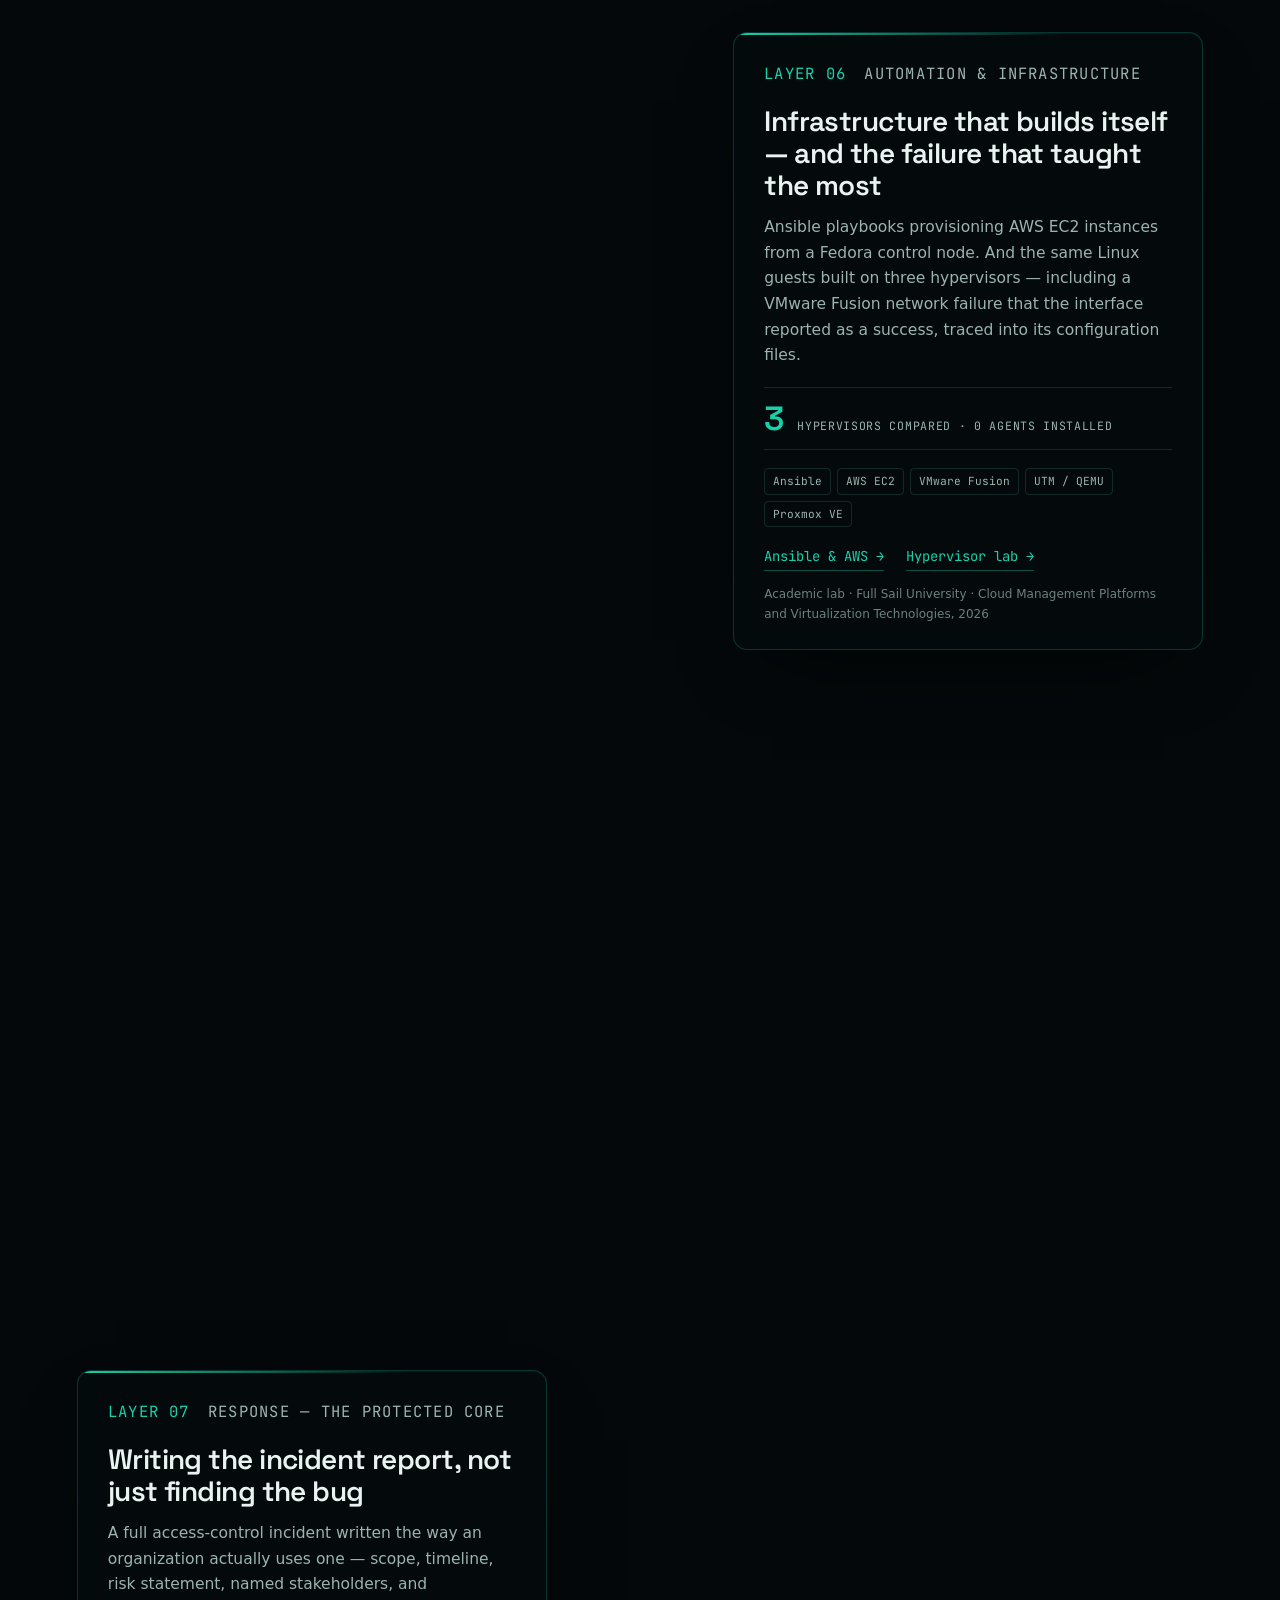
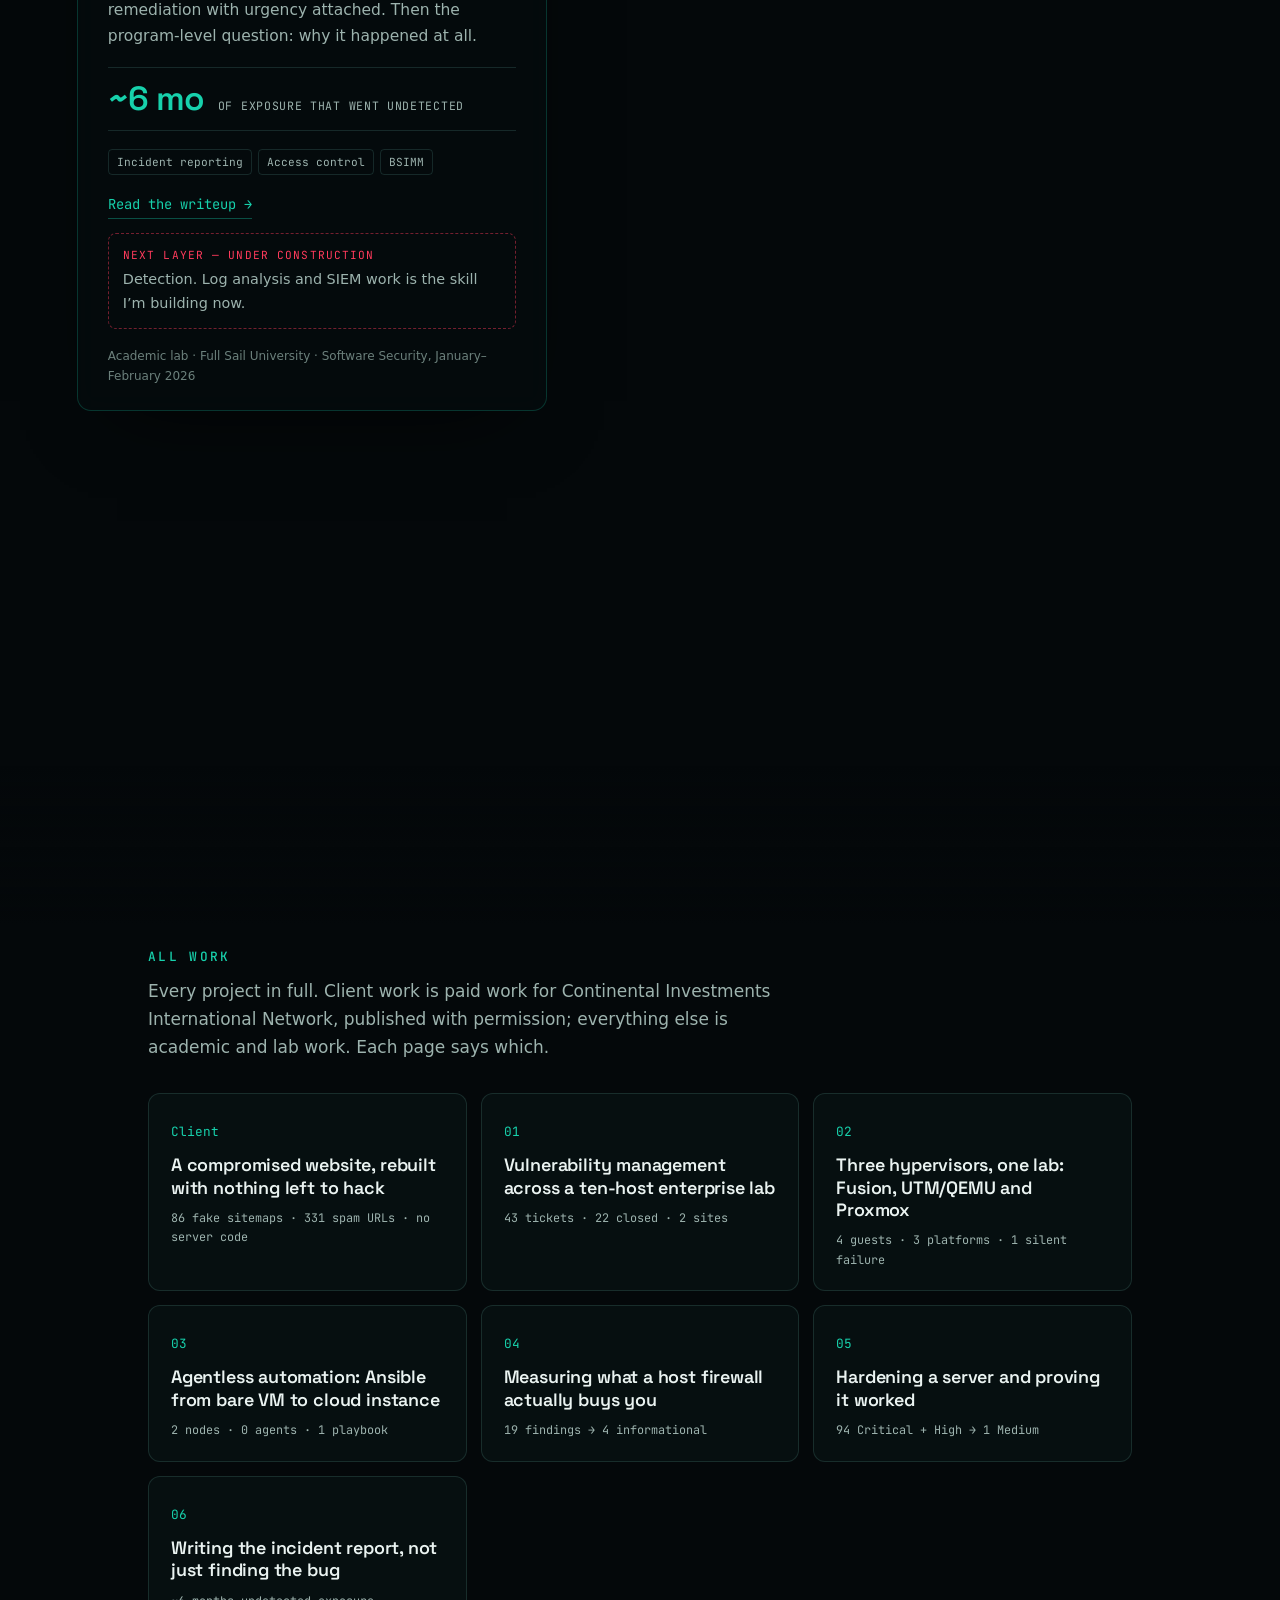
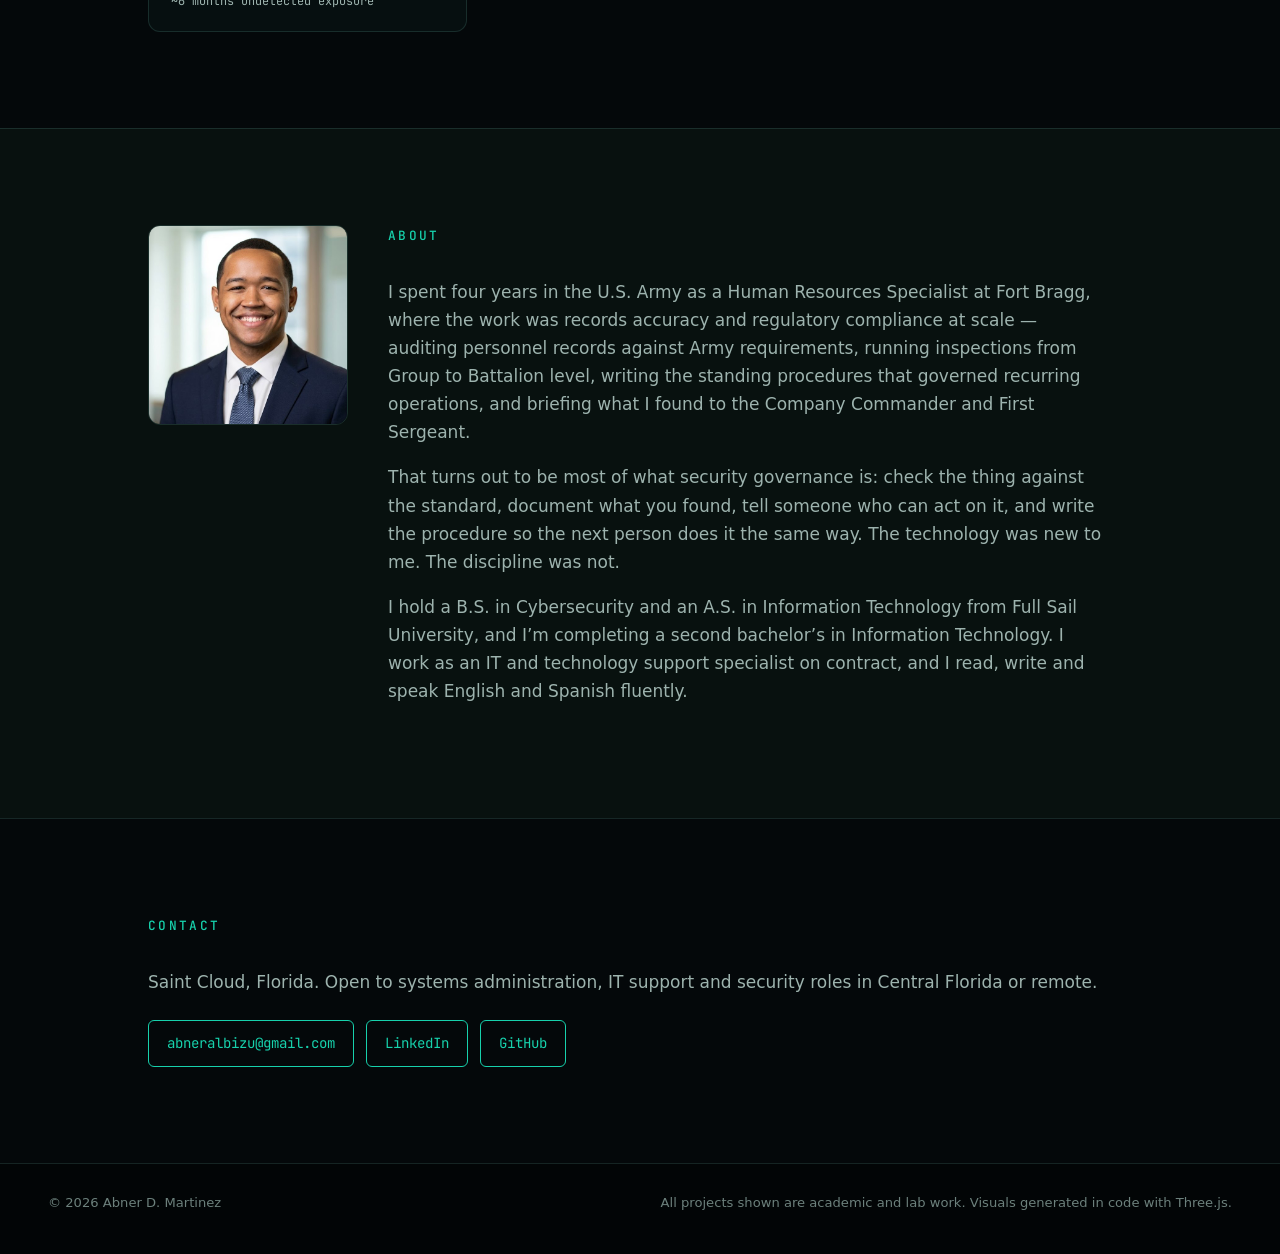
==== commit b5dfb0e9: "Client work: NCCMN compromise and rebuild" ====
--- a/index.html
+++ b/index.html
@@ -188,8 +188,9 @@
   <!-- ================= ALL WORK ================= -->
   <section class="solid" id="work">
     <div class="wrap">
-      <div class="sec-head"><h2>All work</h2><p>Every project in full. All are academic and lab work, labeled as such on each page.</p></div>
+      <div class="sec-head"><h2>All work</h2><p>Every project in full. Client work is paid work for Continental Investments International Network, published with permission; everything else is academic and lab work. Each page says which.</p></div>
       <div class="grid">
+        <a class="w" href="projects/nccmn-website-compromise.html"><span class="n">Client</span><h3>A compromised website, rebuilt with nothing left to hack</h3><p>86 fake sitemaps &middot; 331 spam URLs &middot; no server code</p></a>
         <a class="w" href="projects/vulnerability-management-program.html"><span class="n">01</span><h3>Vulnerability management across a ten-host enterprise lab</h3><p>43 tickets &middot; 22 closed &middot; 2 sites</p></a>
         <a class="w" href="projects/hypervisor-lab.html"><span class="n">02</span><h3>Three hypervisors, one lab: Fusion, UTM/QEMU and Proxmox</h3><p>4 guests &middot; 3 platforms &middot; 1 silent failure</p></a>
         <a class="w" href="projects/ansible-aws-automation.html"><span class="n">03</span><h3>Agentless automation: Ansible from bare VM to cloud instance</h3><p>2 nodes &middot; 0 agents &middot; 1 playbook</p></a>
--- a/home.css
+++ b/home.css
@@ -264,3 +264,44 @@
   .nav nav { gap: 16px; font-size: 0.78rem; flex-wrap: nowrap; }
   .nav nav a[href="#layer-1"], .nav nav a[href="#about"] { display: none; }
 }
+
+/* ---------- readability over the 3D scene ---------- */
+.hero .wrap { position: relative; isolation: isolate; }
+.hero .wrap::before {
+  content: ""; position: absolute; z-index: -1; pointer-events: none;
+  inset: -80px -12vw -60px -12vw;
+  background: radial-gradient(ellipse 62% 58% at 38% 50%, rgba(2, 6, 8, 0.78), rgba(2, 6, 8, 0.5) 55%, transparent 82%);
+}
+html.static .hero .wrap::before { display: none; }
+.hero { overflow-x: hidden; overflow-x: clip; }
+@media (max-width: 760px) { .hero .wrap::before { inset: -40px 0 -40px 0; } }
+.hero h1 { text-shadow: 0 2px 6px rgba(0, 0, 0, 0.55), 0 4px 28px rgba(0, 0, 0, 0.75); }
+.hero h1 em { text-shadow: none; filter: drop-shadow(0 2px 6px rgba(0, 0, 0, 0.6)) drop-shadow(0 0 22px rgba(0, 0, 0, 0.55)); }
+.kicker, .stats dd { text-shadow: 0 1px 3px rgba(0, 0, 0, 0.95), 0 0 12px rgba(0, 0, 0, 0.8); }
+.lede { color: #c3d2cf; text-shadow: 0 1px 3px rgba(0, 0, 0, 0.95), 0 0 18px rgba(0, 0, 0, 0.85); }
+.stats dt { text-shadow: 0 2px 14px rgba(0, 0, 0, 0.8); }
+.creds li { background: rgba(4, 10, 11, 0.8); }
+
+/* rail: a dark capsule so dots and labels hold up against bright light */
+.rail {
+  padding: 14px 9px; border-radius: 999px;
+  background: rgba(4, 10, 11, 0.55); border: 1px solid rgba(23, 209, 172, 0.14);
+  -webkit-backdrop-filter: blur(6px); backdrop-filter: blur(6px);
+}
+.rail a { background: rgba(4, 10, 11, 0.7); }
+.rail a.on { background: var(--accent); }
+.rail a.done { background: rgba(23, 209, 172, 0.35); }
+.rail a span {
+  right: 28px; color: var(--ink);
+  background: rgba(4, 10, 11, 0.88); border: 1px solid rgba(23, 209, 172, 0.3);
+  border-radius: 5px; padding: 4px 9px;
+}
+
+/* HUD: below the content layer, on its own backdrop, hidden at the hero and the end */
+.hud {
+  z-index: 3; transition: opacity 0.3s ease;
+  background: rgba(4, 10, 11, 0.62); padding: 9px 14px 9px 12px; border-radius: 0 6px 6px 0;
+  -webkit-backdrop-filter: blur(6px); backdrop-filter: blur(6px);
+}
+.hud.idle { opacity: 0; }
+@media (max-height: 700px), (max-width: 1100px) { .hud { display: none; } }
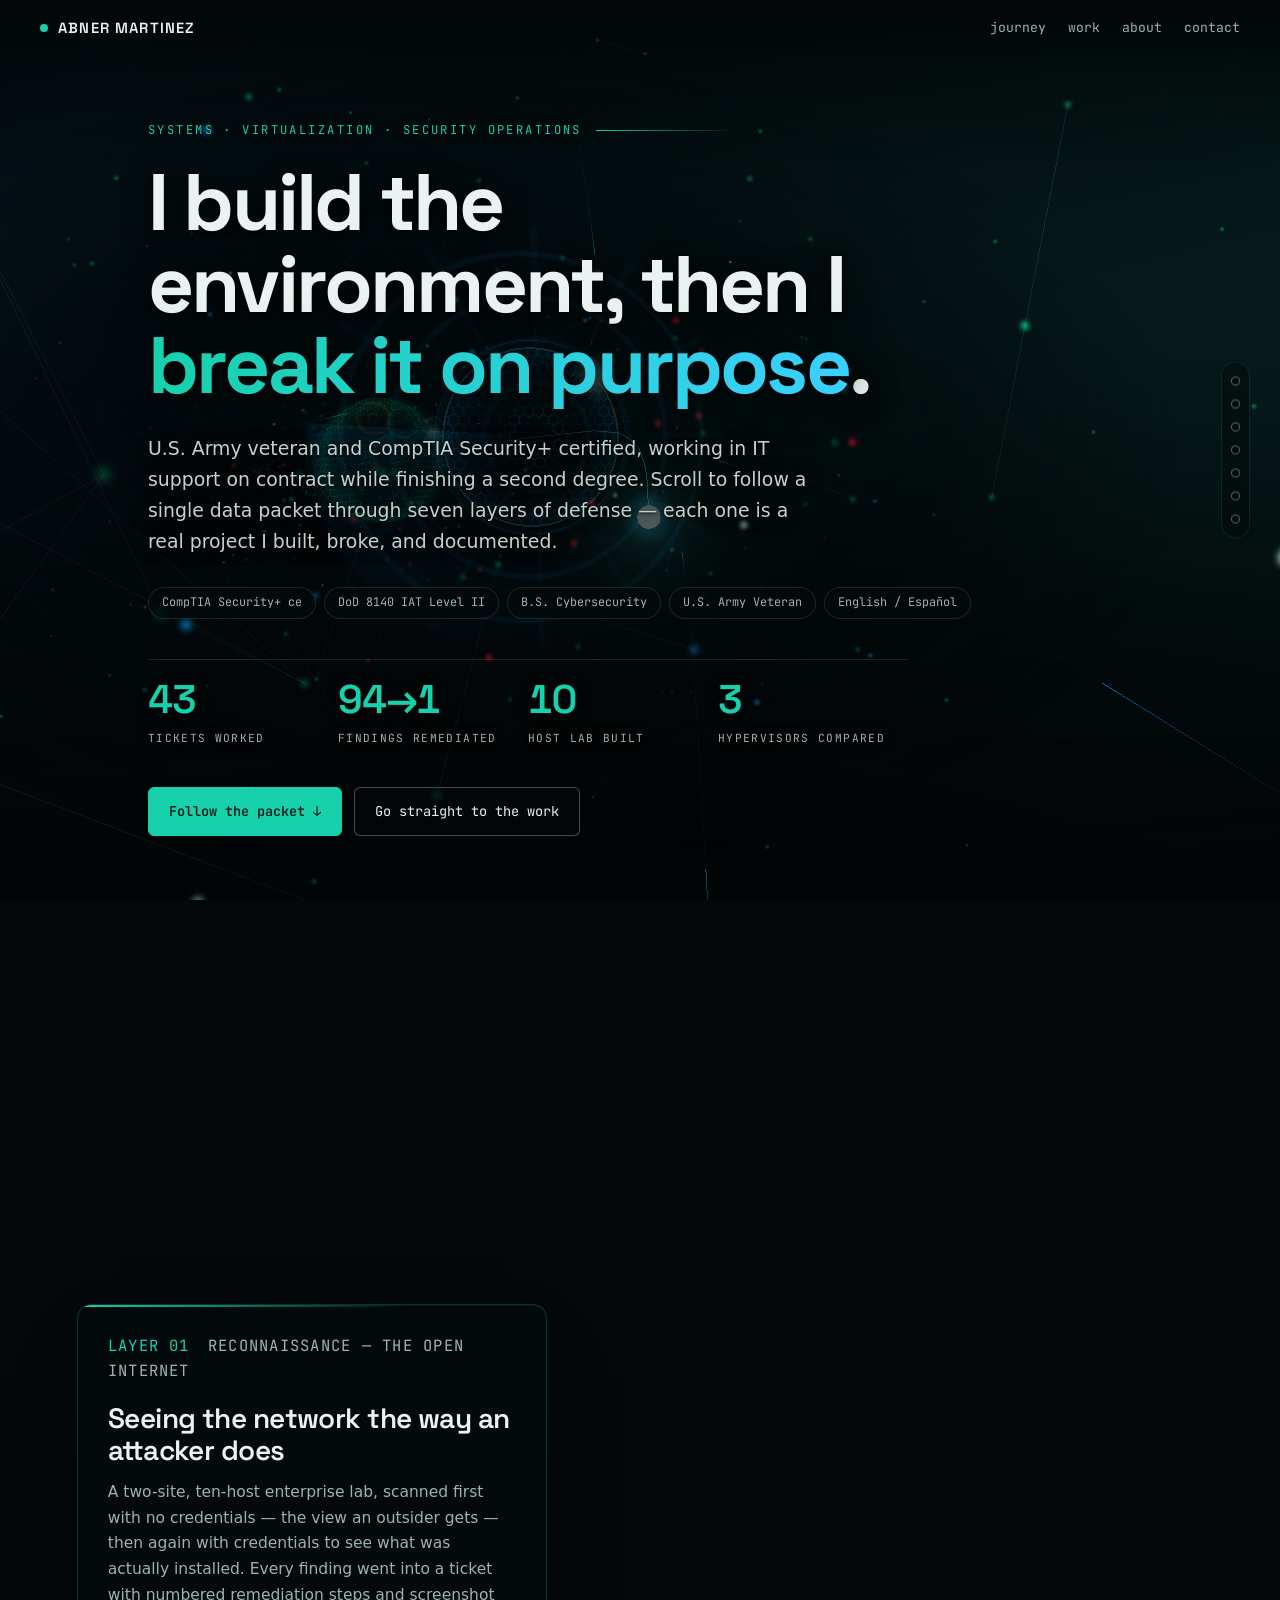
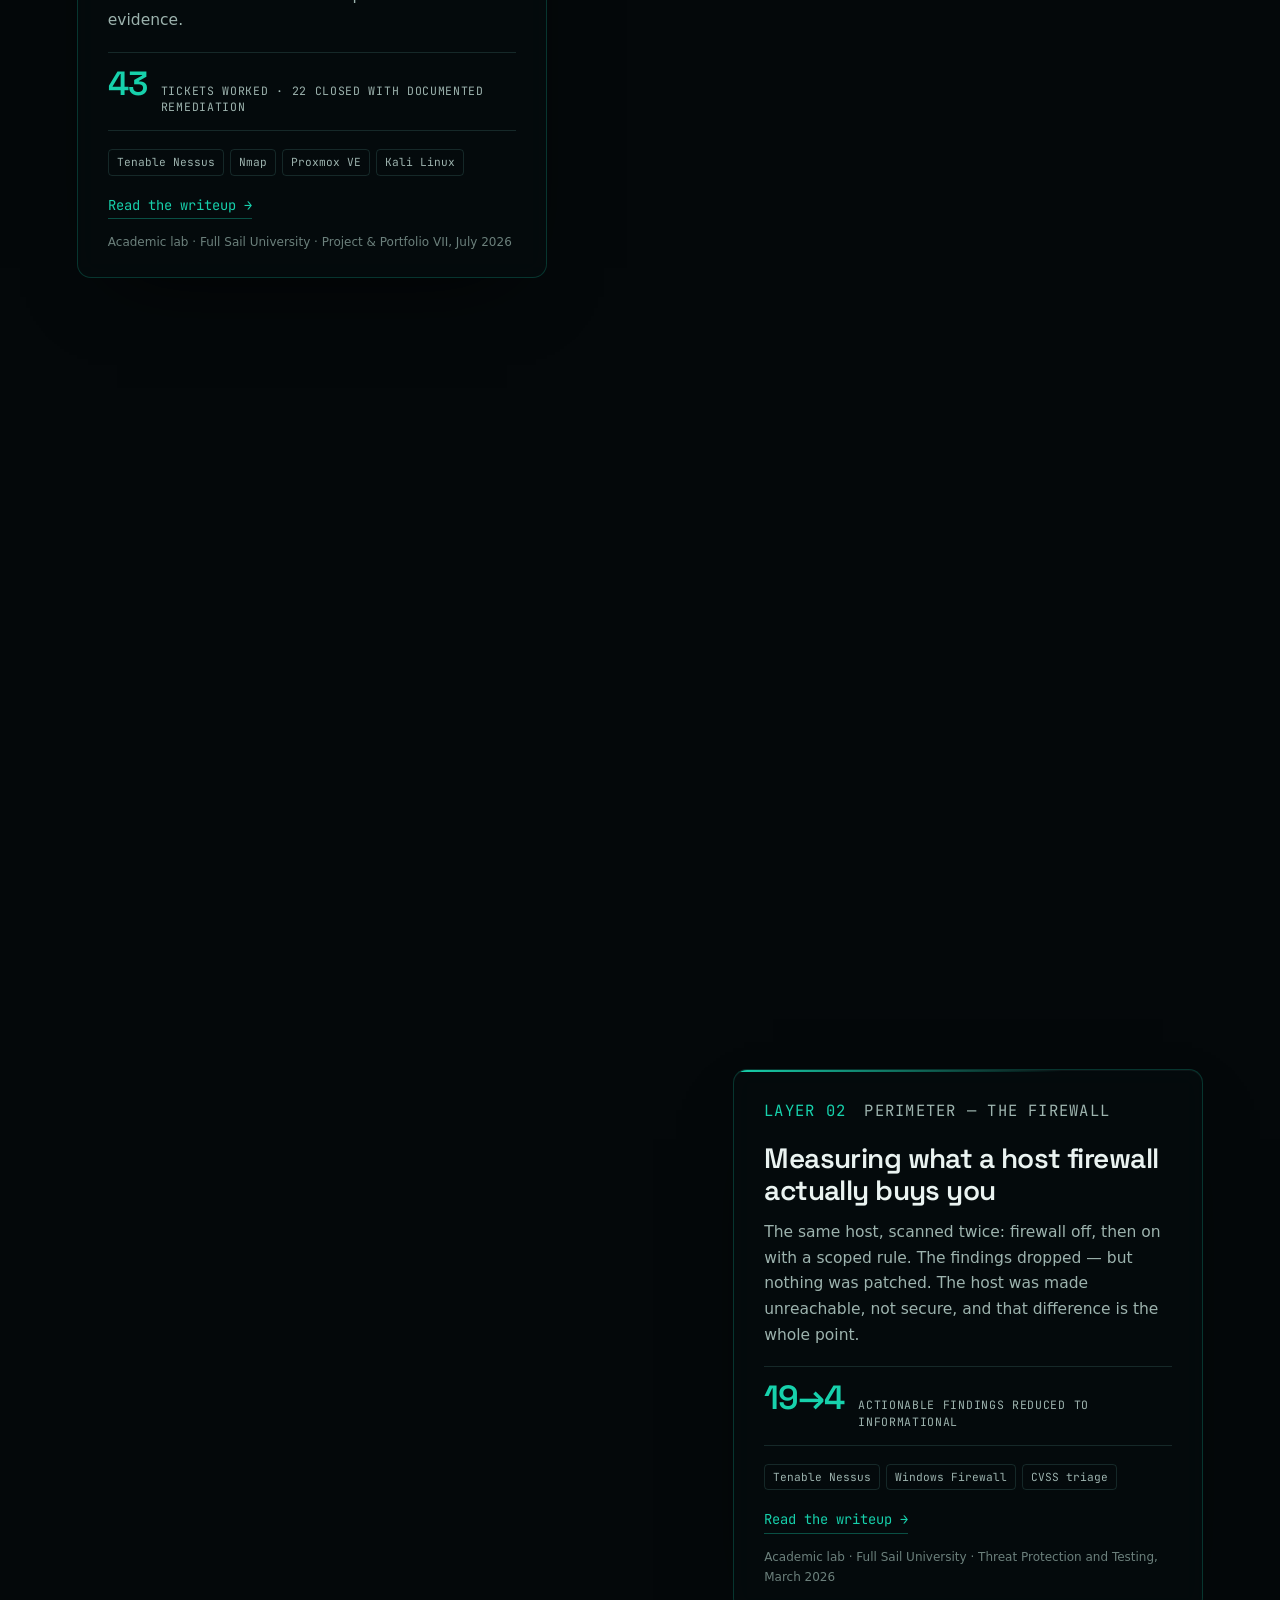
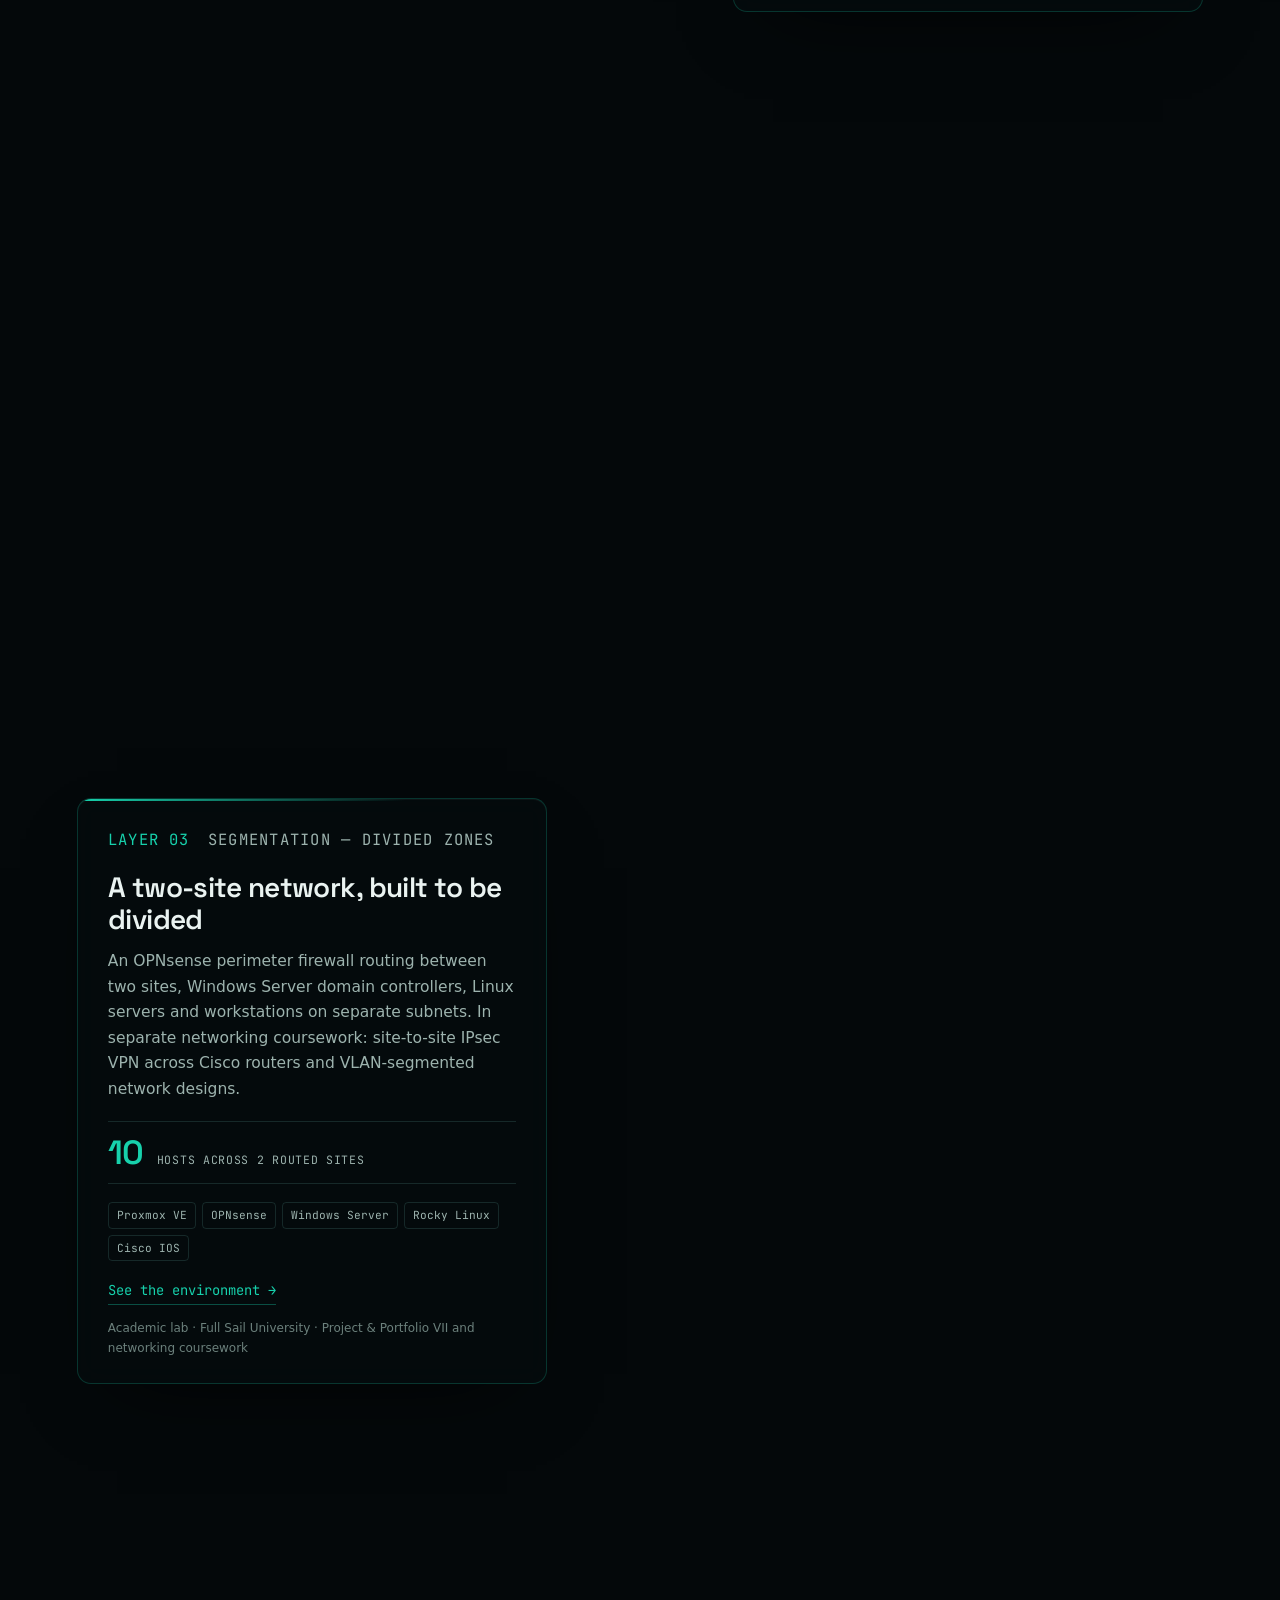
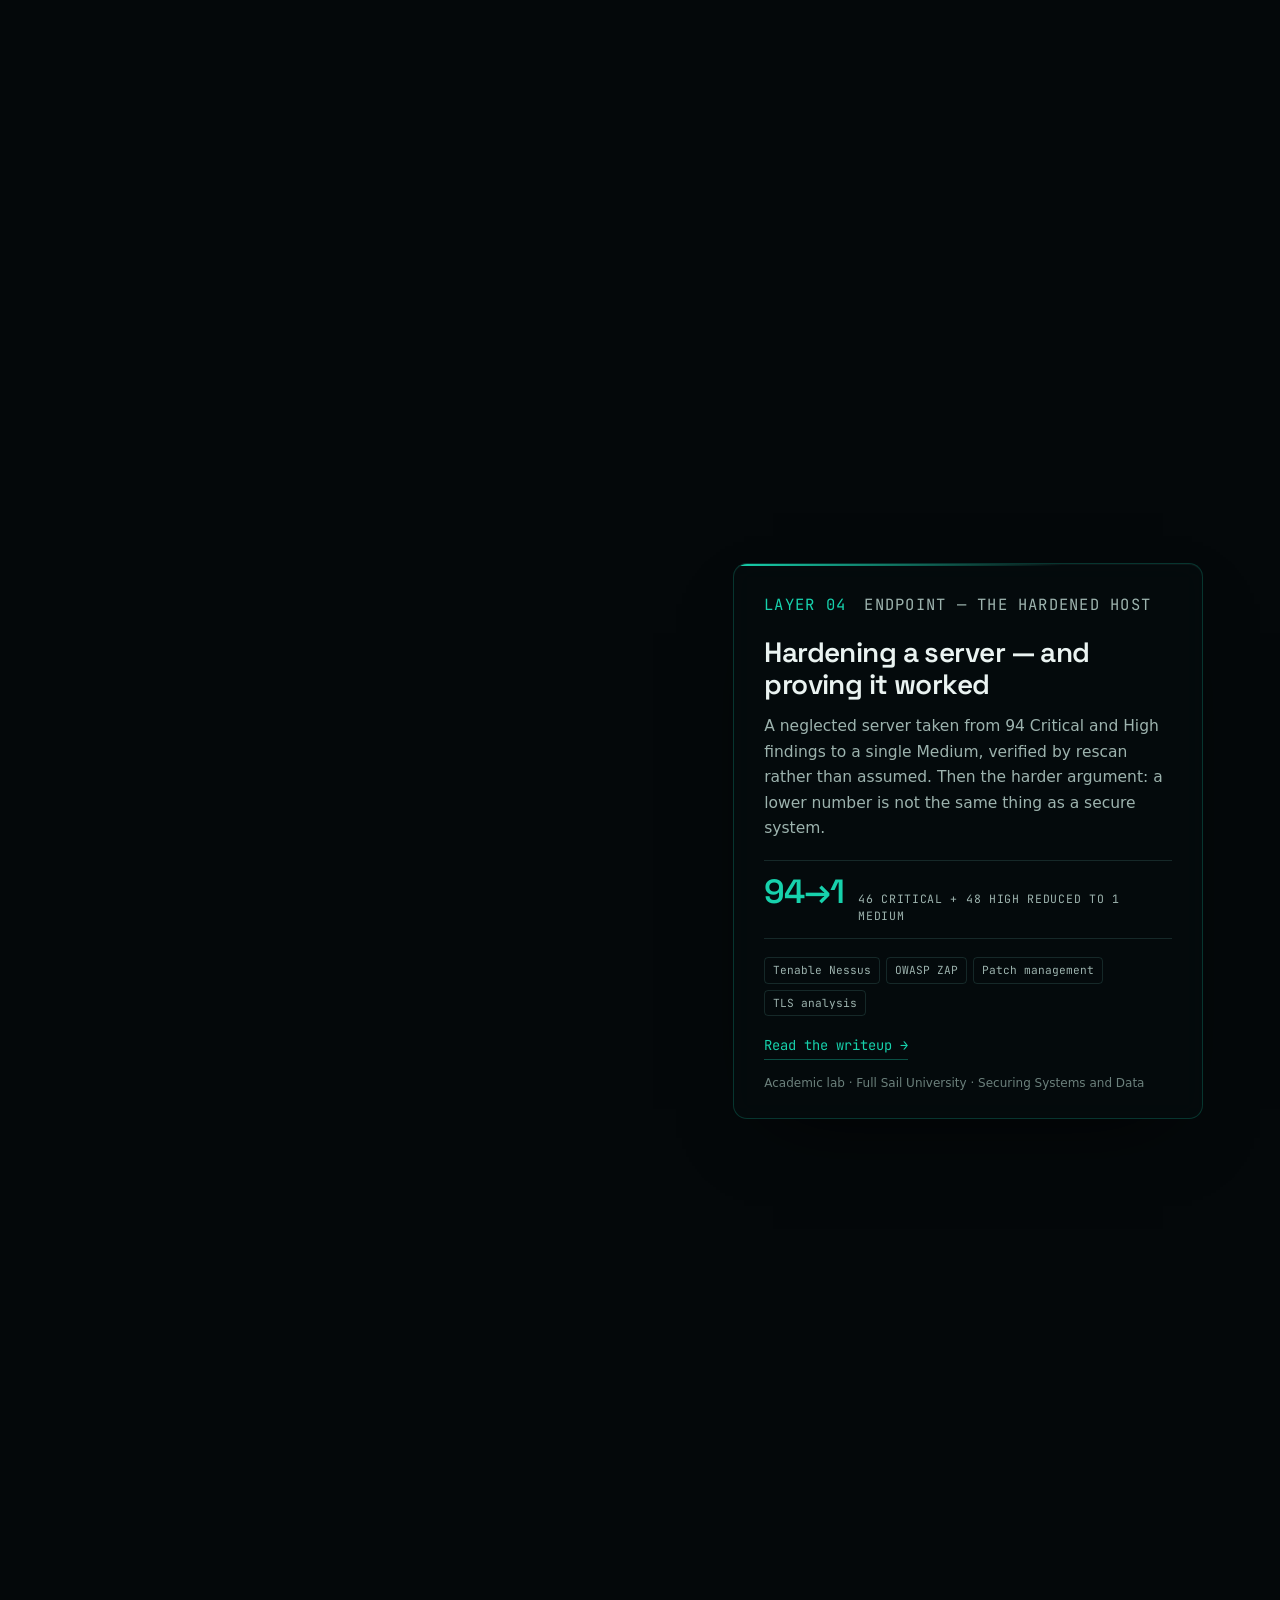
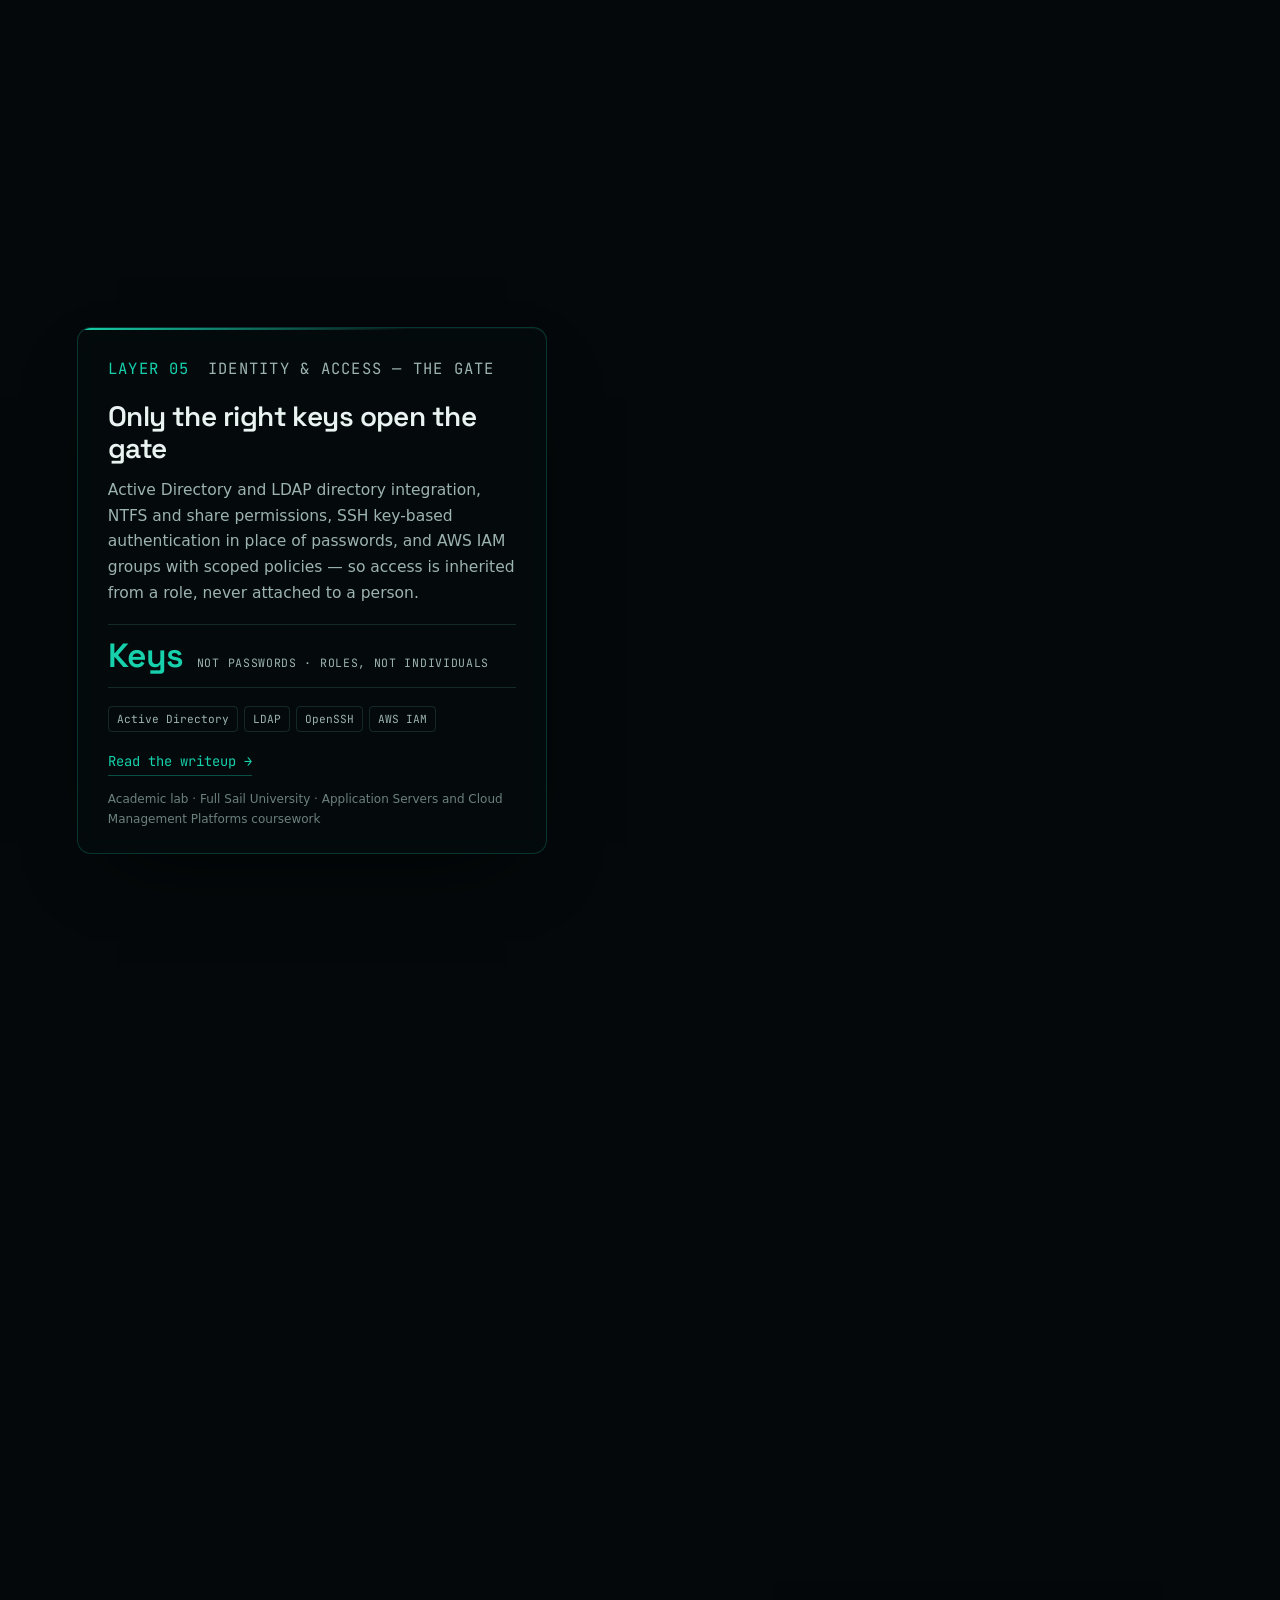
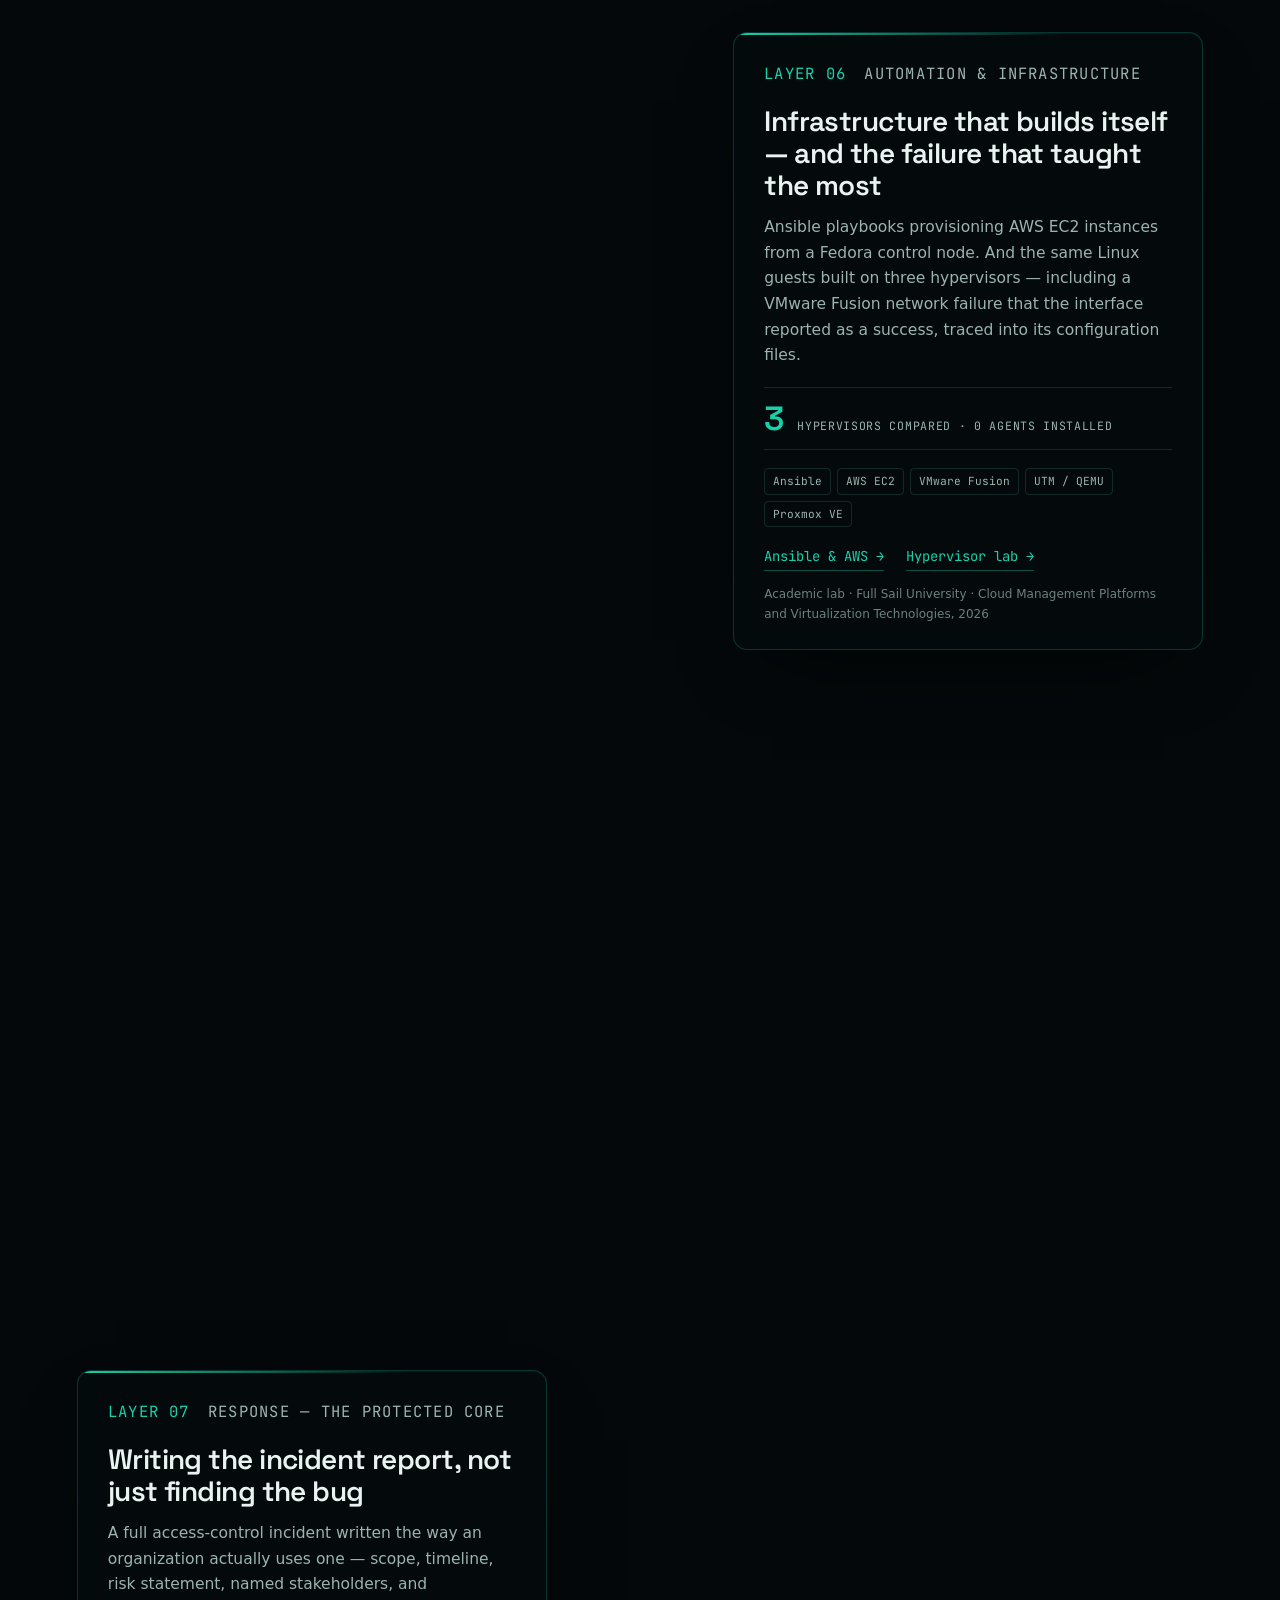
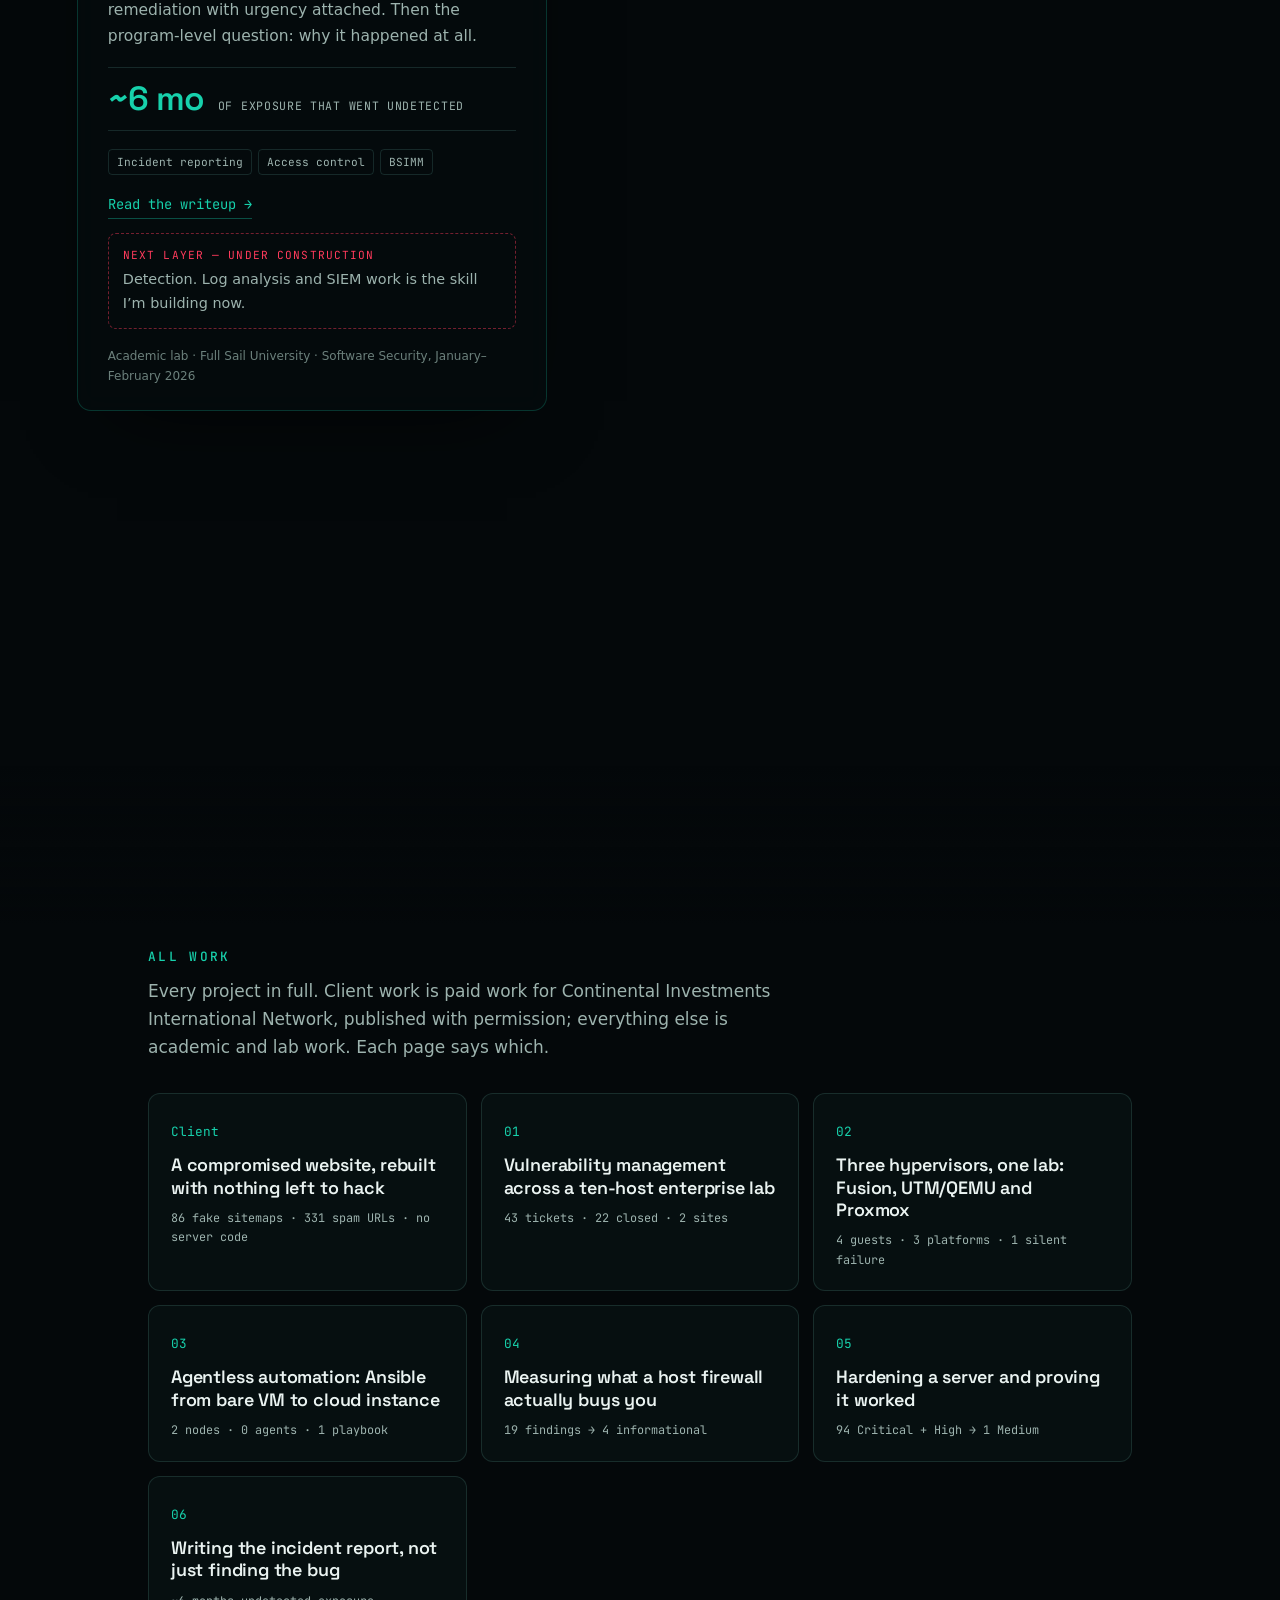
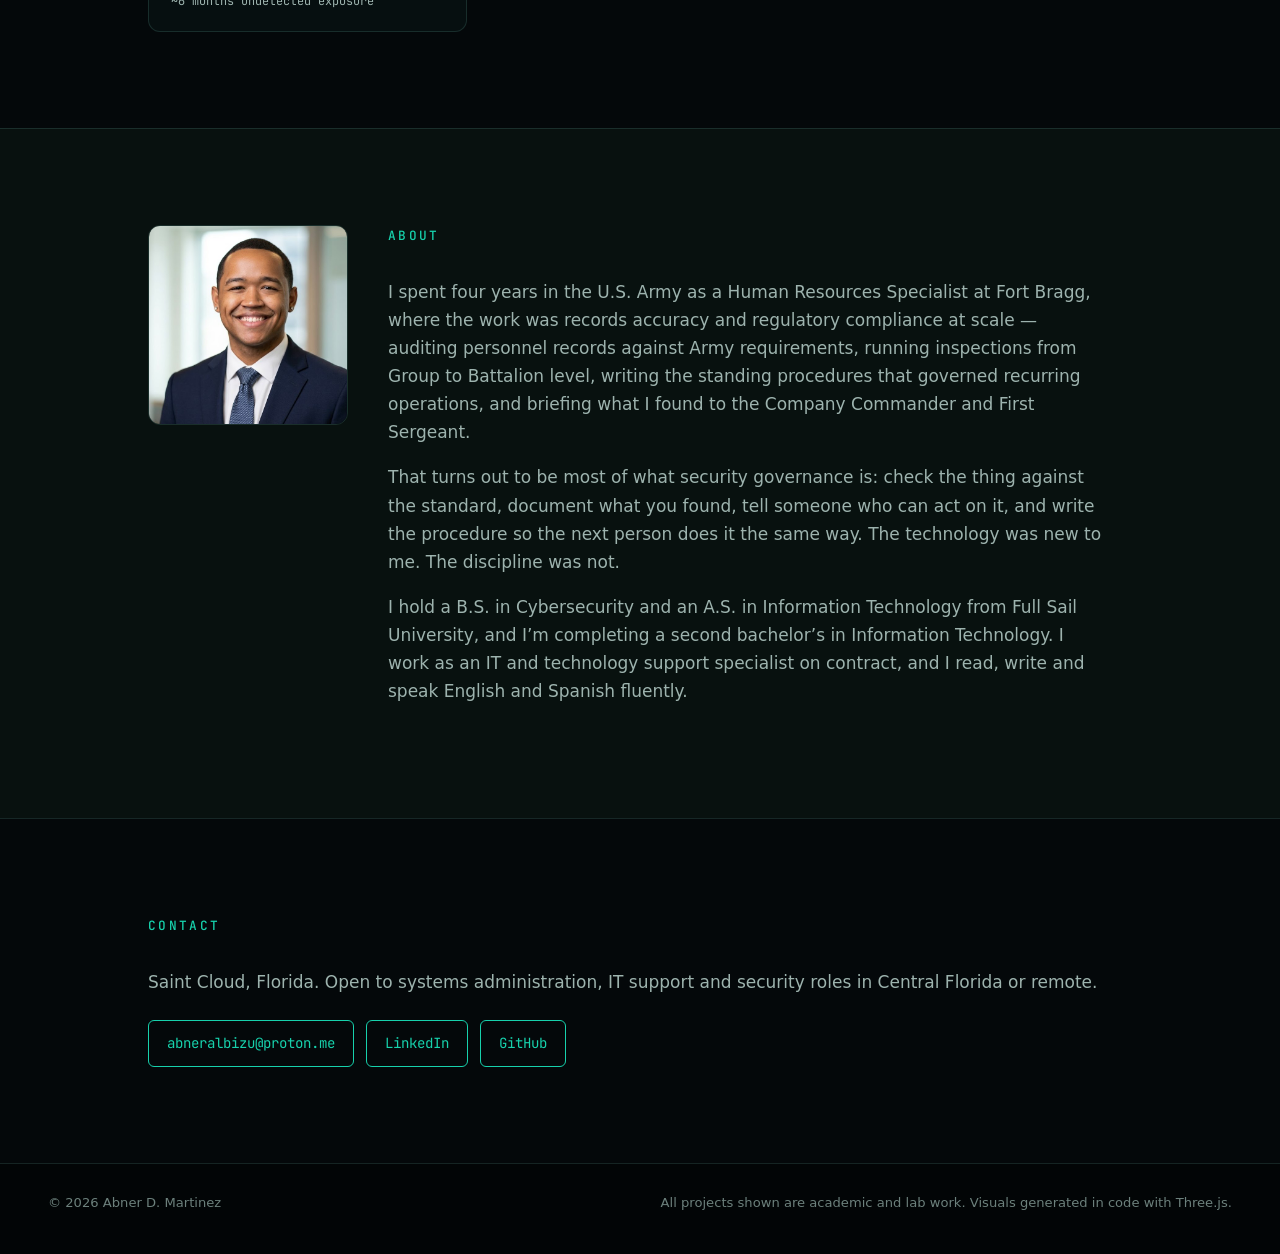
==== commit 811c5ec2: "Contact: switch to Proton email" ====
--- a/index.html
+++ b/index.html
@@ -220,7 +220,7 @@
       <div class="sec-head"><h2>Contact</h2></div>
       <p>Saint Cloud, Florida. Open to systems administration, IT support and security roles in Central Florida or remote.</p>
       <ul class="contact">
-        <li><a href="mailto:abneralbizu@gmail.com">abneralbizu@gmail.com</a></li>
+        <li><a href="mailto:abneralbizu@proton.me">abneralbizu@proton.me</a></li>
         <li><a href="https://www.linkedin.com/in/abner-martinez-albizu-15368433a">LinkedIn</a></li>
         <li><a href="https://github.com/abneralbizu">GitHub</a></li>
       </ul>
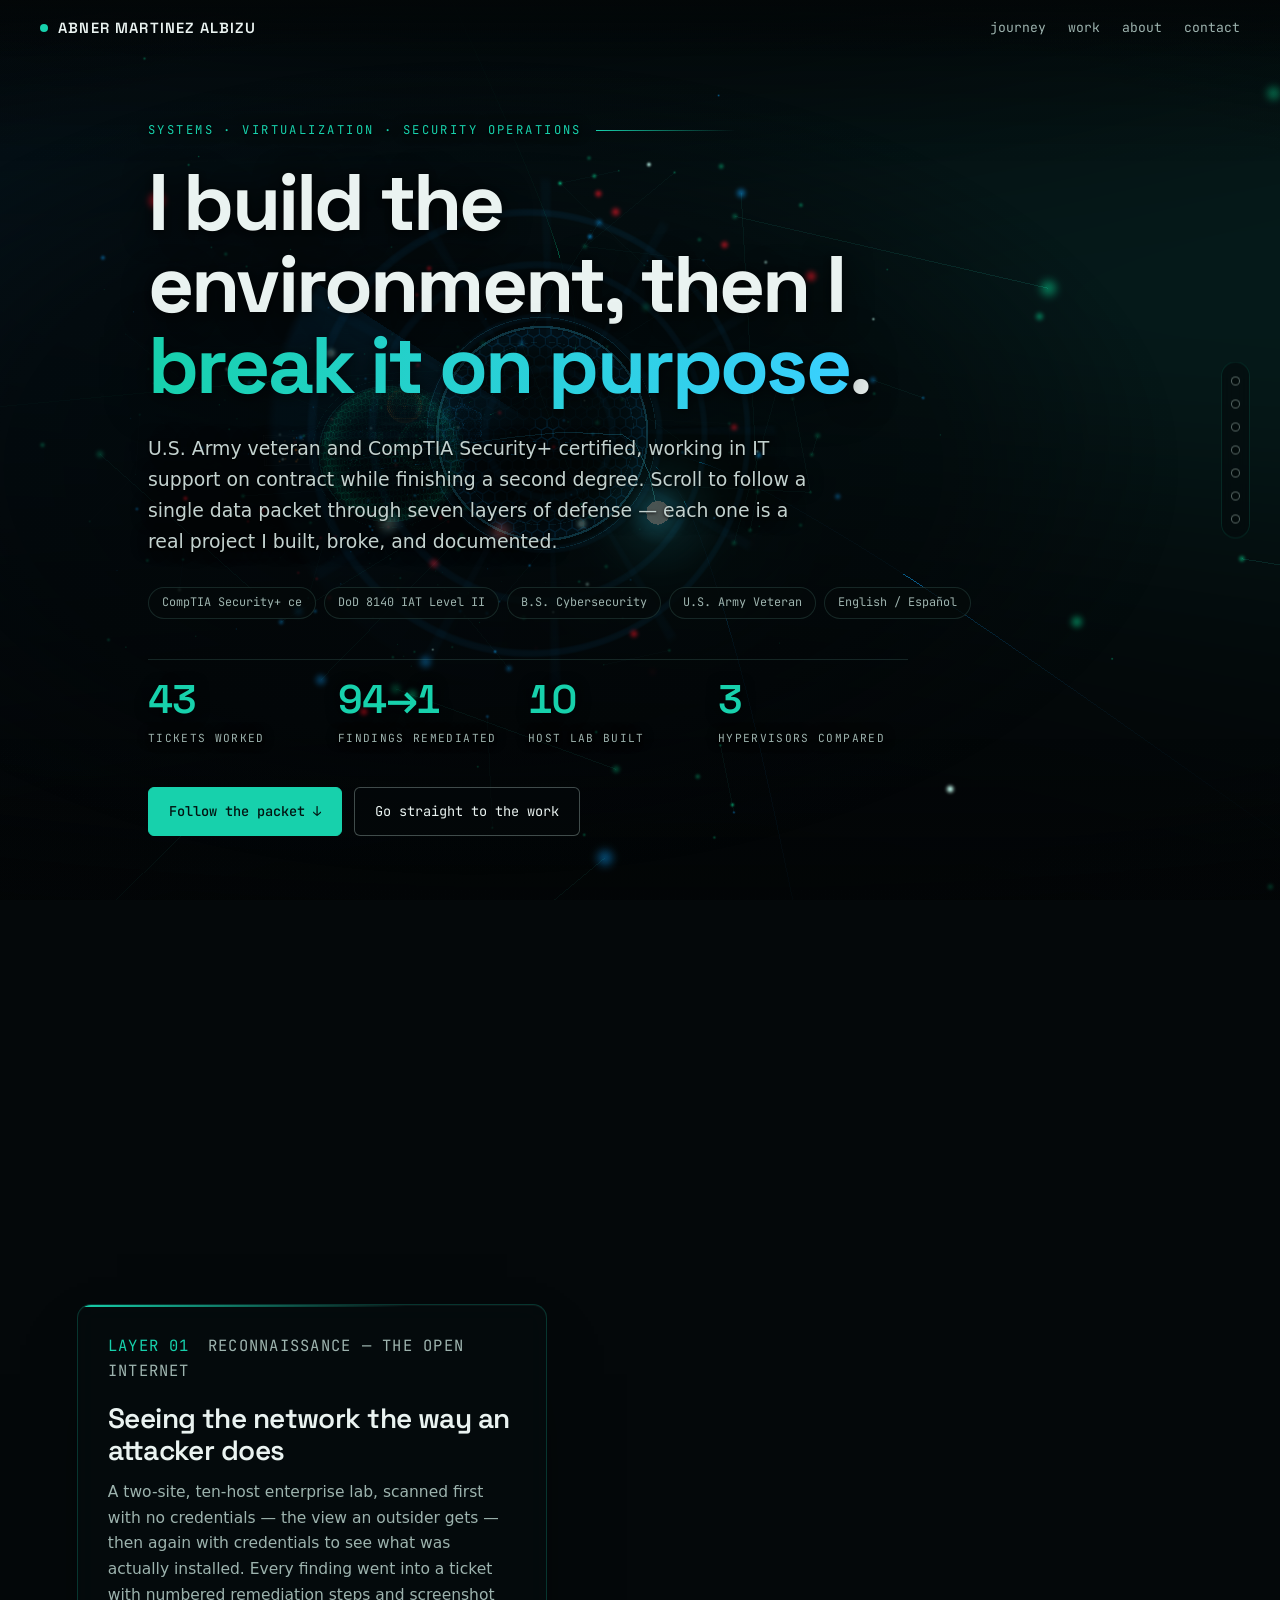
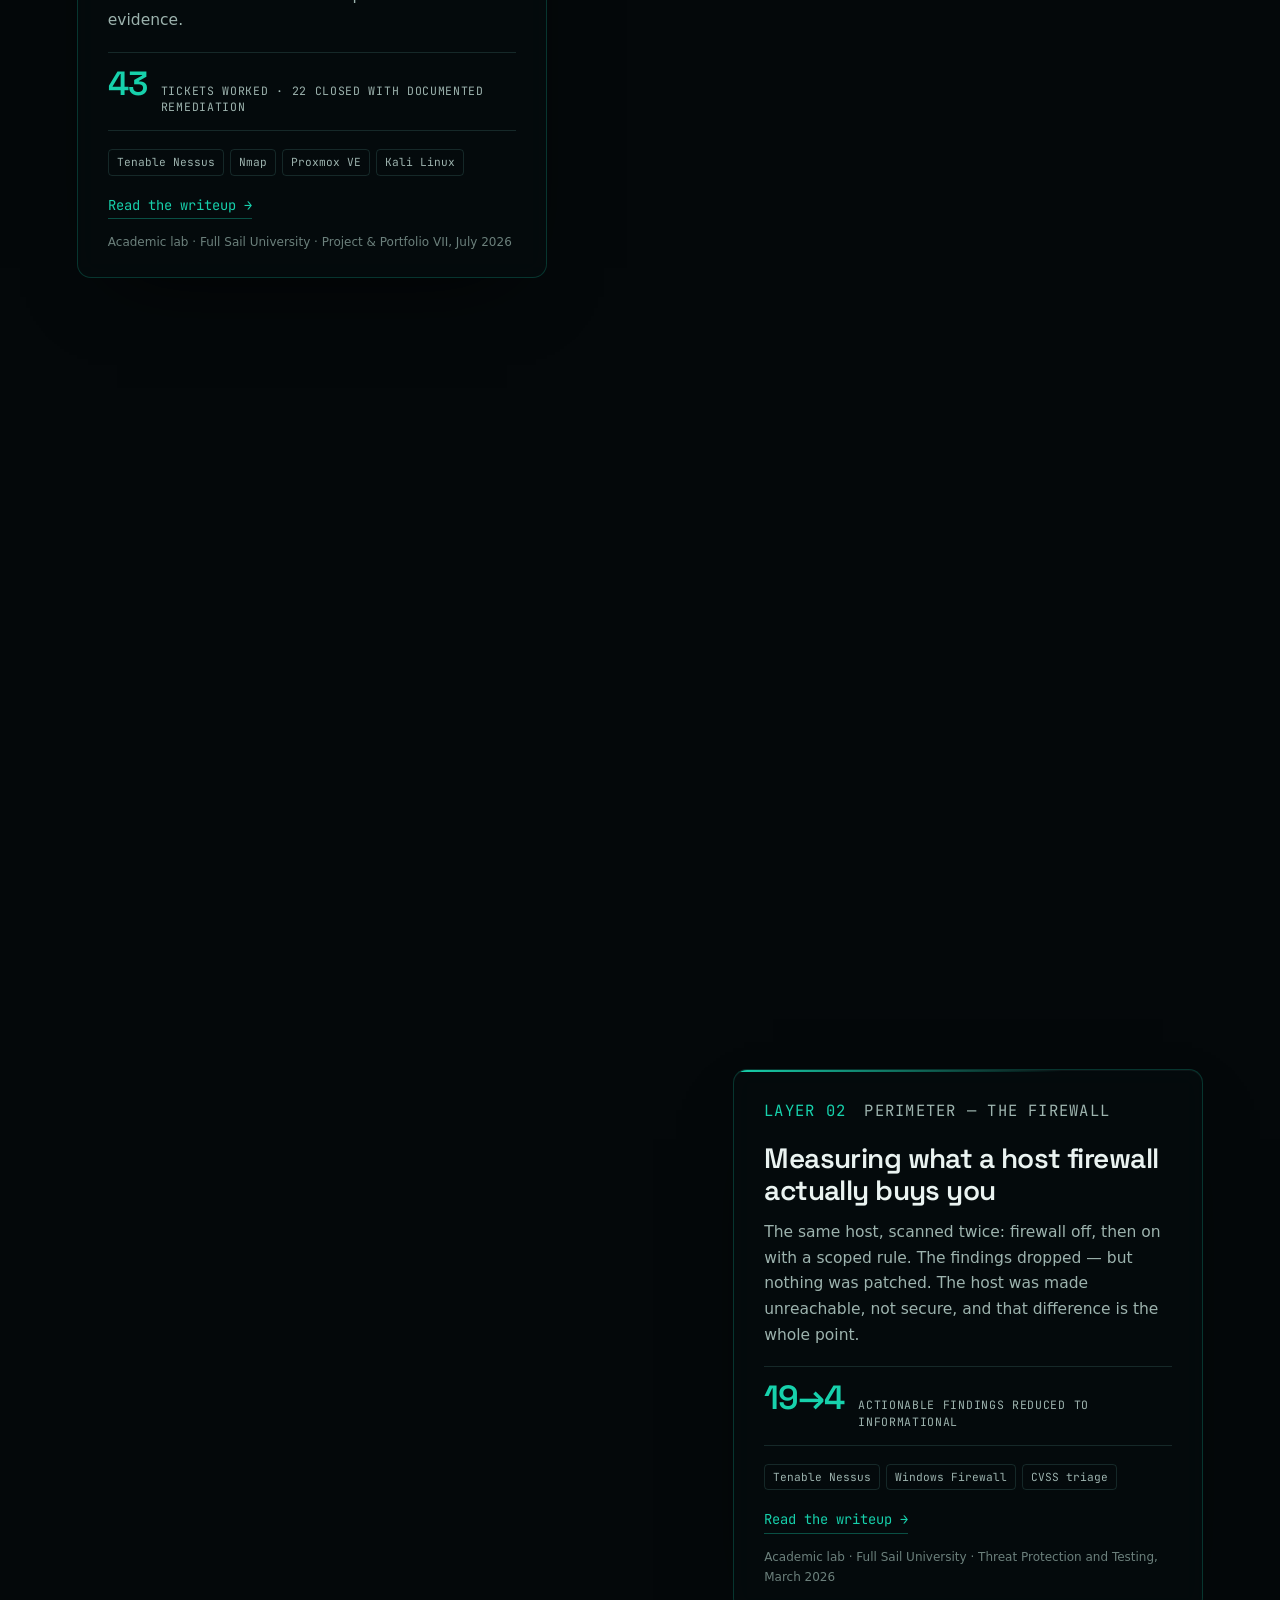
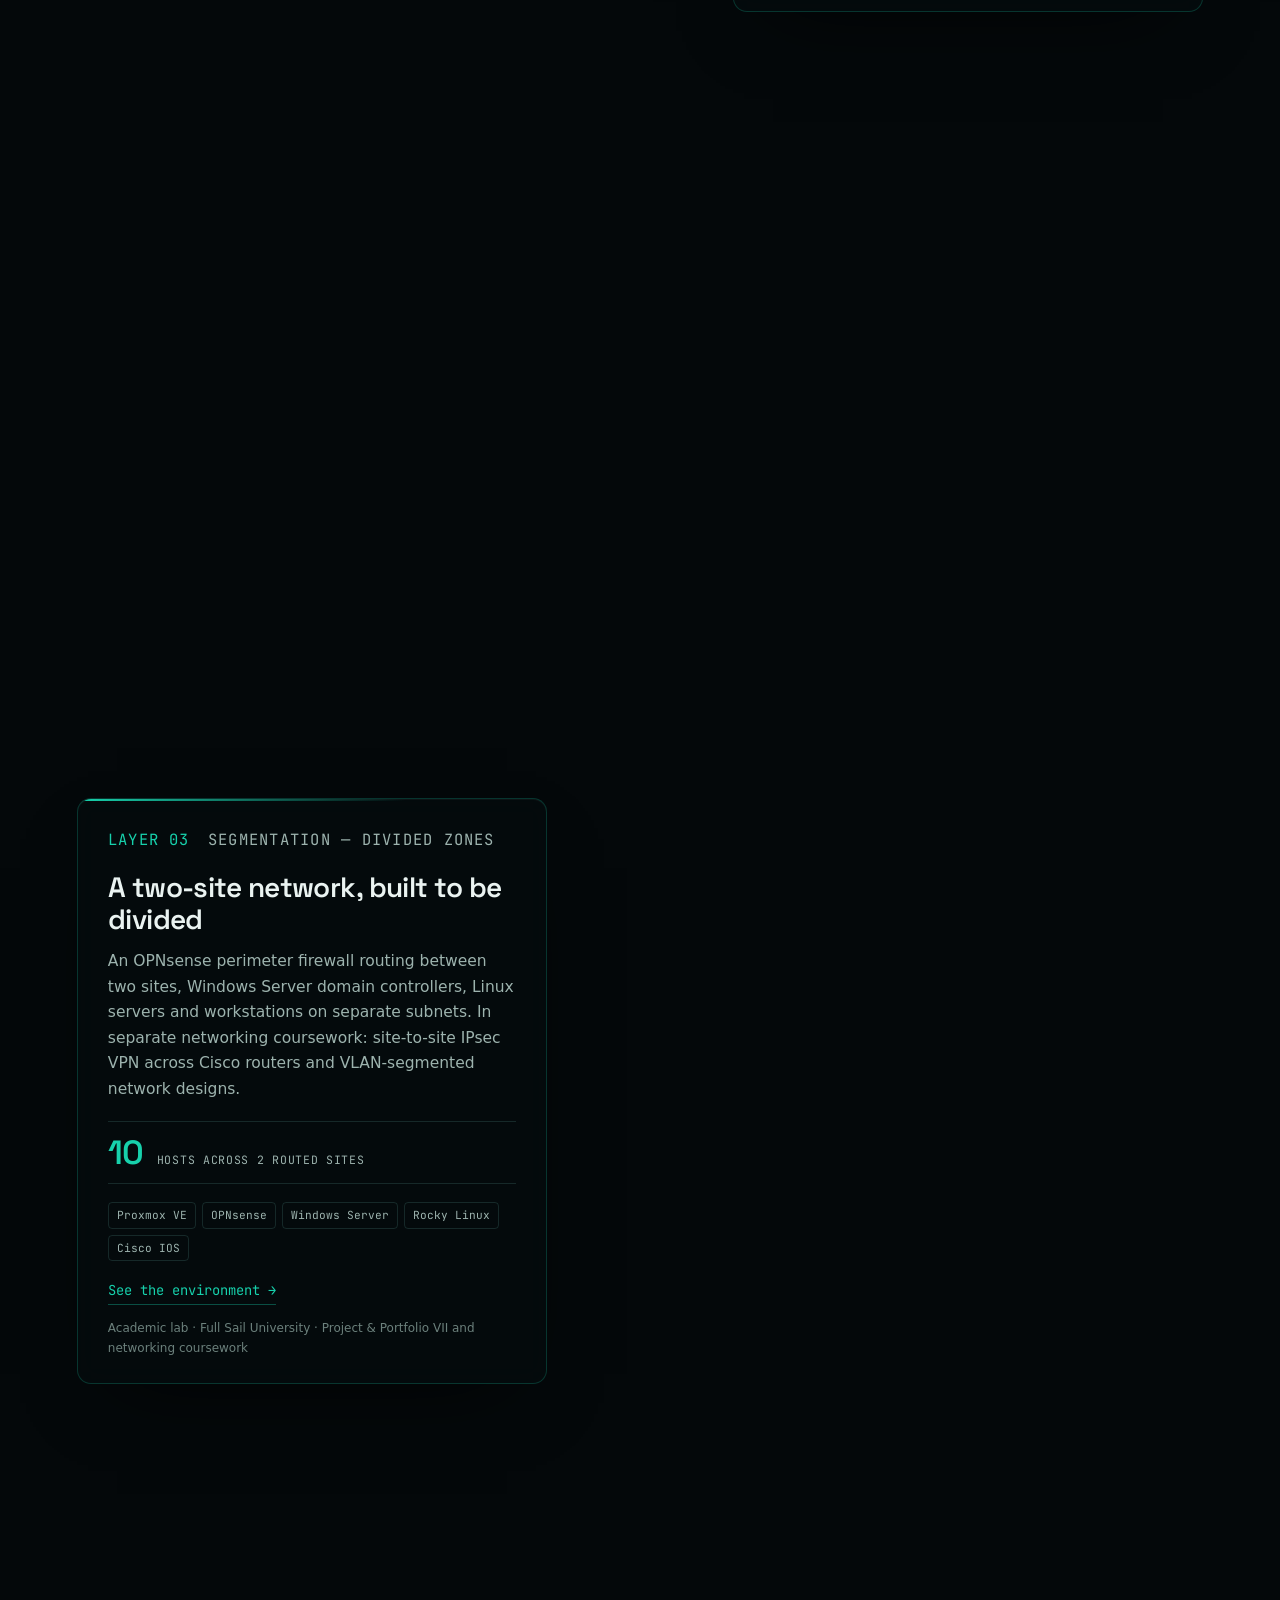
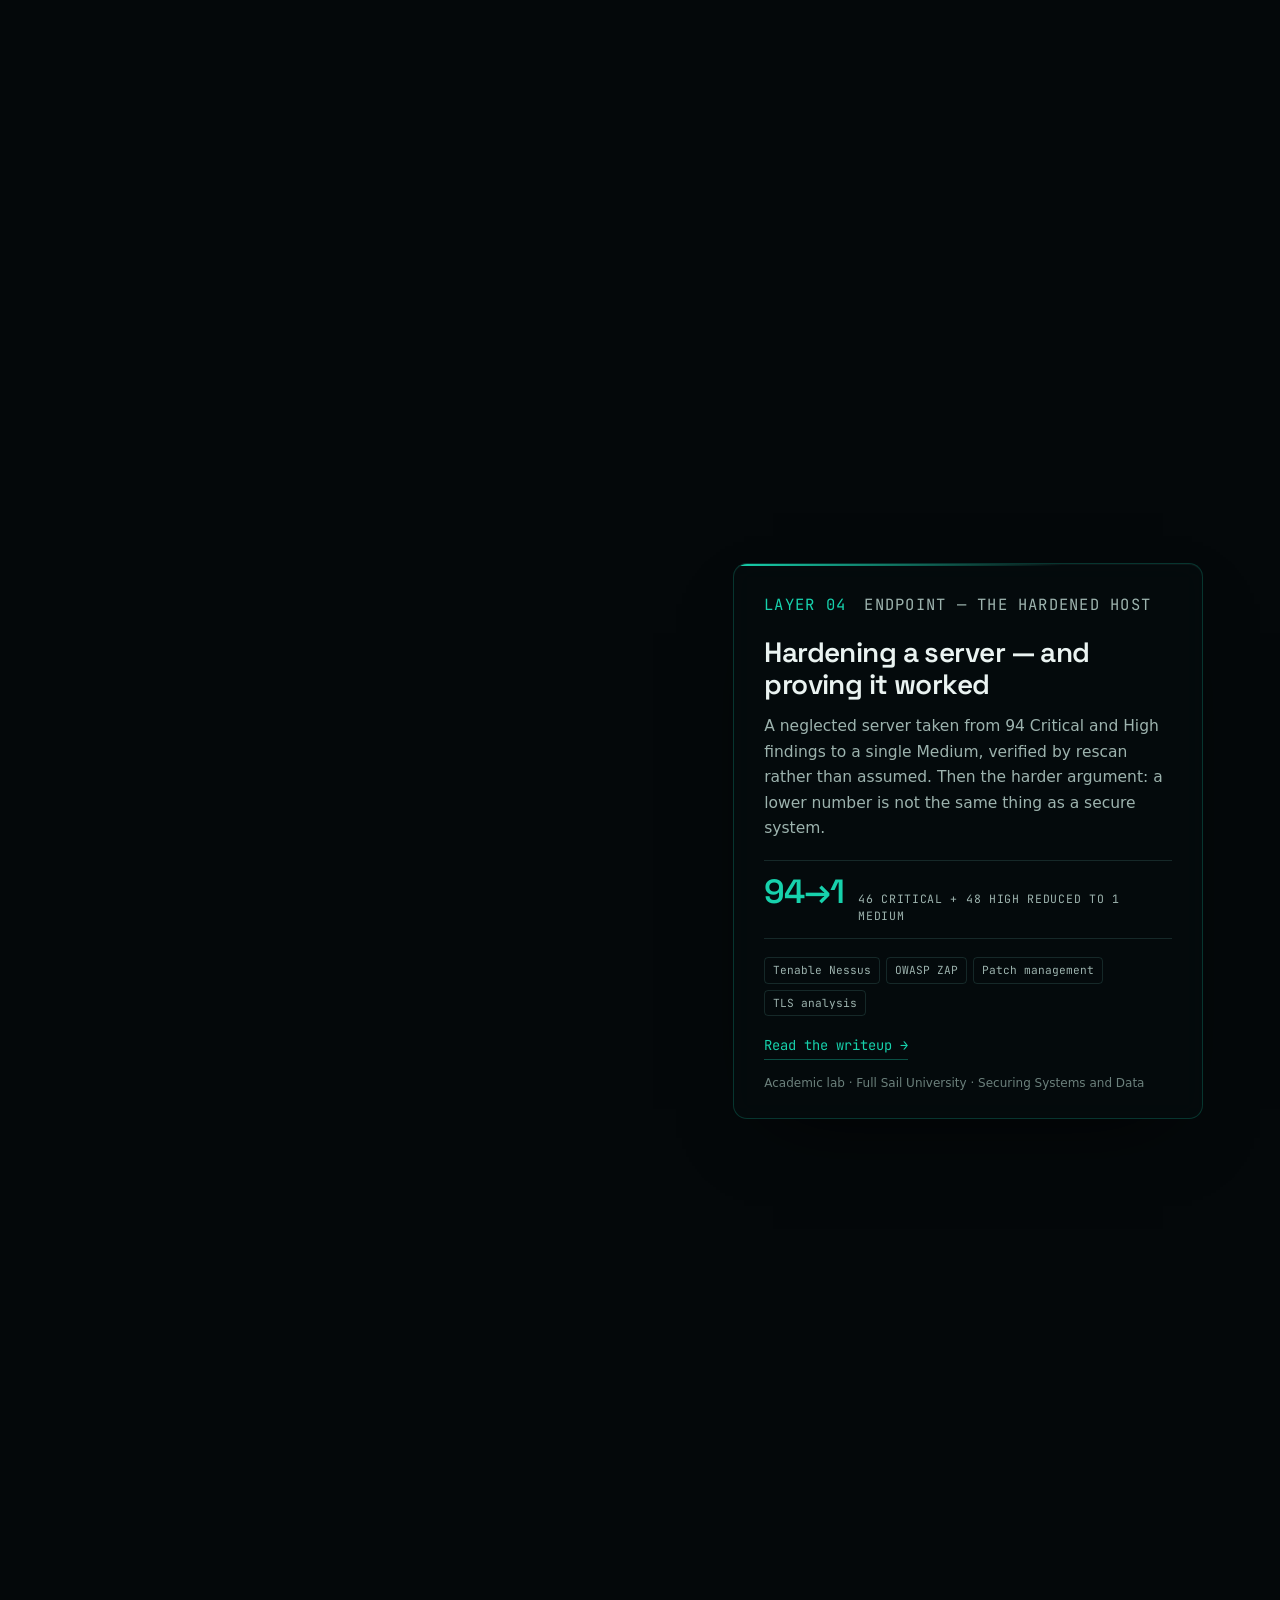
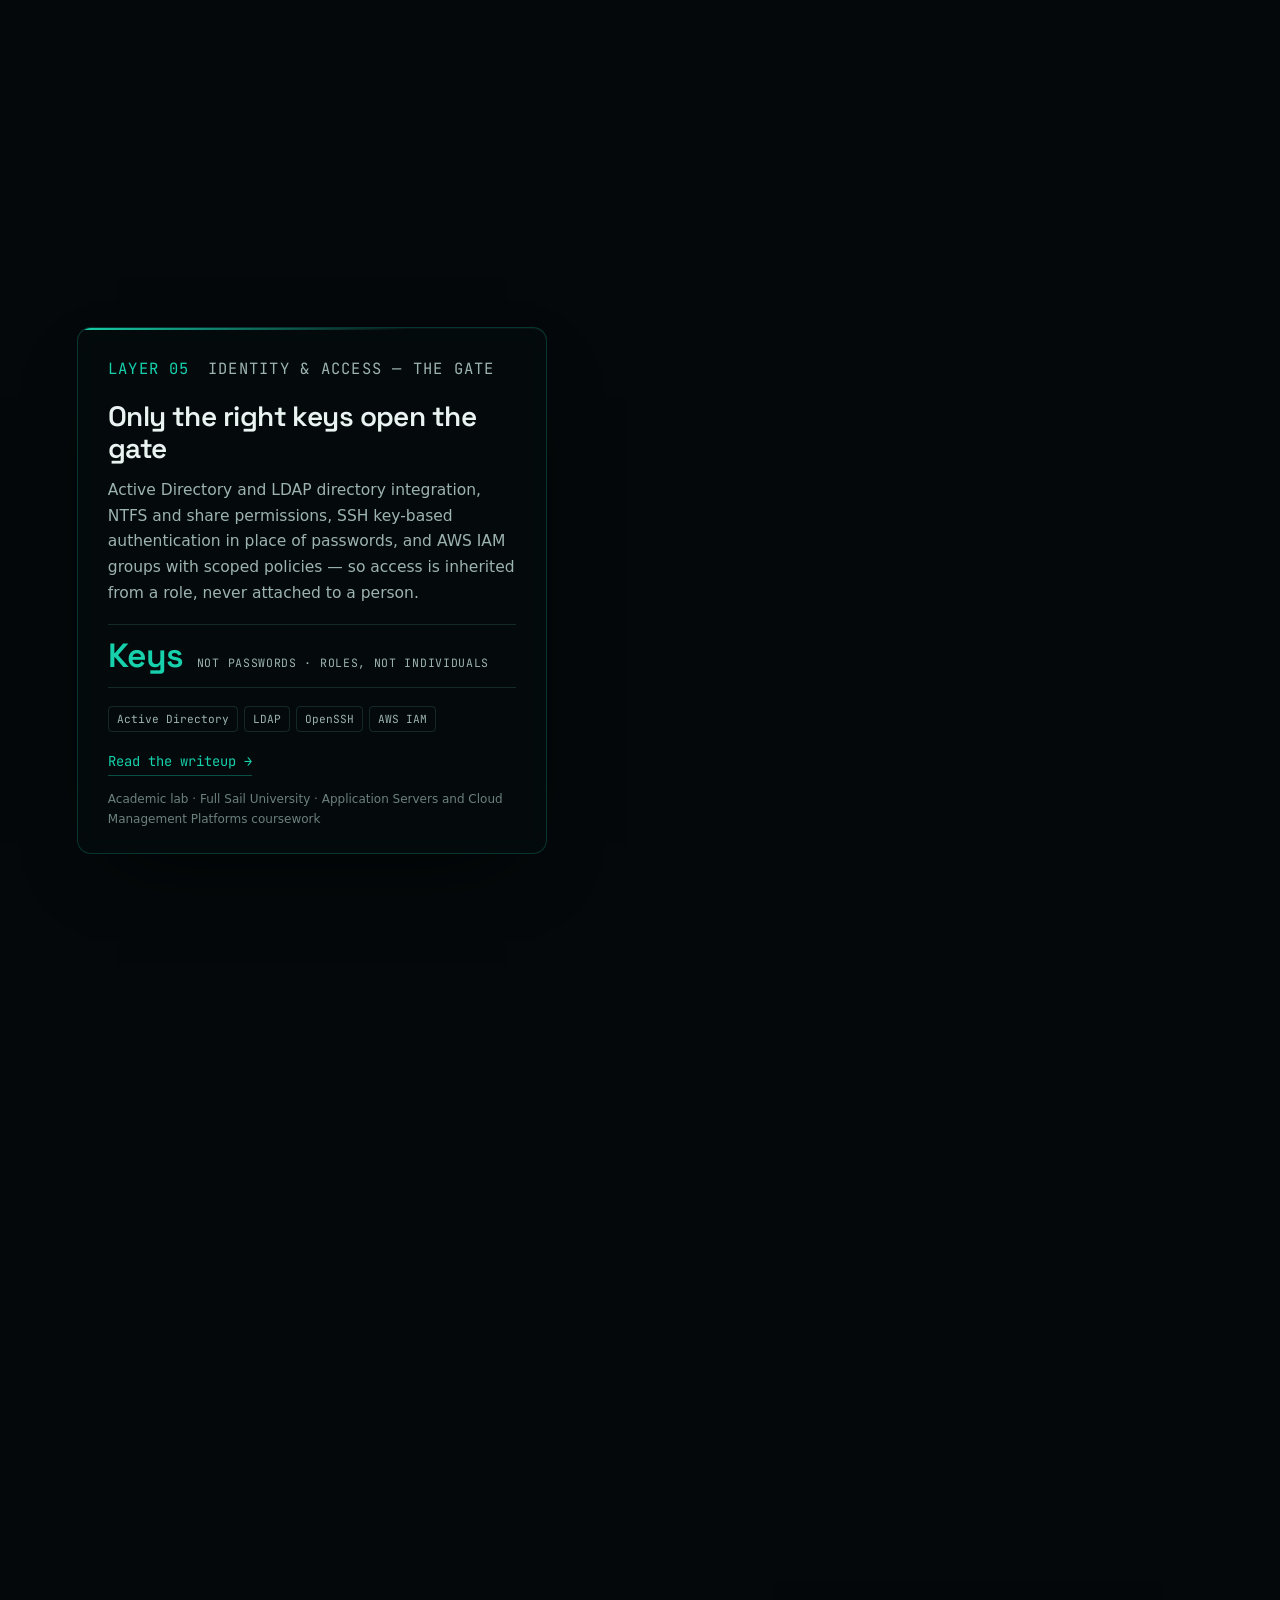
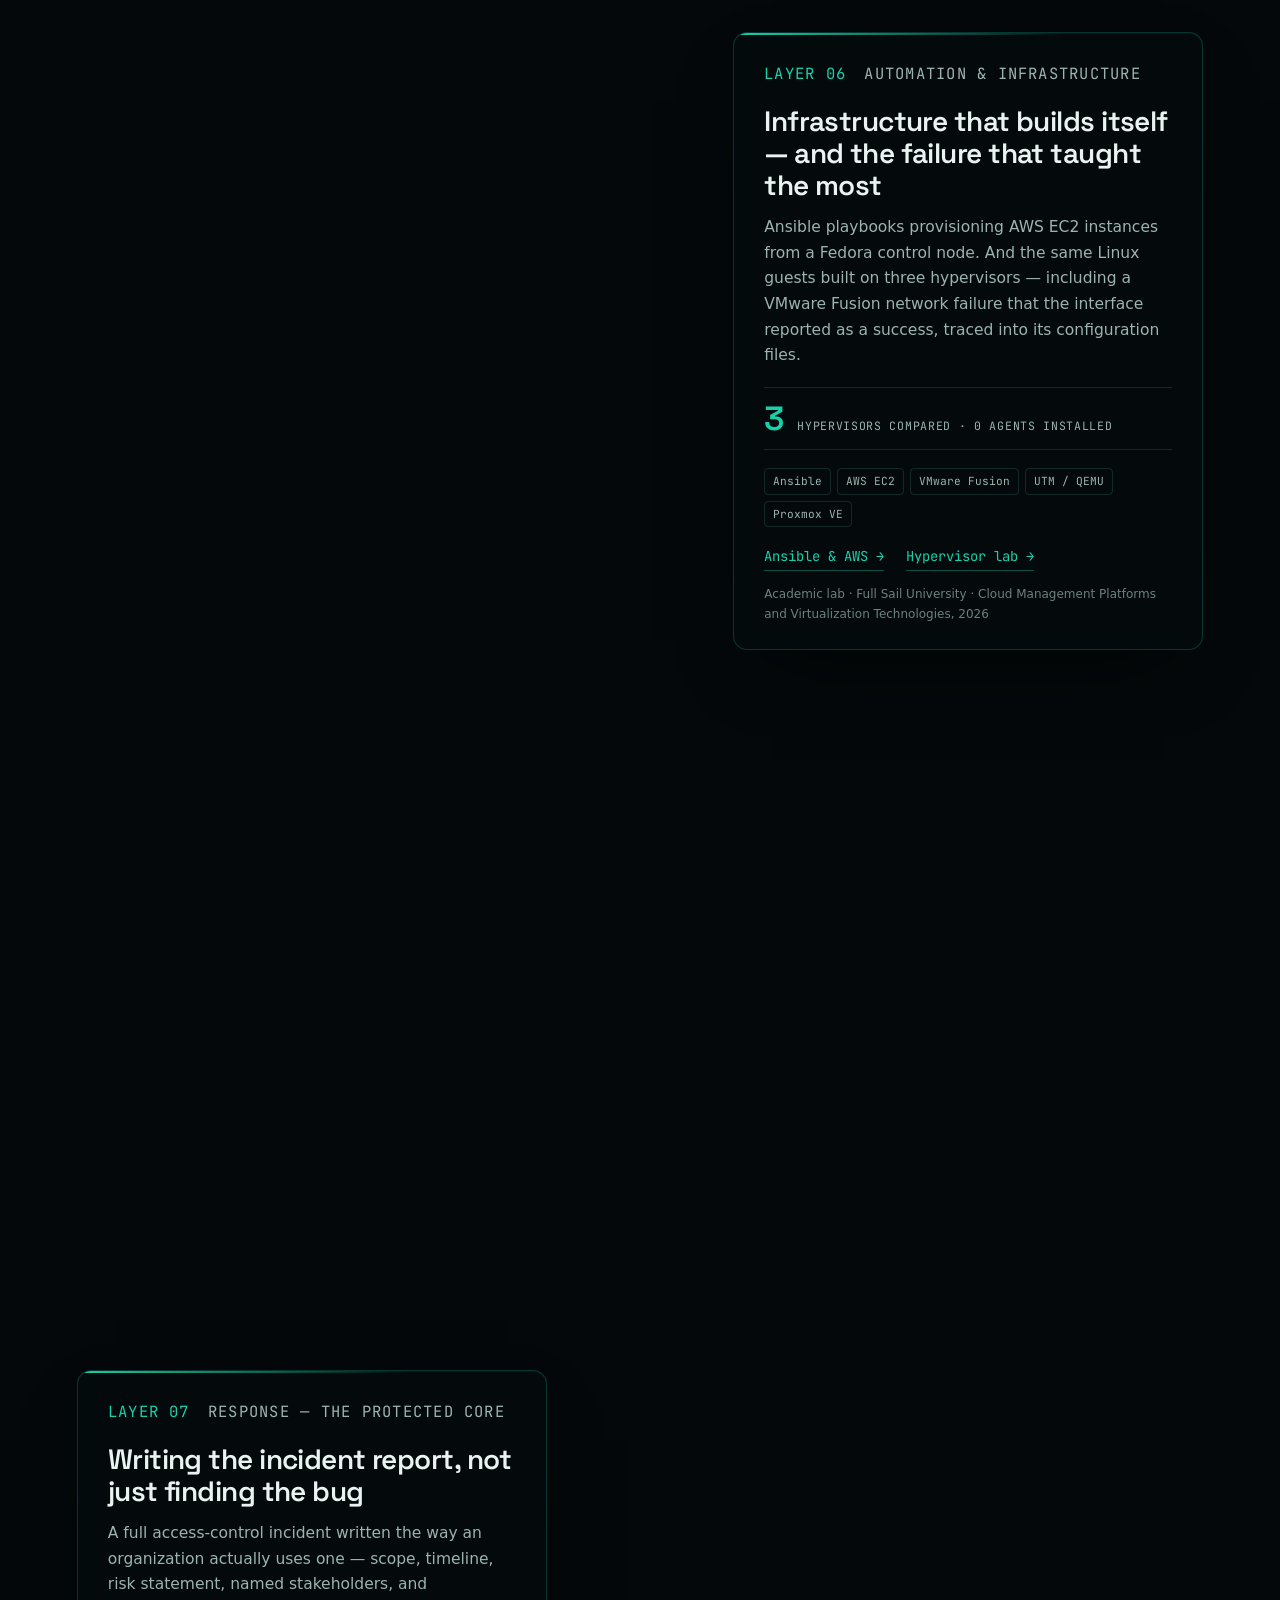
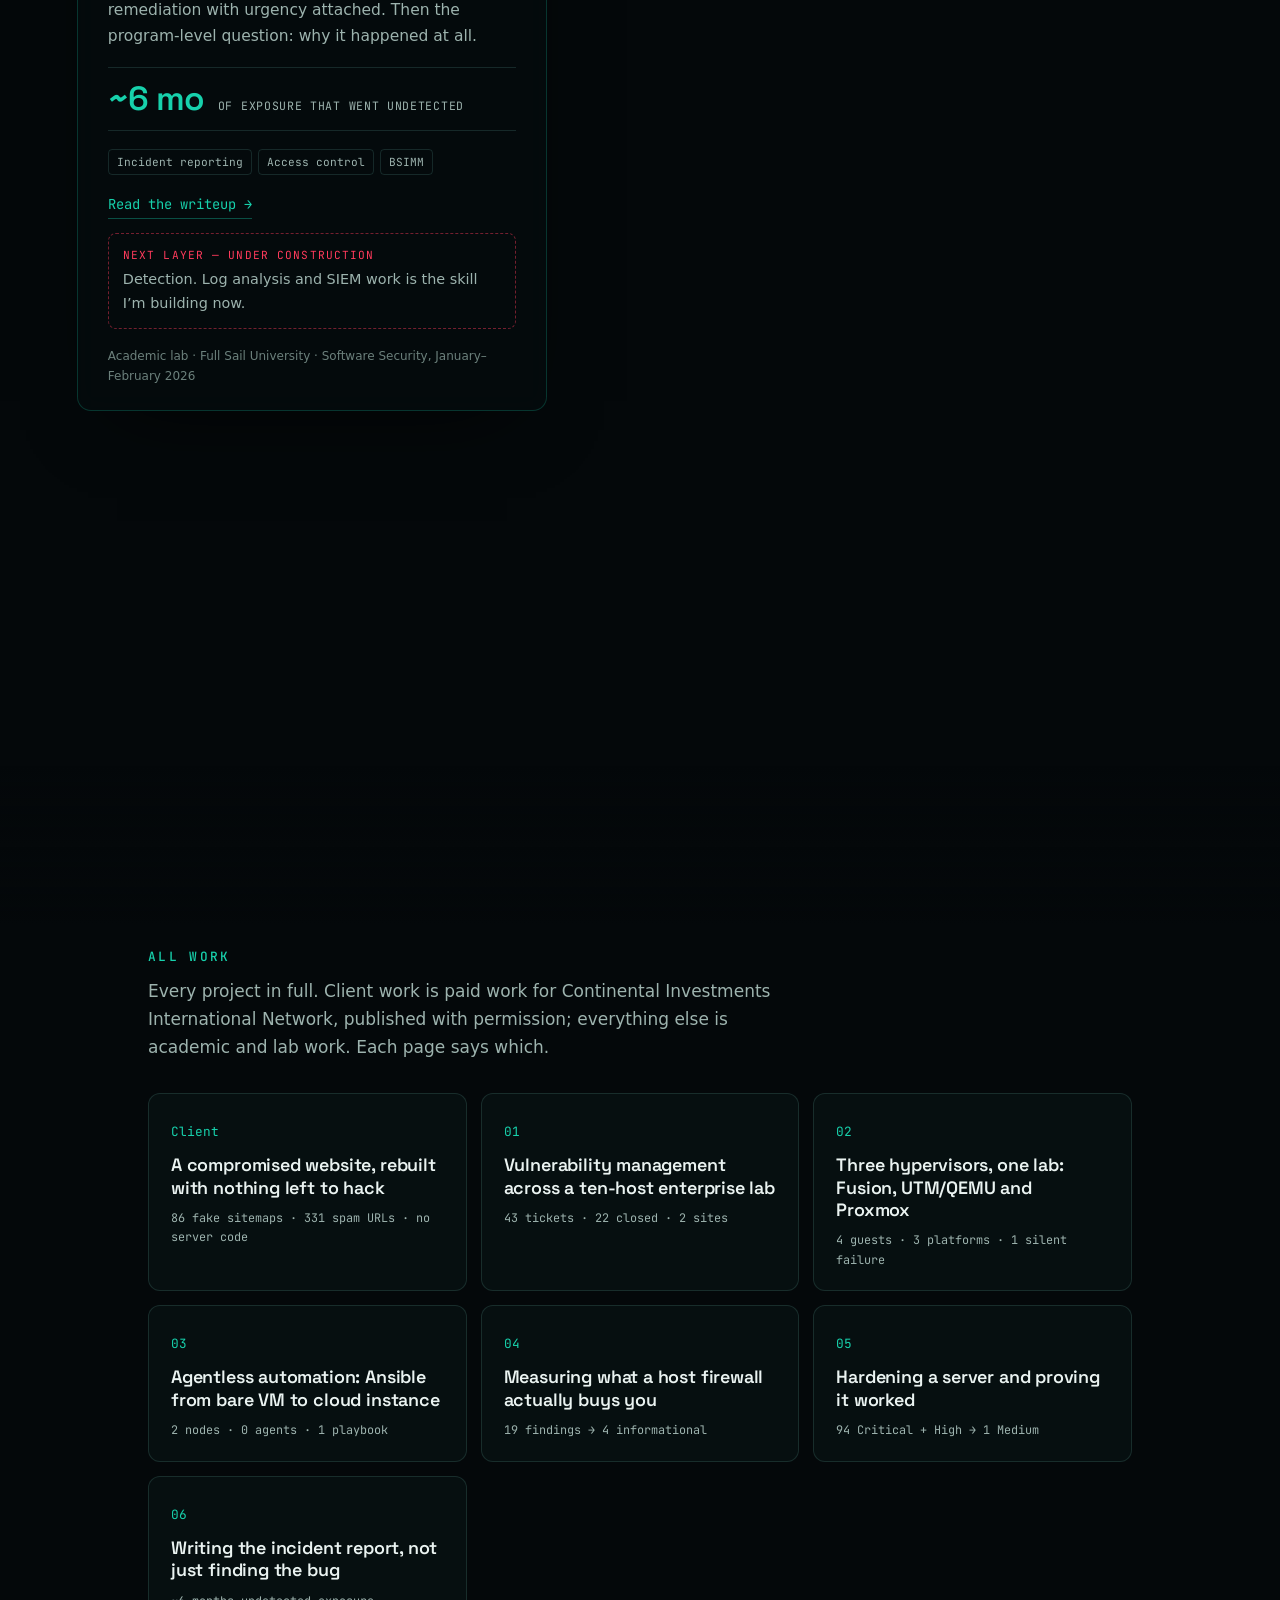
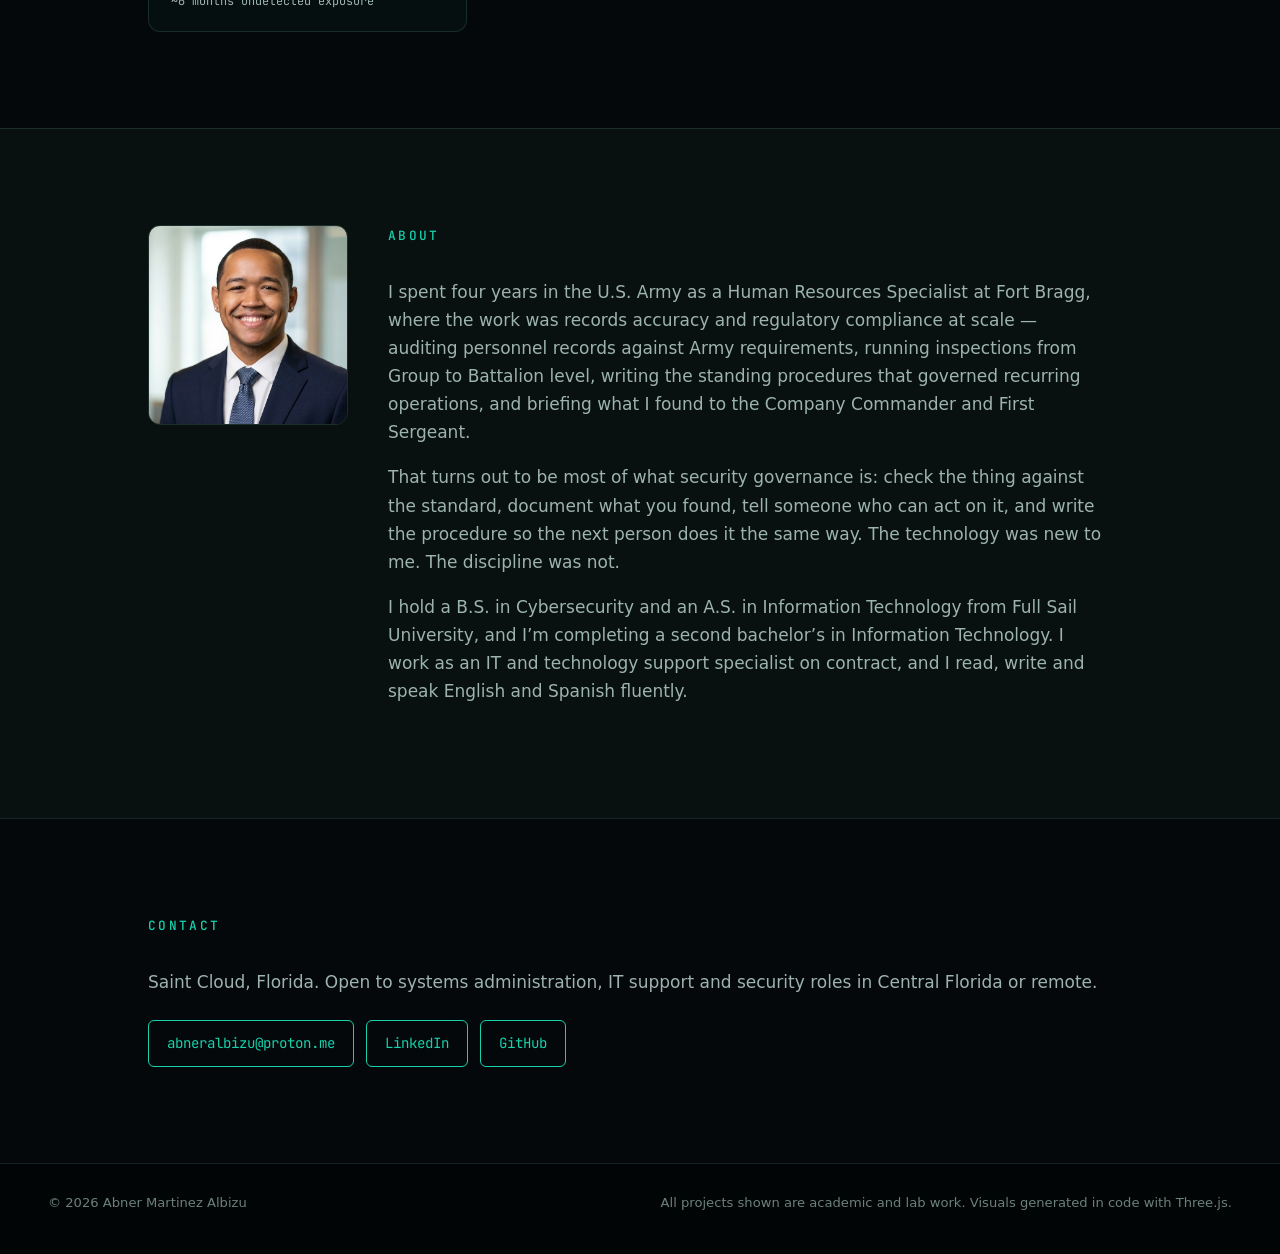
==== commit 616e800a: "Full name and Proton email" ====
--- a/index.html
+++ b/index.html
@@ -3,11 +3,11 @@
 <head>
 <meta charset="utf-8">
 <meta name="viewport" content="width=device-width, initial-scale=1">
-<title>Abner Martinez — Systems &amp; Security Portfolio</title>
-<meta name="description" content="Follow a data packet through seven layers of defense. Systems administration and cybersecurity lab work by Abner Martinez — vulnerability management, hardening, segmentation, identity, automation and incident reporting.">
+<title>Abner Martinez Albizu — Systems &amp; Security Portfolio</title>
+<meta name="description" content="Follow a data packet through seven layers of defense. Systems administration and cybersecurity lab work by Abner Martinez Albizu — vulnerability management, hardening, segmentation, identity, automation and incident reporting.">
 <meta name="theme-color" content="#04080a">
 <link rel="icon" href="favicon.svg" type="image/svg+xml">
-<meta property="og:title" content="Abner Martinez — Systems & Security Portfolio">
+<meta property="og:title" content="Abner Martinez Albizu — Systems & Security Portfolio">
 <meta property="og:description" content="Follow a data packet through seven layers of defense, each one a real project.">
 <meta property="og:image" content="https://abneralbizu.github.io/img/og.jpg">
 <meta property="og:url" content="https://abneralbizu.github.io/">
@@ -39,7 +39,7 @@
 <div id="tip" class="tip" aria-hidden="true"></div>
 
 <header class="nav">
-  <a class="brand" href="#top"><span class="pulse"></span>ABNER MARTINEZ</a>
+  <a class="brand" href="#top"><span class="pulse"></span>ABNER MARTINEZ ALBIZU</a>
   <nav aria-label="Primary">
     <a href="#layer-1">journey</a>
     <a href="#work">work</a>
@@ -204,7 +204,7 @@
   <!-- ================= ABOUT ================= -->
   <section class="solid alt" id="about">
     <div class="wrap about">
-      <img src="img/abner.jpg" alt="Abner Martinez" width="200" height="200" loading="lazy">
+      <img src="img/abner.jpg" alt="Abner Martinez Albizu" width="200" height="200" loading="lazy">
       <div>
         <div class="sec-head"><h2>About</h2></div>
         <p>I spent four years in the U.S. Army as a Human Resources Specialist at Fort Bragg, where the work was records accuracy and regulatory compliance at scale &mdash; auditing personnel records against Army requirements, running inspections from Group to Battalion level, writing the standing procedures that governed recurring operations, and briefing what I found to the Company Commander and First Sergeant.</p>
@@ -230,7 +230,7 @@
 </main>
 
 <footer class="foot">
-  <span>&copy; 2026 Abner D. Martinez</span>
+  <span>&copy; 2026 Abner Martinez Albizu</span>
   <span>All projects shown are academic and lab work. Visuals generated in code with Three.js.</span>
 </footer>
 
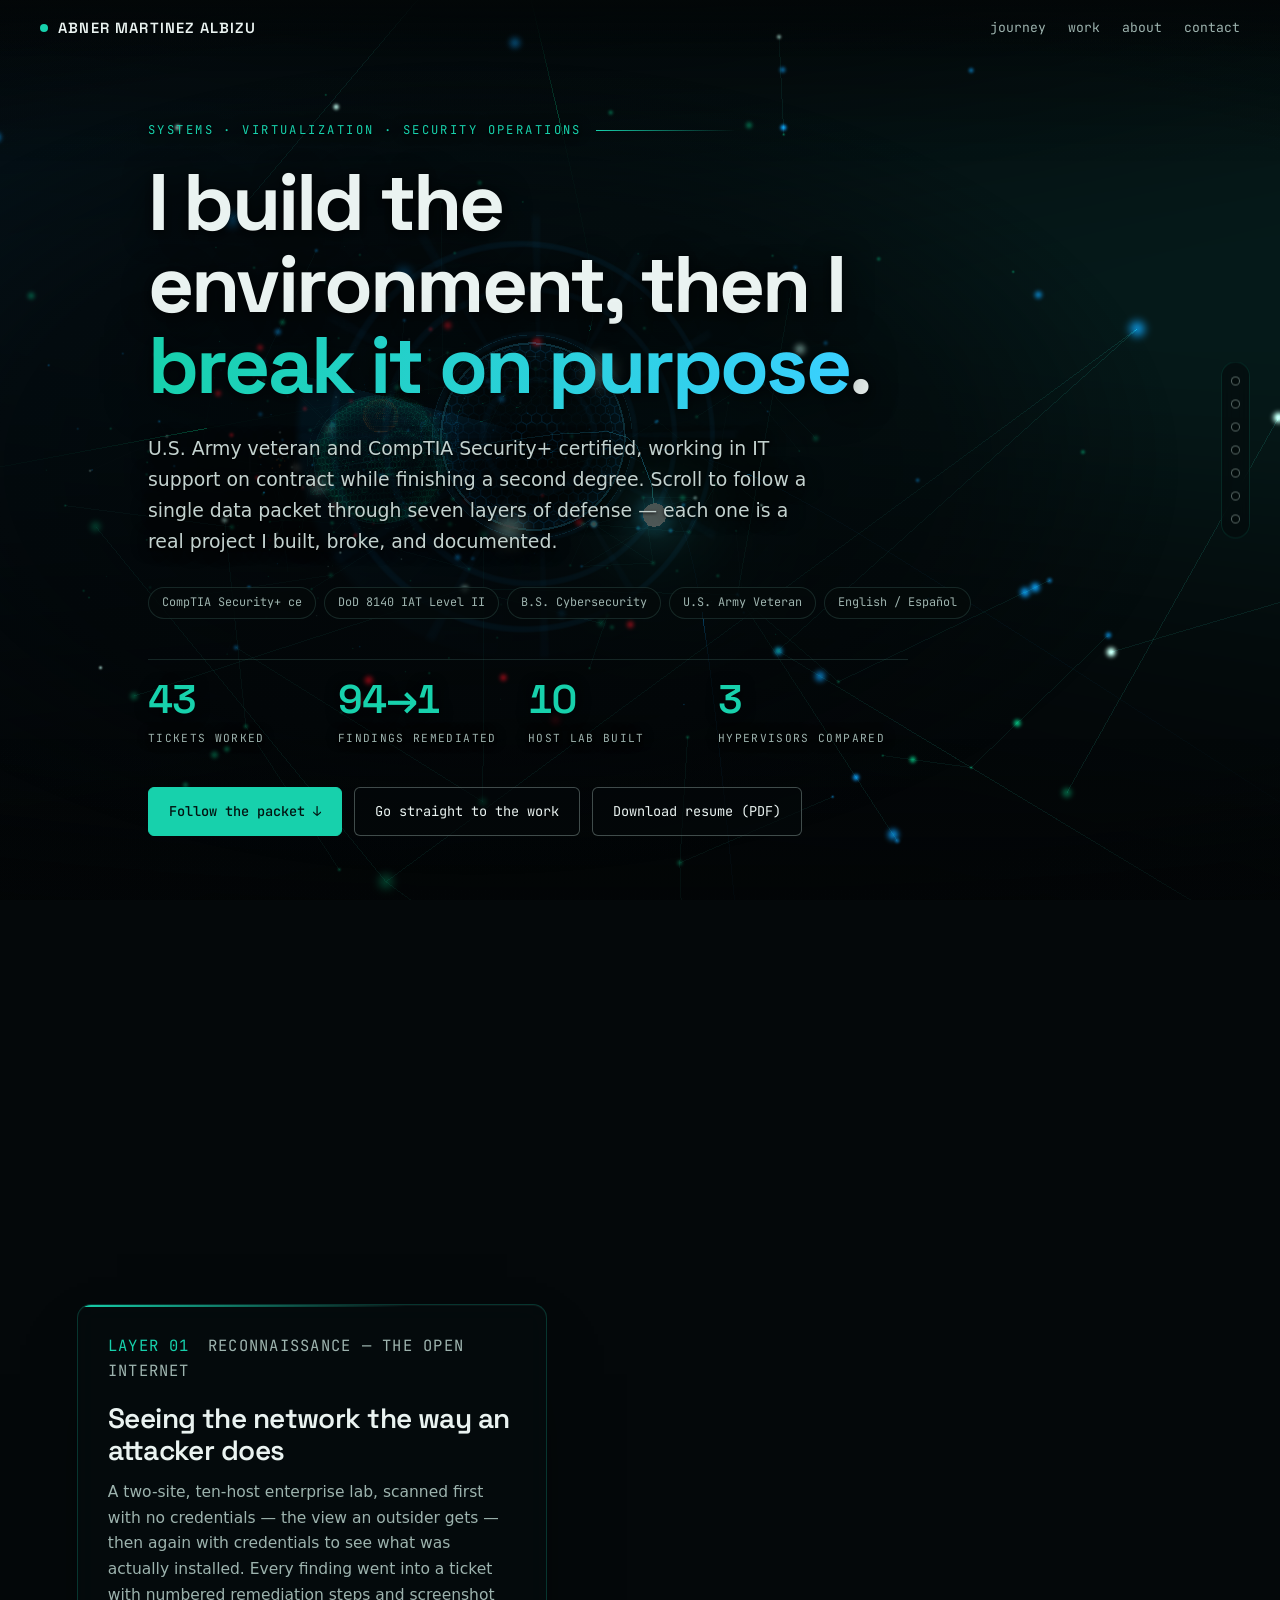
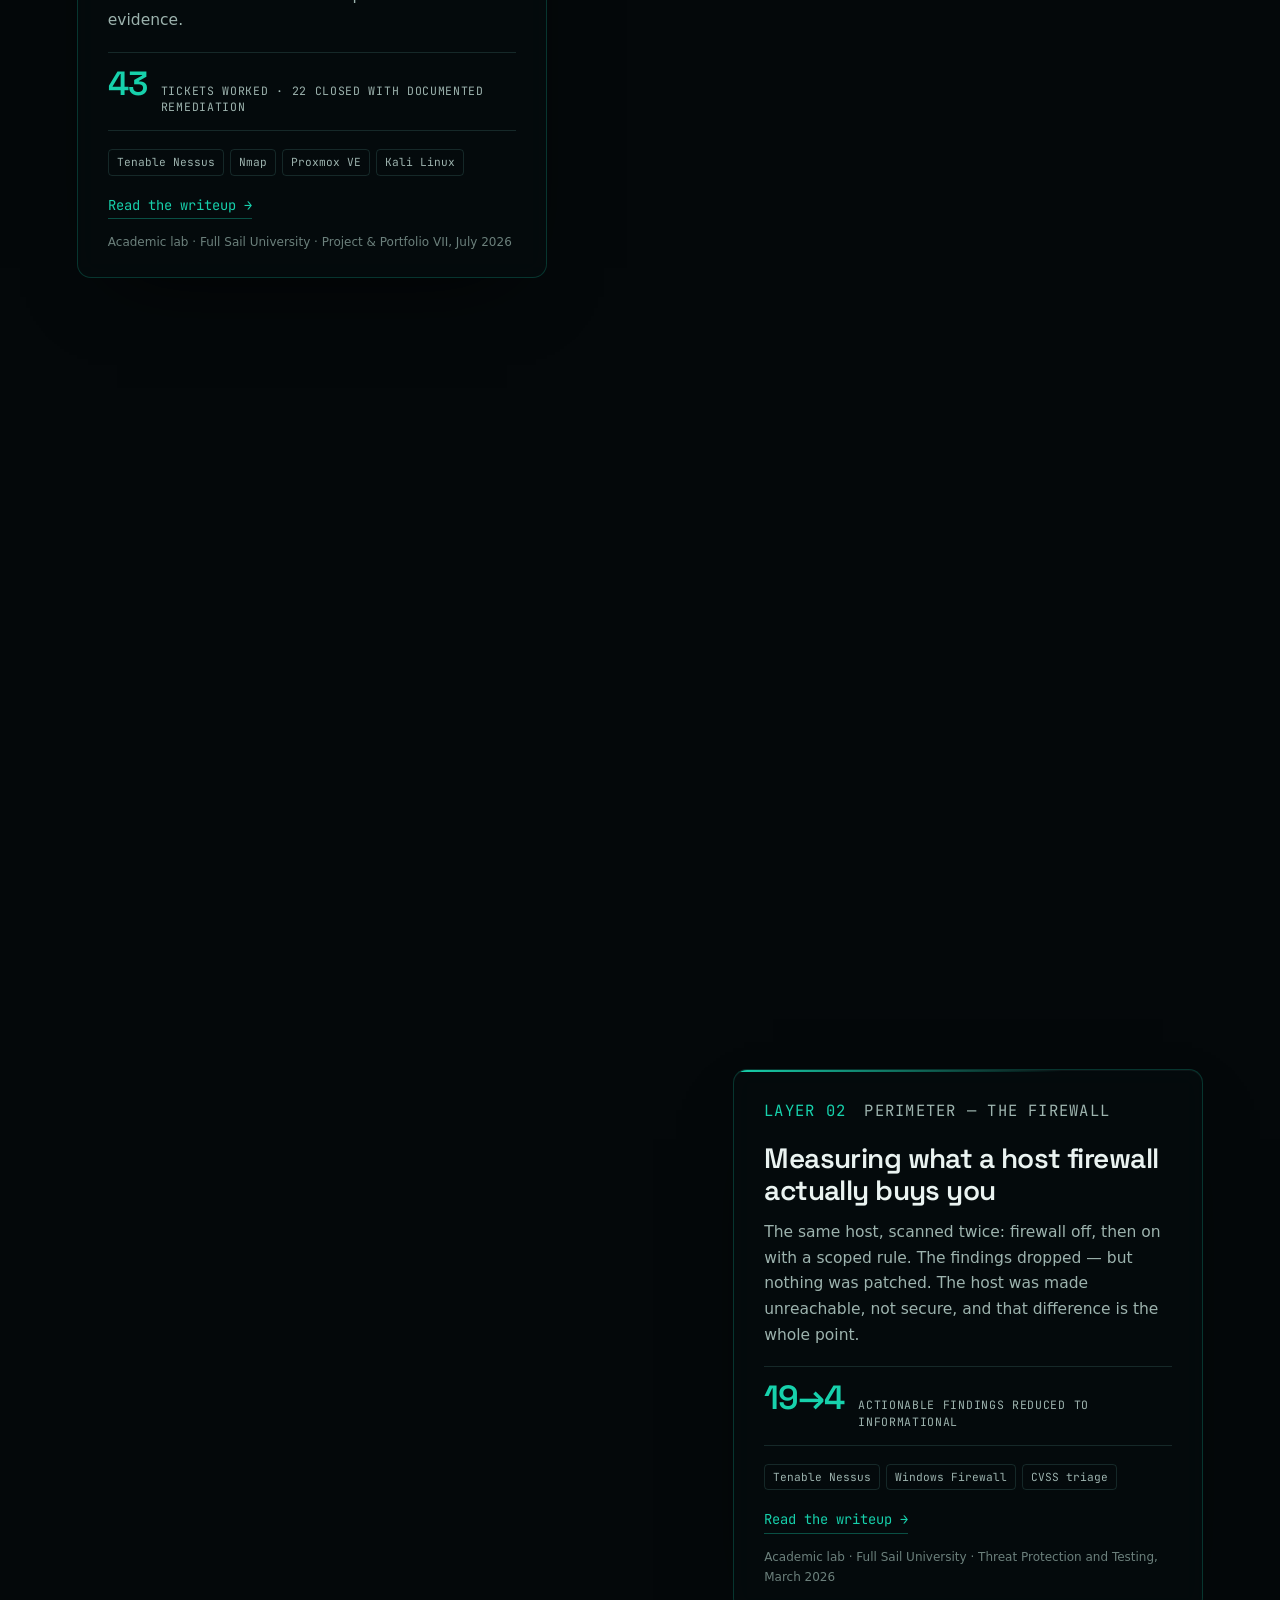
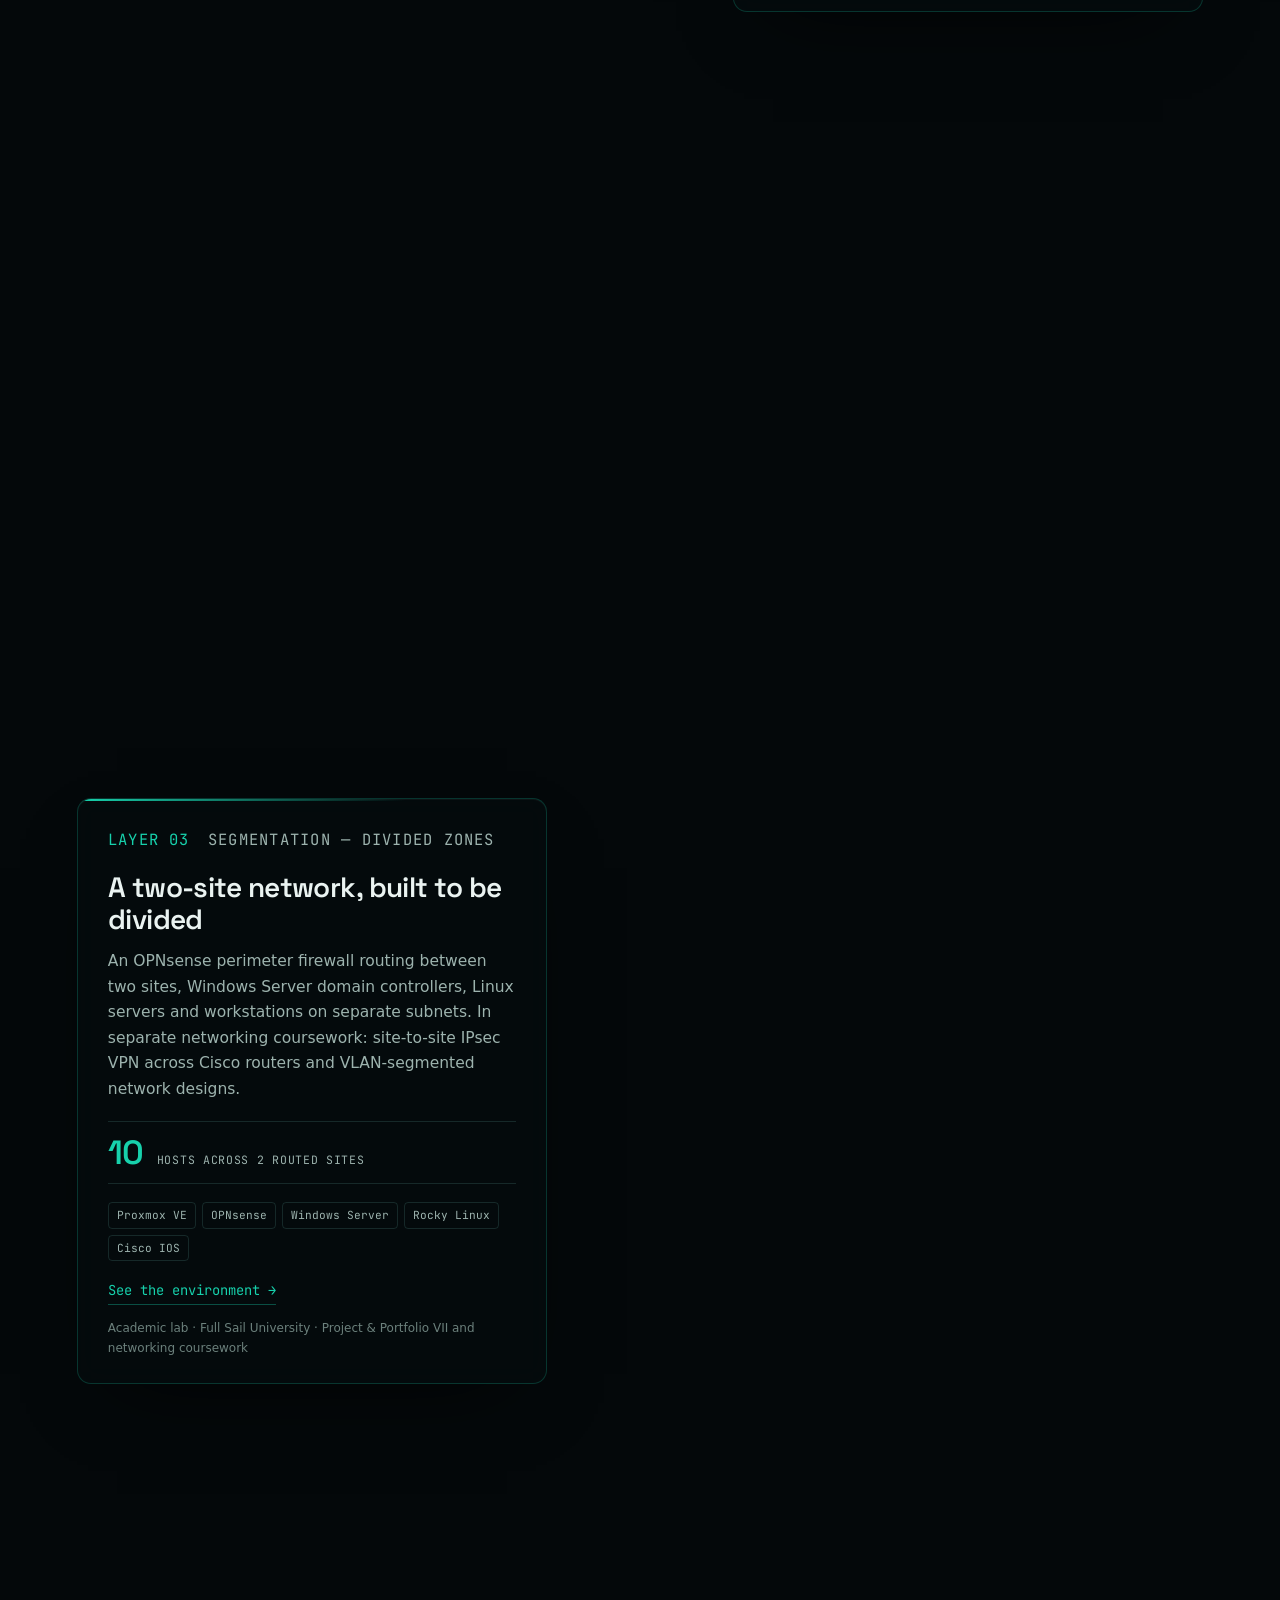
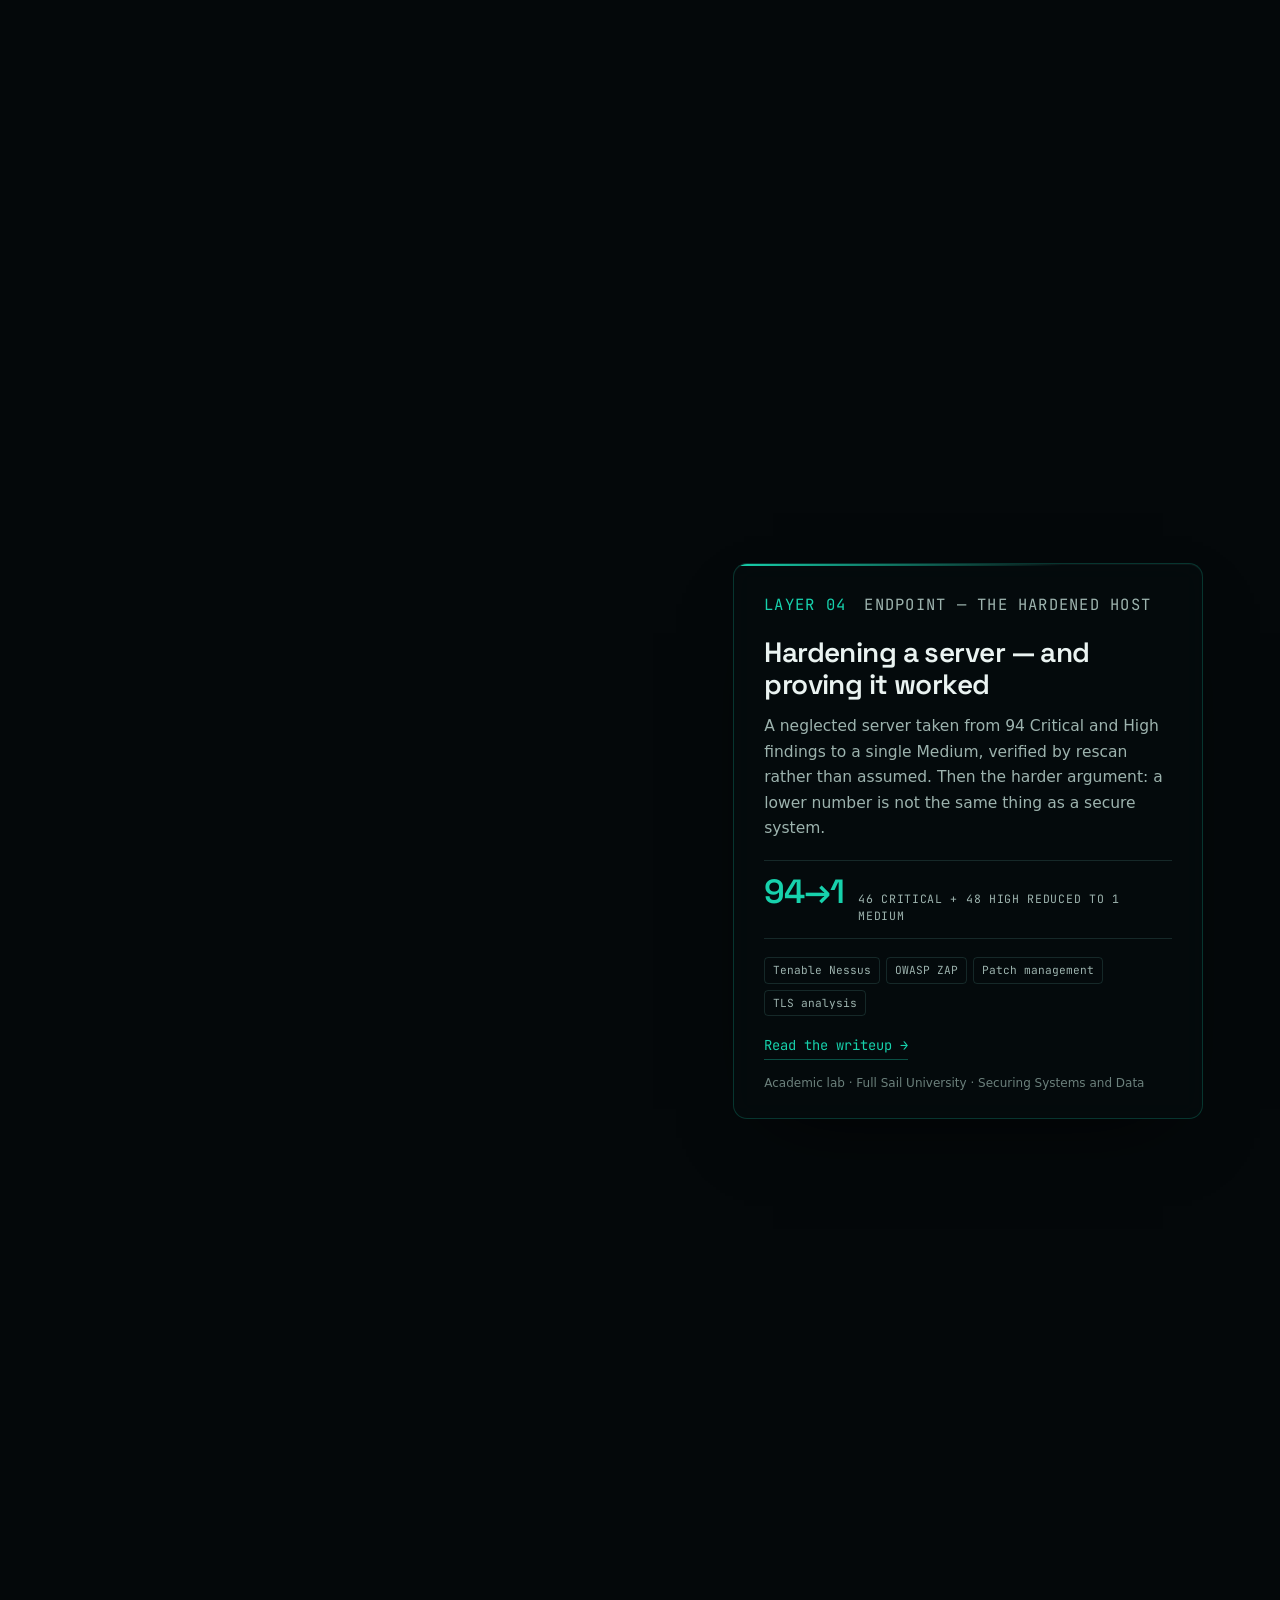
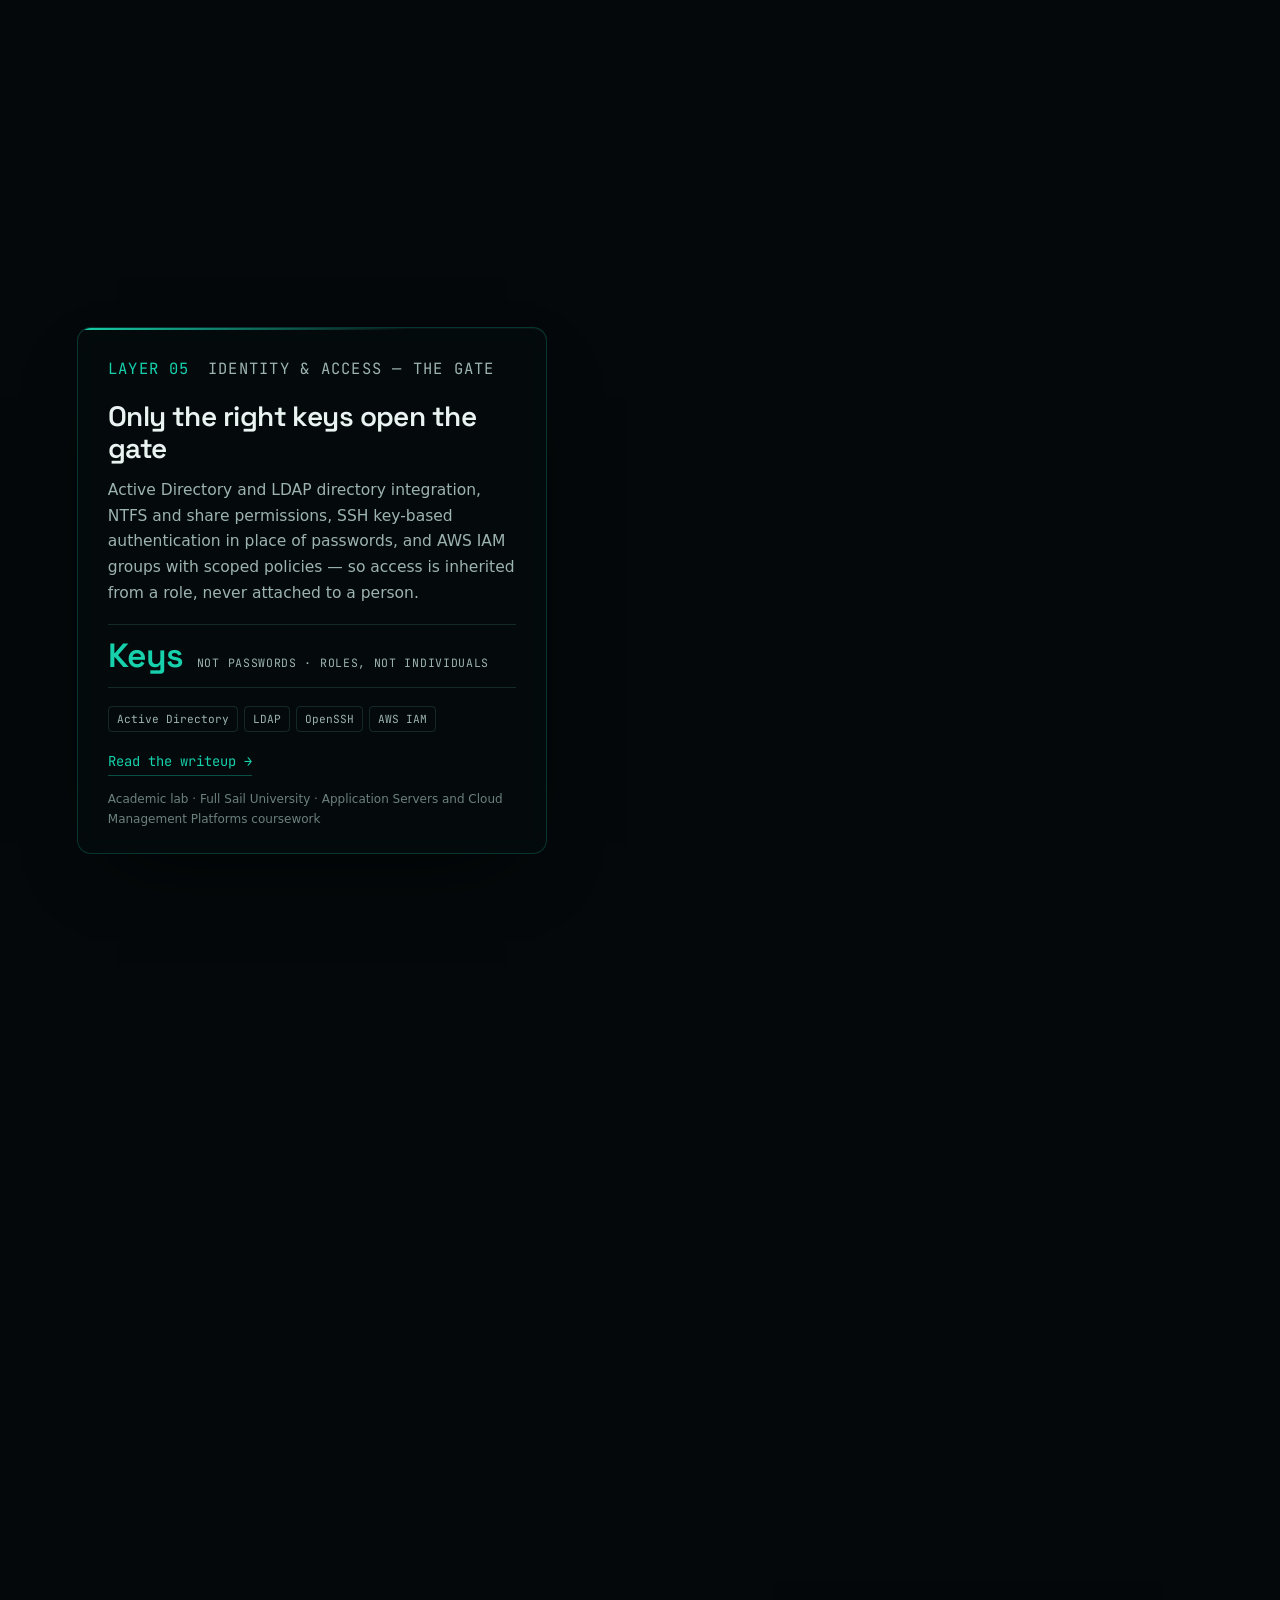
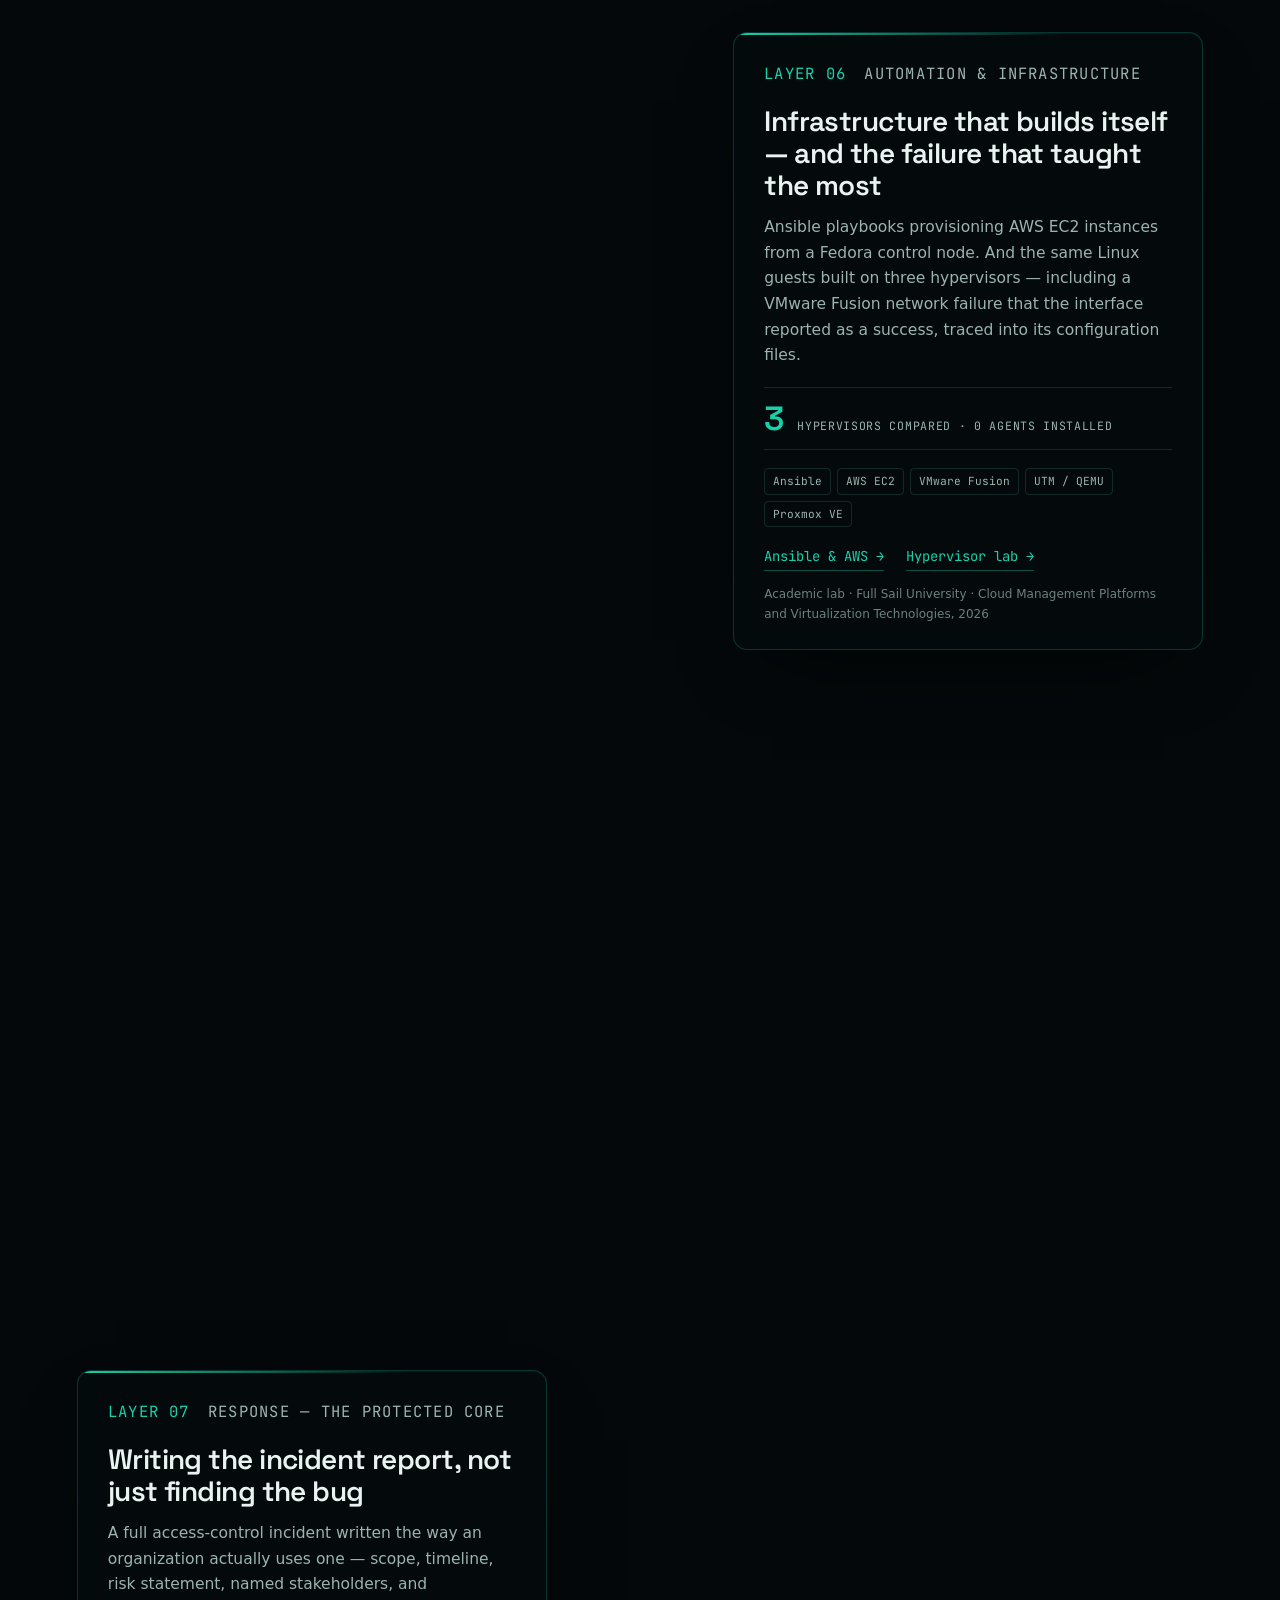
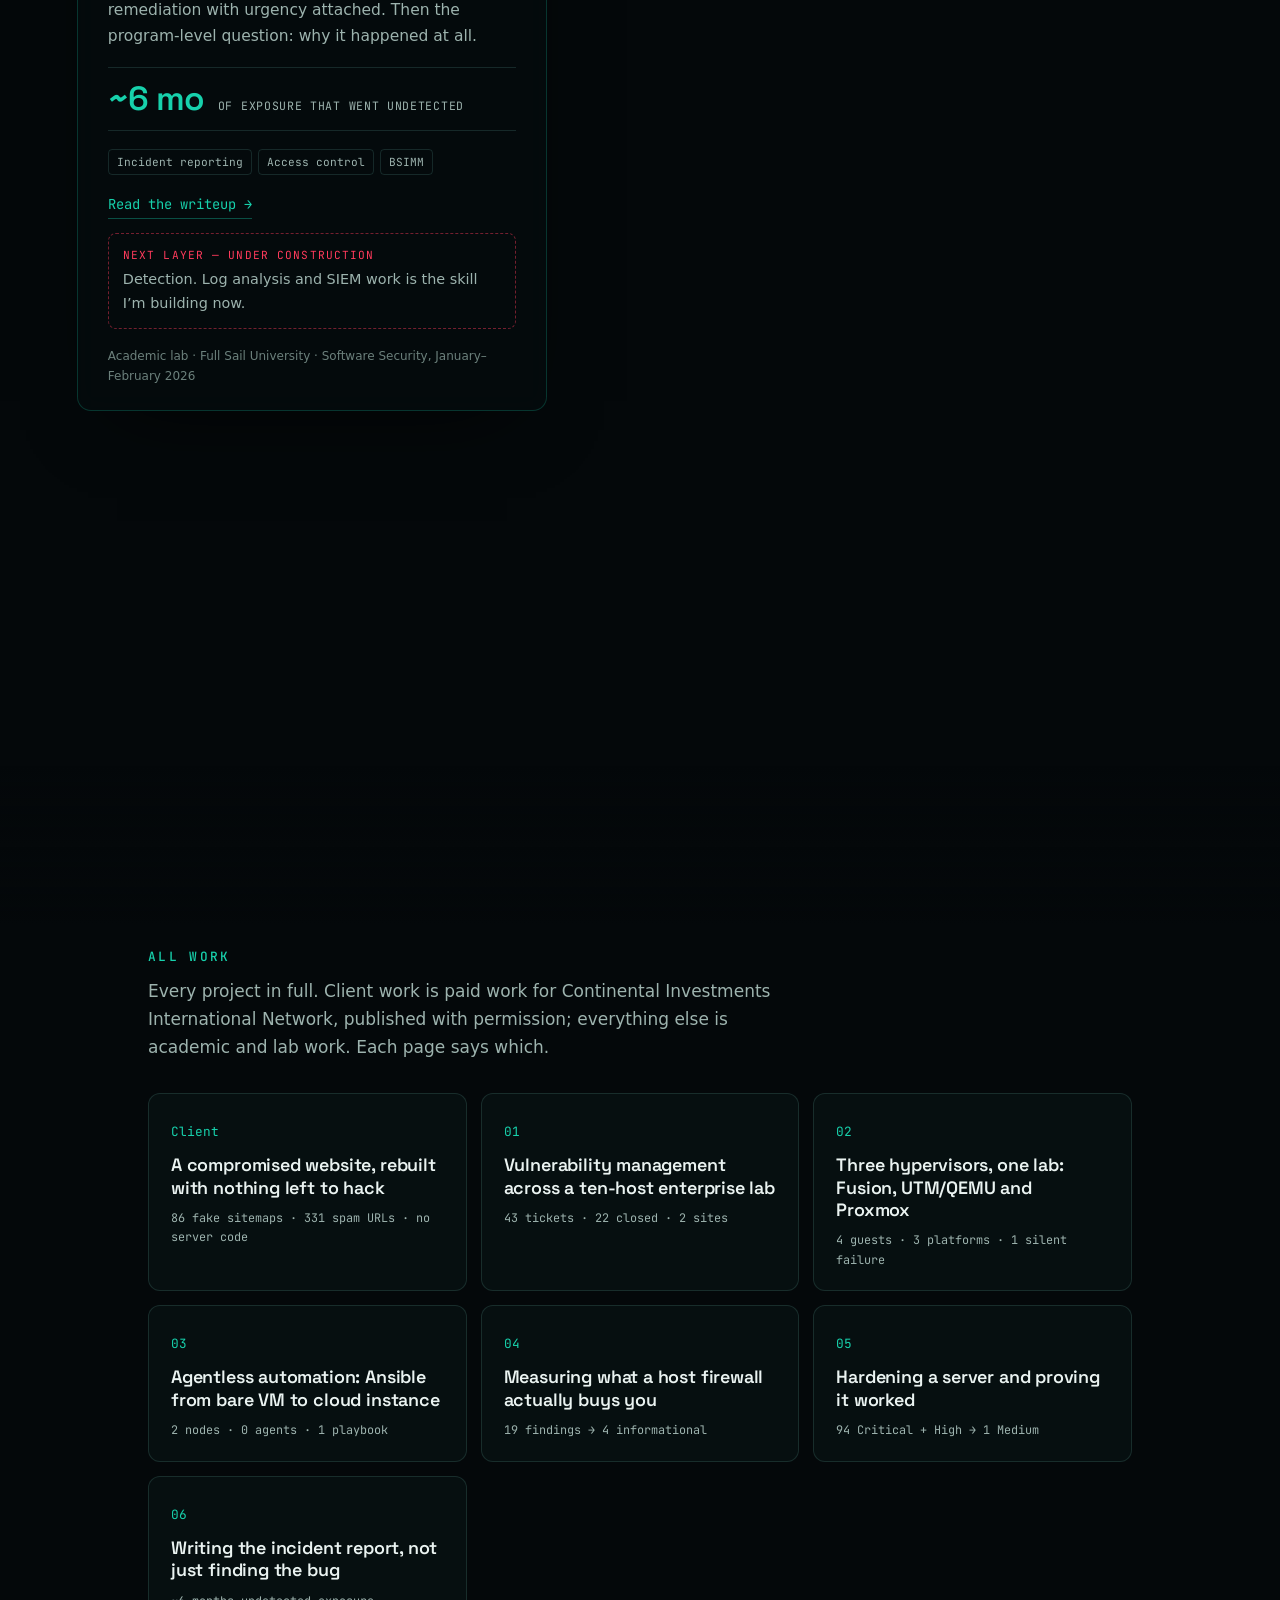
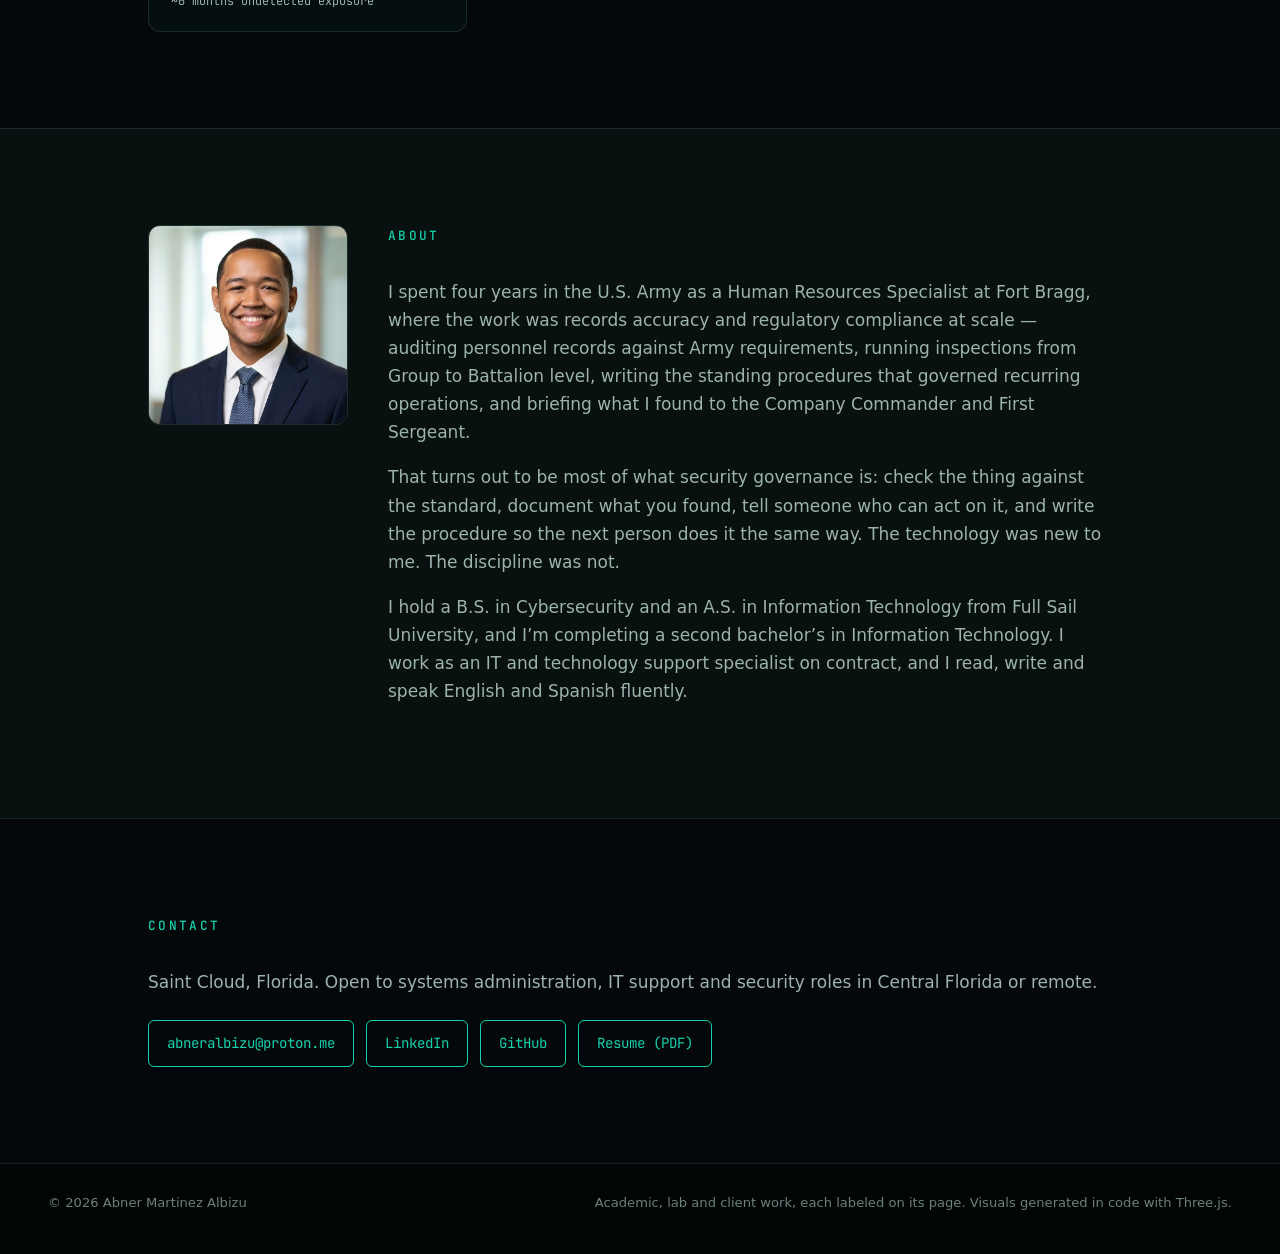
==== commit 4616e6b8: "Add downloadable resume; footer wording" ====
--- a/index.html
+++ b/index.html
@@ -89,6 +89,7 @@
       <div class="hero-actions">
         <a class="btn primary" href="#layer-1">Follow the packet &darr;</a>
         <a class="btn" href="#work">Go straight to the work</a>
+        <a class="btn" href="downloads/Abner_Martinez_Albizu_Resume.pdf" download>Download resume (PDF)</a>
       </div>
     </div>
   </section>
@@ -223,6 +224,7 @@
         <li><a href="mailto:abneralbizu@proton.me">abneralbizu@proton.me</a></li>
         <li><a href="https://www.linkedin.com/in/abner-martinez-albizu-15368433a">LinkedIn</a></li>
         <li><a href="https://github.com/abneralbizu">GitHub</a></li>
+        <li><a href="downloads/Abner_Martinez_Albizu_Resume.pdf" download>Resume (PDF)</a></li>
       </ul>
     </div>
   </section>
@@ -231,7 +233,7 @@
 
 <footer class="foot">
   <span>&copy; 2026 Abner Martinez Albizu</span>
-  <span>All projects shown are academic and lab work. Visuals generated in code with Three.js.</span>
+  <span>Academic, lab and client work, each labeled on its page. Visuals generated in code with Three.js.</span>
 </footer>
 
 <script type="module" src="main.js"></script>
